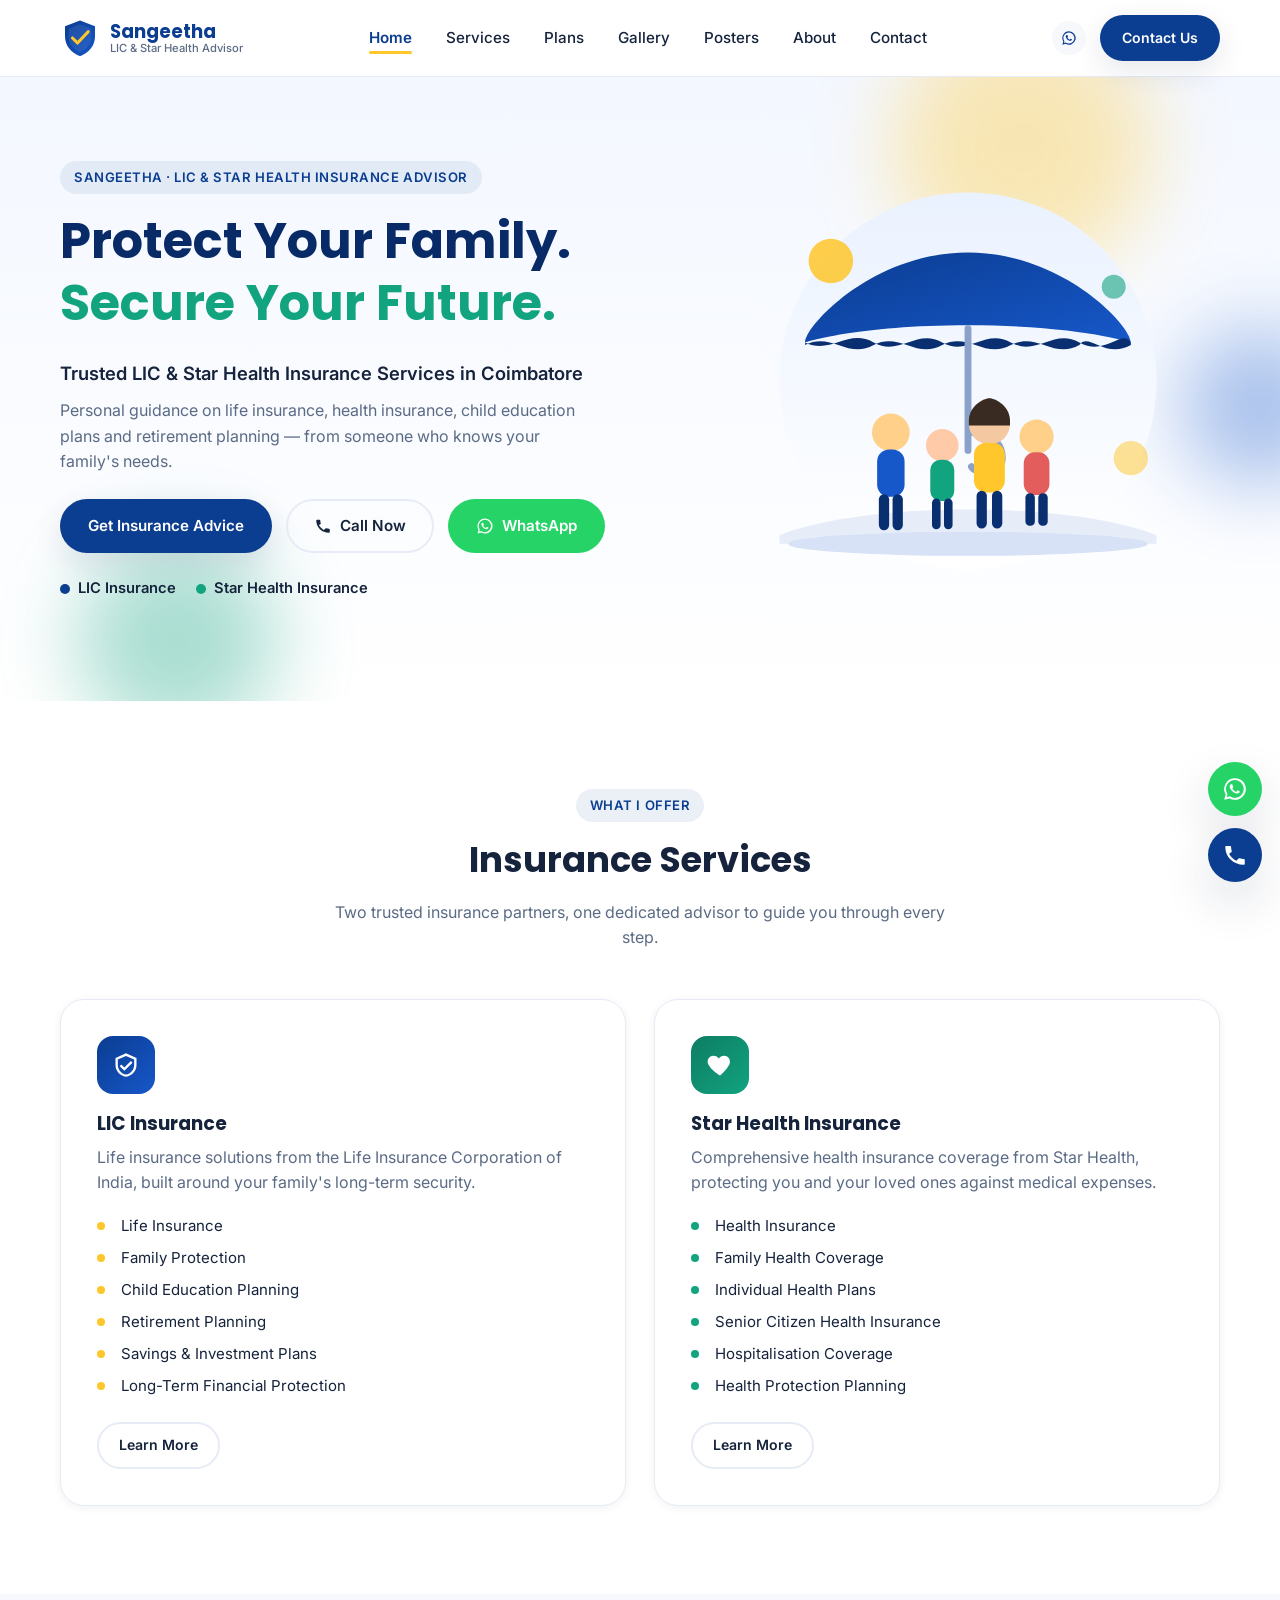
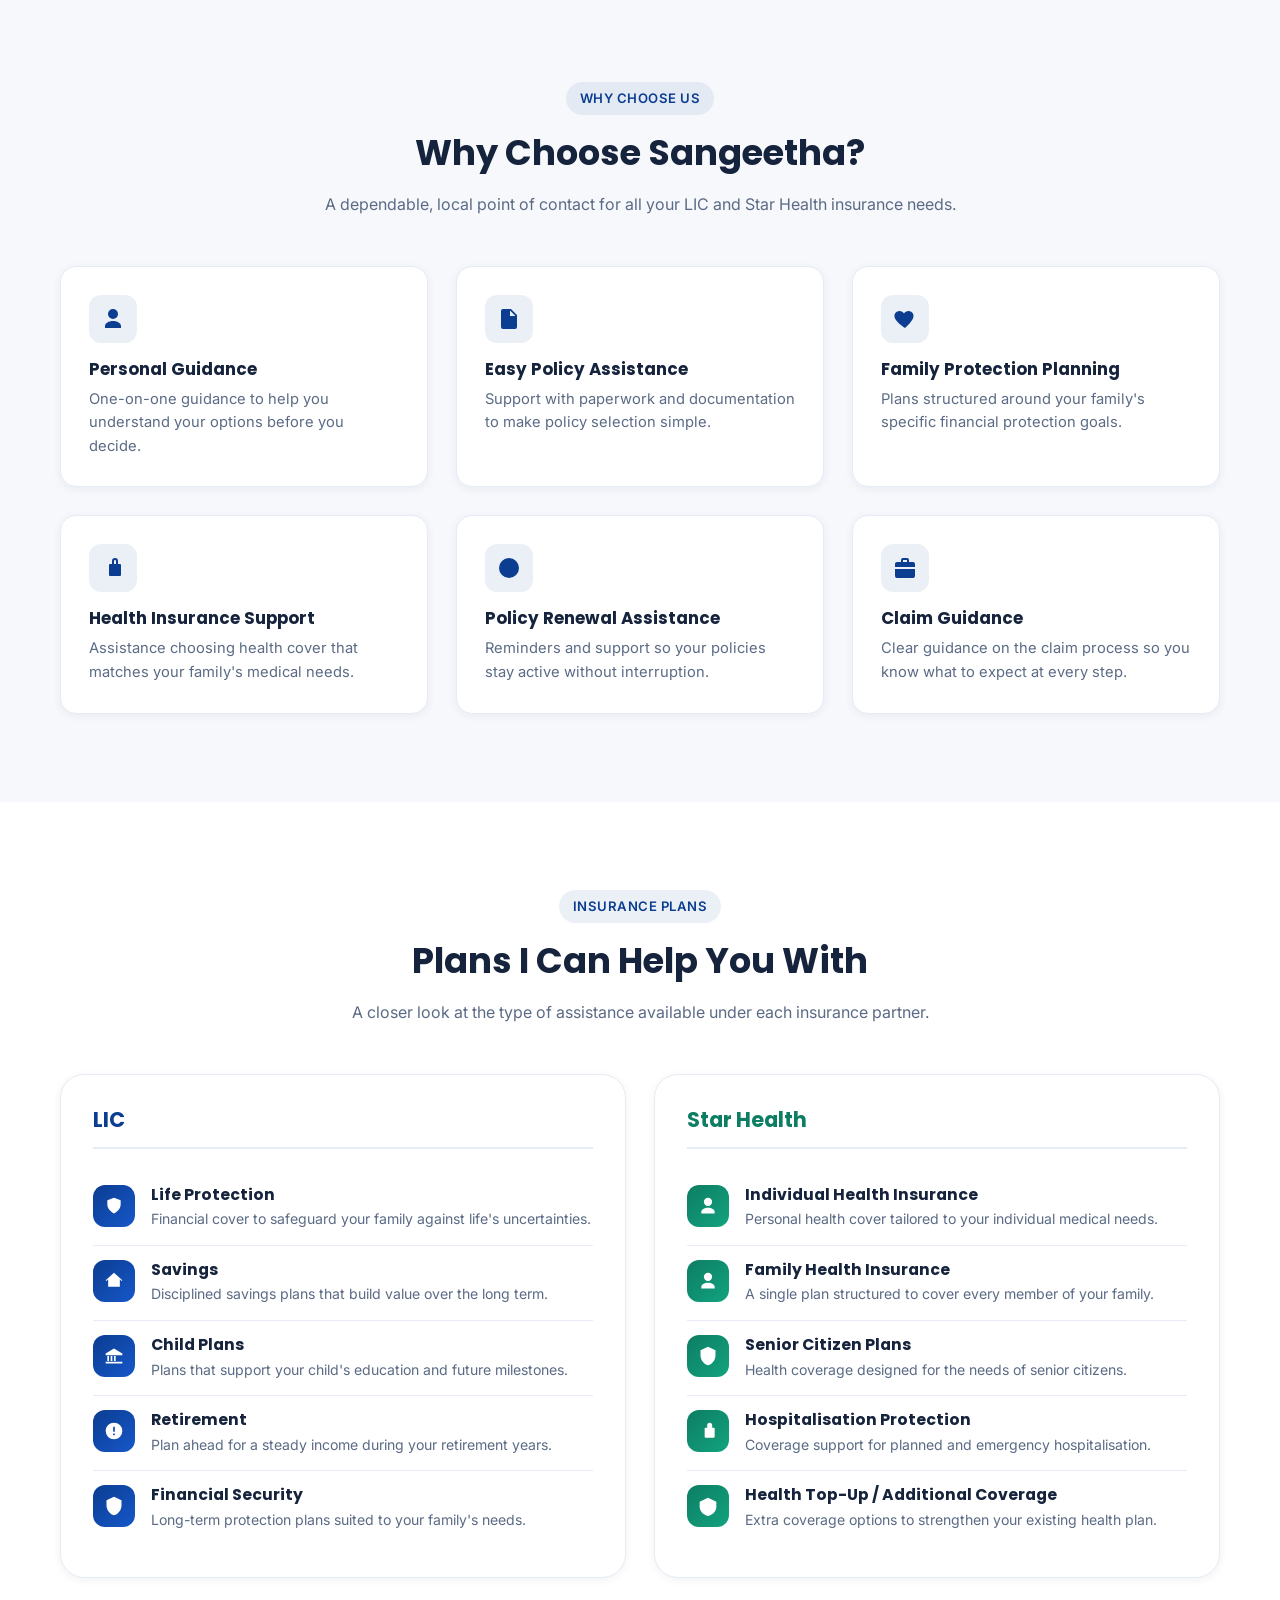
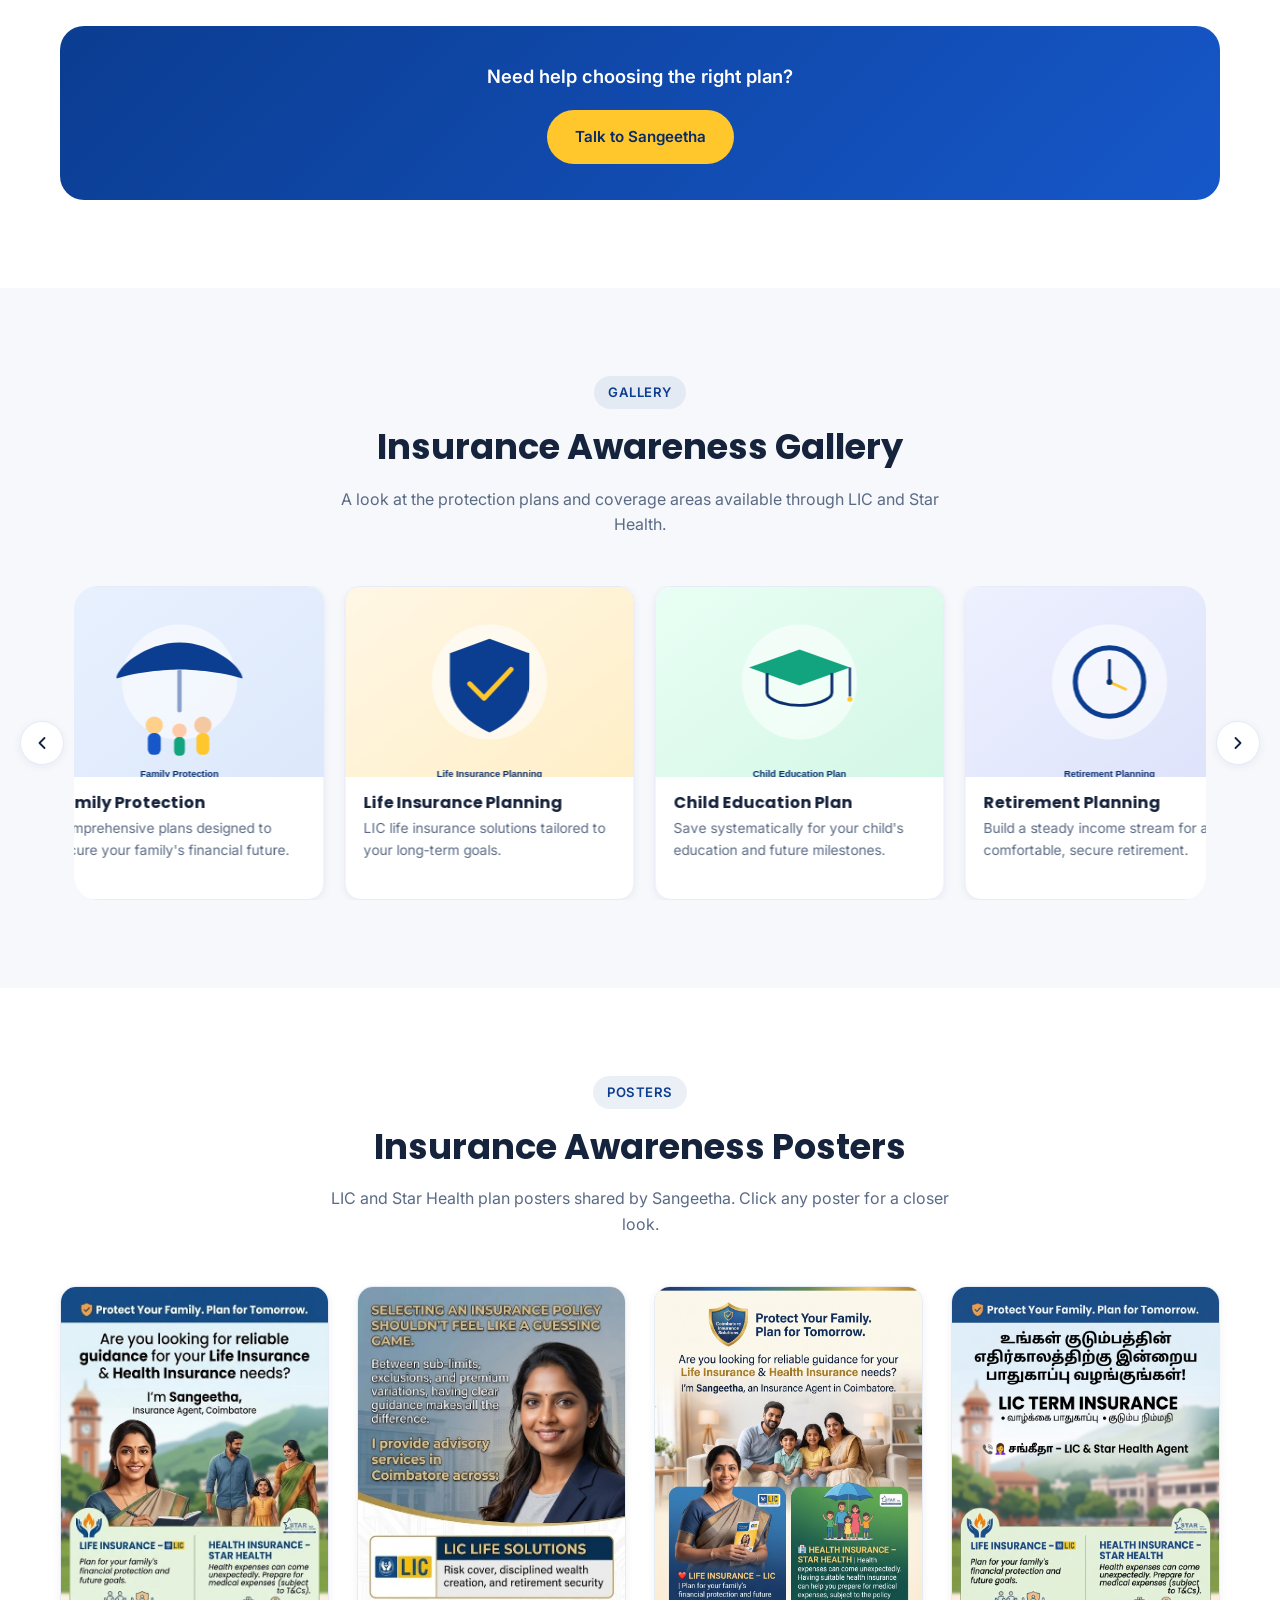
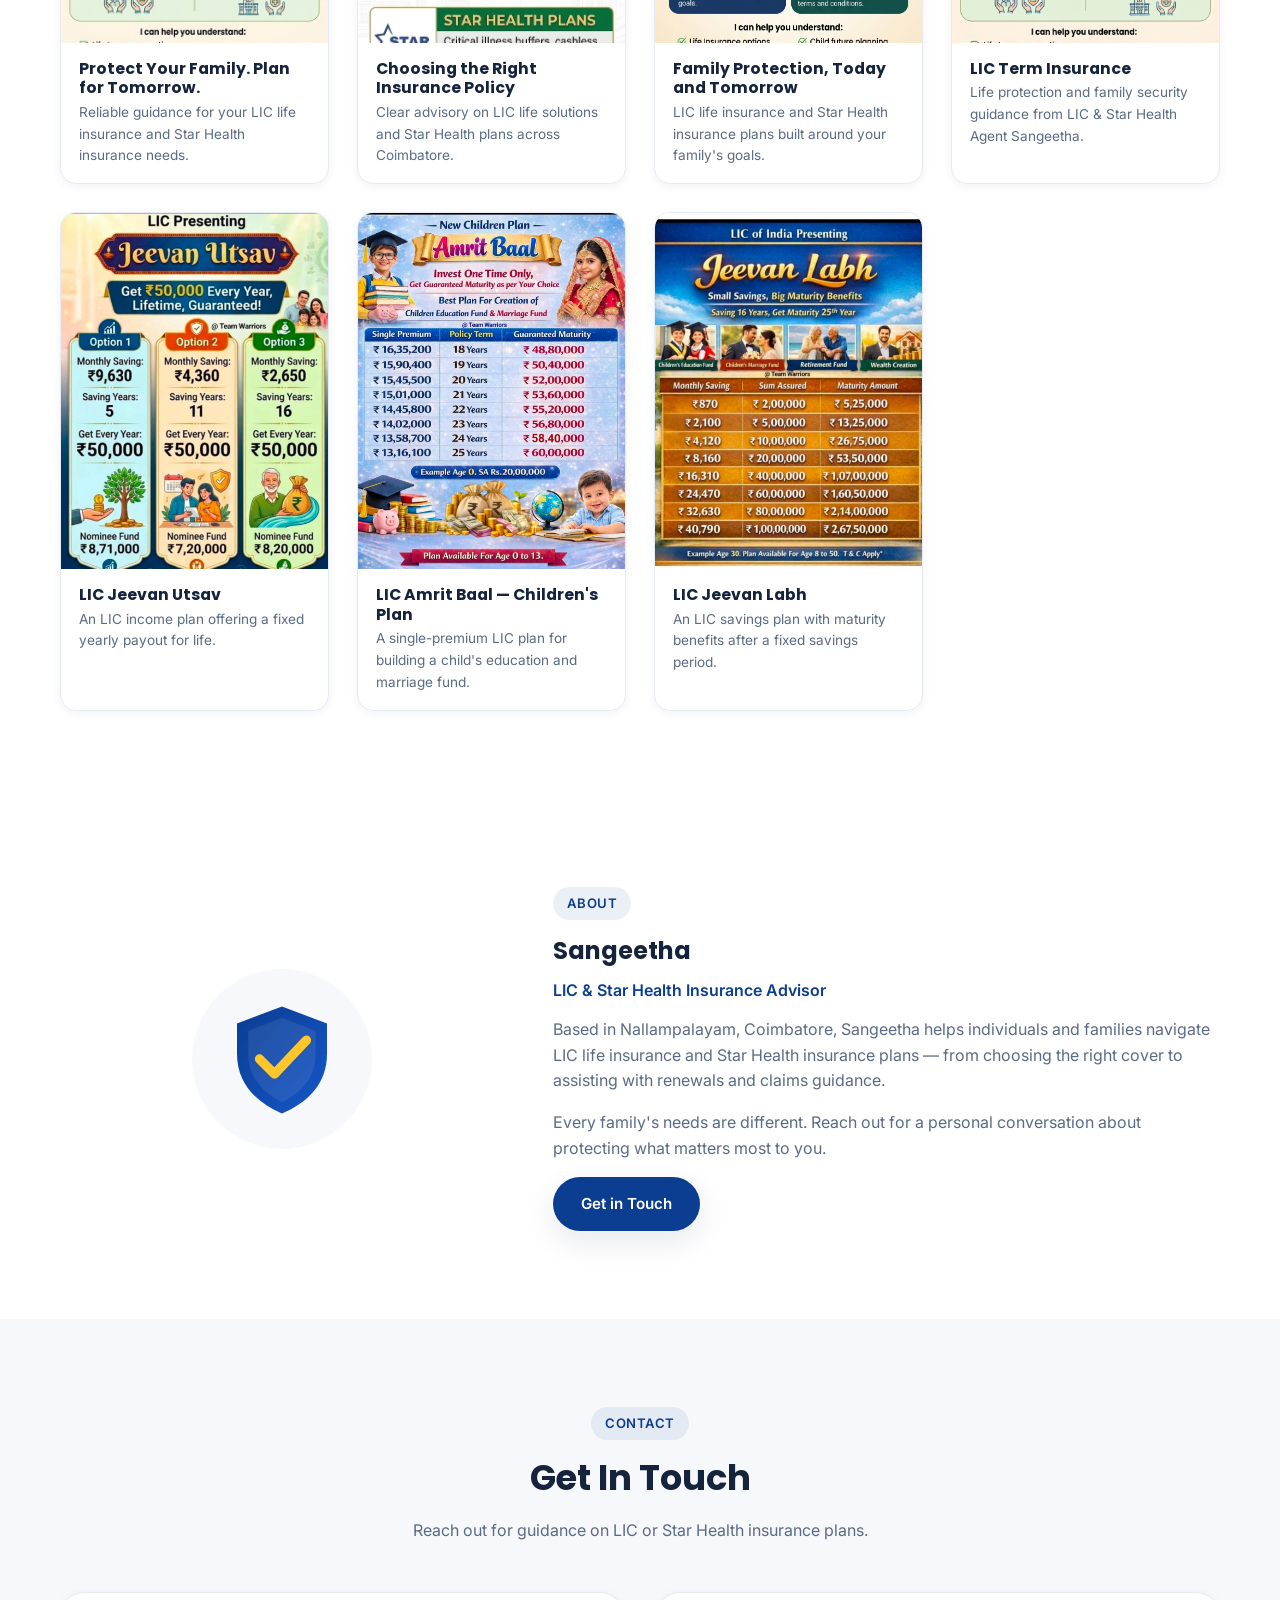
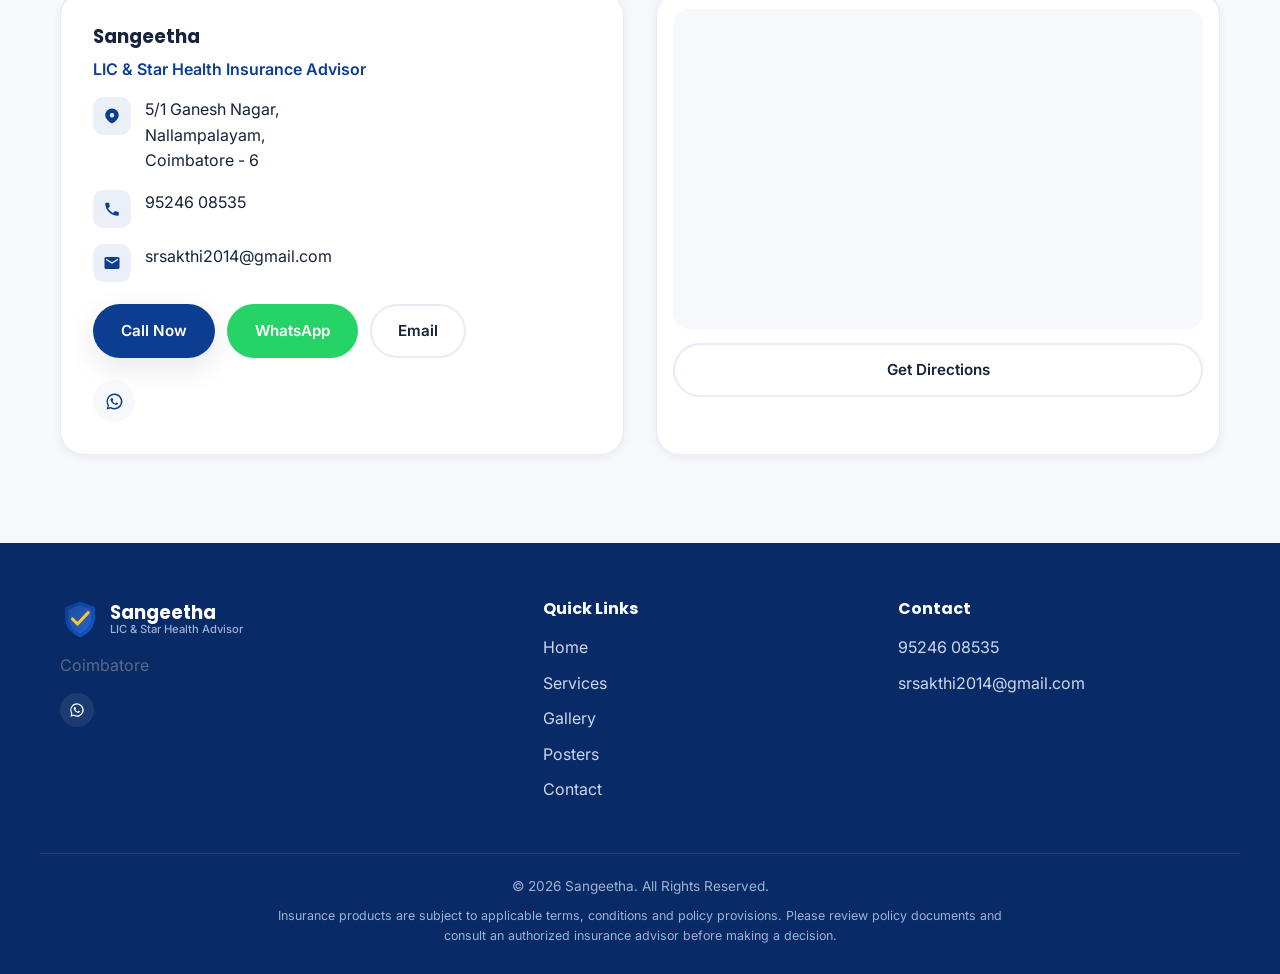
==== index.html @ a0470c9c "Add Posters section with auto-loading manifest Adds an Insurance Awareness Posters section below the" ====
<!DOCTYPE html>
<html lang="en">
<head>
<meta charset="UTF-8">
<meta name="viewport" content="width=device-width, initial-scale=1.0">
<title>Sangeetha - LIC & Star Health Insurance Advisor in Coimbatore</title>
<meta name="description" content="Sangeetha is a trusted LIC and Star Health Insurance advisor in Nallampalayam, Coimbatore, helping families with life insurance, health insurance, child education plans and retirement planning.">
<meta name="keywords" content="LIC insurance Coimbatore, Star Health insurance Coimbatore, insurance advisor Nallampalayam, life insurance agent, health insurance agent">
<meta name="author" content="Sangeetha">
<link rel="canonical" href="https://example.com/">

<!-- Open Graph -->
<meta property="og:type" content="website">
<meta property="og:title" content="Sangeetha - LIC & Star Health Insurance Advisor in Coimbatore">
<meta property="og:description" content="Trusted LIC & Star Health Insurance services in Coimbatore. Life insurance, health insurance, child education and retirement planning support.">
<meta property="og:image" content="images/hero-illustration.svg">
<meta property="og:locale" content="en_IN">

<!-- Favicon -->
<link rel="icon" type="image/svg+xml" href="images/logo.svg">

<!-- Fonts -->
<link rel="preconnect" href="https://fonts.googleapis.com">
<link rel="preconnect" href="https://fonts.gstatic.com" crossorigin>
<link href="https://fonts.googleapis.com/css2?family=Poppins:wght@500;600;700&family=Inter:wght@400;500;600&display=swap" rel="stylesheet">

<!-- Leaflet -->
<link rel="stylesheet" href="https://cdnjs.cloudflare.com/ajax/libs/leaflet/1.9.4/leaflet.css">

<link rel="stylesheet" href="css/style.css">

<!-- Structured data -->
<script type="application/ld+json">
{
  "@context": "https://schema.org",
  "@type": "InsuranceAgency",
  "name": "Sangeetha - LIC & Star Health Insurance Advisor",
  "image": "images/hero-illustration.svg",
  "telephone": "+91-9524608535",
  "email": "srsakthi2014@gmail.com",
  "address": {
    "@type": "PostalAddress",
    "streetAddress": "5/1 Ganesh Nagar, Nallampalayam",
    "addressLocality": "Coimbatore",
    "postalCode": "641006",
    "addressCountry": "IN"
  },
  "geo": {
    "@type": "GeoCoordinates",
    "latitude": 11.050407,
    "longitude": 76.959133
  },
  "areaServed": "Coimbatore",
  "priceRange": "Contact for details"
}
</script>
</head>
<body>

<a class="skip-link" href="#main-content">Skip to main content</a>

<!-- ===================== HEADER ===================== -->
<header class="site-header" id="site-header">
  <div class="container header-inner">
    <a href="#home" class="brand" aria-label="Sangeetha - Home">
      <img src="images/logo.svg" alt="Sangeetha Insurance Advisor logo" class="brand-logo" width="44" height="44">
      <span class="brand-text">
        <span class="brand-name">Sangeetha</span>
        <span class="brand-tag">LIC &amp; Star Health Advisor</span>
      </span>
    </a>

    <nav class="main-nav" id="main-nav" aria-label="Primary">
      <ul class="nav-list">
        <li><a href="#home" class="nav-link active-link">Home</a></li>
        <li><a href="#services" class="nav-link">Services</a></li>
        <li><a href="#plans" class="nav-link">Plans</a></li>
        <li><a href="#gallery" class="nav-link">Gallery</a></li>
        <li><a href="#posters" class="nav-link">Posters</a></li>
        <li><a href="#about" class="nav-link">About</a></li>
        <li><a href="#contact" class="nav-link">Contact</a></li>
      </ul>
    </nav>

    <div class="header-actions">
      <div class="social-icons" id="header-social" aria-label="Social media links"></div>
      <a href="#contact" class="btn btn-primary btn-sm header-cta">Contact Us</a>
      <button class="nav-toggle" id="nav-toggle" aria-label="Toggle navigation menu" aria-expanded="false" aria-controls="main-nav">
        <span></span><span></span><span></span>
      </button>
    </div>
  </div>
</header>

<main id="main-content">

  <!-- ===================== HERO ===================== -->
  <section class="hero" id="home">
    <div class="hero-bg" aria-hidden="true">
      <span class="blob blob-1"></span>
      <span class="blob blob-2"></span>
      <span class="blob blob-3"></span>
    </div>
    <div class="container hero-inner">
      <div class="hero-content reveal">
        <p class="eyebrow">Sangeetha · LIC &amp; Star Health Insurance Advisor</p>
        <h1>Protect Your Family. <span>Secure Your Future.</span></h1>
        <p class="hero-sub">Trusted LIC &amp; Star Health Insurance Services in Coimbatore</p>
        <p class="hero-desc">Personal guidance on life insurance, health insurance, child education plans and retirement planning &mdash; from someone who knows your family's needs.</p>
        <div class="hero-actions">
          <a href="#contact" class="btn btn-primary">Get Insurance Advice</a>
          <a href="tel:9524608535" class="btn btn-outline">
            <svg class="icon" viewBox="0 0 24 24" aria-hidden="true"><path d="M6.6 10.8c1.4 2.8 3.8 5.1 6.6 6.6l2.2-2.2c.3-.3.7-.4 1-.2 1.1.4 2.3.6 3.6.6.6 0 1 .4 1 1V20c0 .6-.4 1-1 1C10.4 21 3 13.6 3 4.6c0-.6.4-1 1-1h3.4c.6 0 1 .4 1 1 0 1.3.2 2.5.6 3.6.1.4 0 .8-.2 1L6.6 10.8z"/></svg>
            Call Now
          </a>
          <a href="https://wa.me/919524608535" class="btn btn-whatsapp" target="_blank" rel="noopener">
            <svg class="icon" viewBox="0 0 24 24" aria-hidden="true"><path d="M12 2a10 10 0 0 0-8.6 15.1L2 22l5.1-1.3A10 10 0 1 0 12 2zm0 18.2c-1.6 0-3.1-.4-4.4-1.2l-.3-.2-3 .8.8-2.9-.2-.3A8.2 8.2 0 1 1 12 20.2zm4.5-6.1c-.2-.1-1.4-.7-1.7-.8-.2-.1-.4-.1-.6.1-.2.2-.6.8-.8 1-.1.2-.3.2-.5.1-.2-.1-1-.4-1.9-1.2-.7-.6-1.2-1.4-1.3-1.6-.1-.2 0-.4.1-.5l.4-.5c.1-.1.2-.3.2-.4.1-.2 0-.3 0-.4-.1-.1-.6-1.4-.8-1.9-.2-.5-.4-.4-.6-.4h-.5c-.2 0-.4.1-.6.3-.2.2-.8.8-.8 1.9s.8 2.2.9 2.4c.1.2 1.6 2.5 3.9 3.4.5.2 1 .4 1.3.5.5.2 1 .1 1.4.1.4-.1 1.4-.6 1.6-1.1.2-.5.2-1 .1-1.1-.1-.1-.2-.2-.4-.3z"/></svg>
            WhatsApp
          </a>
        </div>
        <ul class="hero-services">
          <li><span class="dot dot-lic"></span> LIC Insurance</li>
          <li><span class="dot dot-star"></span> Star Health Insurance</li>
        </ul>
      </div>
      <div class="hero-media reveal">
        <img src="images/hero-illustration.svg" alt="Illustration of a family protected under an insurance umbrella" width="560" height="480" fetchpriority="high">
      </div>
    </div>
  </section>

  <!-- ===================== SERVICES ===================== -->
  <section class="section" id="services">
    <div class="container">
      <div class="section-head reveal">
        <p class="eyebrow">What I Offer</p>
        <h2>Insurance Services</h2>
        <p class="section-desc">Two trusted insurance partners, one dedicated advisor to guide you through every step.</p>
      </div>

      <div class="grid grid-2 services-grid">
        <article class="card service-card reveal">
          <div class="card-icon icon-lic" aria-hidden="true">
            <svg viewBox="0 0 24 24"><path d="M12 2 3 6v6c0 5 3.8 9.4 9 10 5.2-.6 9-5 9-10V6l-9-4zm0 2.2 7 3.1v4.7c0 4-3.1 7.6-7 8.2-3.9-.6-7-4.2-7-8.2V7.3l7-3.1z"/><path d="M10.6 14.2 8 11.6l-1.4 1.4 4 4 7-7-1.4-1.4z"/></svg>
          </div>
          <h3>LIC Insurance</h3>
          <p class="card-desc">Life insurance solutions from the Life Insurance Corporation of India, built around your family's long-term security.</p>
          <ul class="card-list">
            <li>Life Insurance</li>
            <li>Family Protection</li>
            <li>Child Education Planning</li>
            <li>Retirement Planning</li>
            <li>Savings &amp; Investment Plans</li>
            <li>Long-Term Financial Protection</li>
          </ul>
          <a href="#contact" class="btn btn-outline btn-sm">Learn More</a>
        </article>

        <article class="card service-card reveal">
          <div class="card-icon icon-star" aria-hidden="true">
            <svg viewBox="0 0 24 24"><path d="M12 21s-7.5-4.6-10-9.5C.4 7.8 2.5 4 6.5 4c2 0 3.6 1.1 4.5 2.5C11.9 5.1 13.5 4 15.5 4 19.5 4 21.6 7.8 20 11.5 17.5 16.4 12 21 12 21z"/></svg>
          </div>
          <h3>Star Health Insurance</h3>
          <p class="card-desc">Comprehensive health insurance coverage from Star Health, protecting you and your loved ones against medical expenses.</p>
          <ul class="card-list">
            <li>Health Insurance</li>
            <li>Family Health Coverage</li>
            <li>Individual Health Plans</li>
            <li>Senior Citizen Health Insurance</li>
            <li>Hospitalisation Coverage</li>
            <li>Health Protection Planning</li>
          </ul>
          <a href="#contact" class="btn btn-outline btn-sm">Learn More</a>
        </article>
      </div>
    </div>
  </section>

  <!-- ===================== WHY CHOOSE US ===================== -->
  <section class="section section-soft" id="why-us">
    <div class="container">
      <div class="section-head reveal">
        <p class="eyebrow">Why Choose Us</p>
        <h2>Why Choose Sangeetha?</h2>
        <p class="section-desc">A dependable, local point of contact for all your LIC and Star Health insurance needs.</p>
      </div>

      <div class="grid grid-3 features-grid">
        <div class="feature-card reveal">
          <div class="feature-icon"><svg viewBox="0 0 24 24"><path d="M12 12a5 5 0 1 0 0-10 5 5 0 0 0 0 10zm0 2c-4.4 0-8 2.2-8 5v2h16v-2c0-2.8-3.6-5-8-5z"/></svg></div>
          <h3>Personal Guidance</h3>
          <p>One-on-one guidance to help you understand your options before you decide.</p>
        </div>
        <div class="feature-card reveal">
          <div class="feature-icon"><svg viewBox="0 0 24 24"><path d="M14 2H6a2 2 0 0 0-2 2v16a2 2 0 0 0 2 2h12a2 2 0 0 0 2-2V8l-6-6zm-1 7V3.5L18.5 9H13z"/></svg></div>
          <h3>Easy Policy Assistance</h3>
          <p>Support with paperwork and documentation to make policy selection simple.</p>
        </div>
        <div class="feature-card reveal">
          <div class="feature-icon"><svg viewBox="0 0 24 24"><path d="M12 21s-7.5-4.6-10-9.5C.4 7.8 2.5 4 6.5 4c2 0 3.6 1.1 4.5 2.5C11.9 5.1 13.5 4 15.5 4 19.5 4 21.6 7.8 20 11.5 17.5 16.4 12 21 12 21z"/></svg></div>
          <h3>Family Protection Planning</h3>
          <p>Plans structured around your family's specific financial protection goals.</p>
        </div>
        <div class="feature-card reveal">
          <div class="feature-icon"><svg viewBox="0 0 24 24"><path d="M19 8h-2V5a3 3 0 0 0-6 0v3H9a1 1 0 0 0-1 1v10a1 1 0 0 0 1 1h10a1 1 0 0 0 1-1V9a1 1 0 0 0-1-1zm-6-3a1 1 0 0 1 2 0v3h-2z"/></svg></div>
          <h3>Health Insurance Support</h3>
          <p>Assistance choosing health cover that matches your family's medical needs.</p>
        </div>
        <div class="feature-card reveal">
          <div class="feature-icon"><svg viewBox="0 0 24 24"><path d="M12 8v4l3 3 1.4-1.4-2.4-2.4V8zM12 2a10 10 0 1 0 10 10A10 10 0 0 0 12 2z"/></svg></div>
          <h3>Policy Renewal Assistance</h3>
          <p>Reminders and support so your policies stay active without interruption.</p>
        </div>
        <div class="feature-card reveal">
          <div class="feature-icon"><svg viewBox="0 0 24 24"><path d="M20 6h-4V4a2 2 0 0 0-2-2h-4a2 2 0 0 0-2 2v2H4a2 2 0 0 0-2 2v3h20V8a2 2 0 0 0-2-2zM10 4h4v2h-4zM2 13v7a2 2 0 0 0 2 2h16a2 2 0 0 0 2-2v-7z"/></svg></div>
          <h3>Claim Guidance</h3>
          <p>Clear guidance on the claim process so you know what to expect at every step.</p>
        </div>
      </div>
    </div>
  </section>

  <!-- ===================== PLANS ===================== -->
  <section class="section" id="plans">
    <div class="container">
      <div class="section-head reveal">
        <p class="eyebrow">Insurance Plans</p>
        <h2>Plans I Can Help You With</h2>
        <p class="section-desc">A closer look at the type of assistance available under each insurance partner.</p>
      </div>

      <div class="grid grid-2 plans-grid">
        <div class="plan-panel reveal">
          <h3 class="plan-title plan-title-lic">LIC</h3>
          <div class="plan-items">
            <div class="plan-item">
              <div class="plan-item-icon icon-lic"><svg viewBox="0 0 24 24"><path d="M12 21c-4.4-2.1-8-6-8-11V5l8-3 8 3v5c0 5-3.6 8.9-8 11z"/></svg></div>
              <div><h4>Life Protection</h4><p>Financial cover to safeguard your family against life's uncertainties.</p></div>
            </div>
            <div class="plan-item">
              <div class="plan-item-icon icon-lic"><svg viewBox="0 0 24 24"><path d="M3 12l2-2v9h14v-9l2 2 1-1-10-9-10 9z"/></svg></div>
              <div><h4>Savings</h4><p>Disciplined savings plans that build value over the long term.</p></div>
            </div>
            <div class="plan-item">
              <div class="plan-item-icon icon-lic"><svg viewBox="0 0 24 24"><path d="M12 3 2 9v2h20V9zm-8 9v6h2v-6zm4 0v6h2v-6zm4 0v6h2v-6zM2 21h20v-2H2z"/></svg></div>
              <div><h4>Child Plans</h4><p>Plans that support your child's education and future milestones.</p></div>
            </div>
            <div class="plan-item">
              <div class="plan-item-icon icon-lic"><svg viewBox="0 0 24 24"><path d="M12 2a10 10 0 1 0 10 10A10 10 0 0 0 12 2zm1 15h-2v-2h2zm0-4h-2V7h2z"/></svg></div>
              <div><h4>Retirement</h4><p>Plan ahead for a steady income during your retirement years.</p></div>
            </div>
            <div class="plan-item">
              <div class="plan-item-icon icon-lic"><svg viewBox="0 0 24 24"><path d="M12 1 3 5v6c0 5.5 3.8 10.7 9 12 5.2-1.3 9-6.5 9-12V5z"/></svg></div>
              <div><h4>Financial Security</h4><p>Long-term protection plans suited to your family's needs.</p></div>
            </div>
          </div>
        </div>

        <div class="plan-panel reveal">
          <h3 class="plan-title plan-title-star">Star Health</h3>
          <div class="plan-items">
            <div class="plan-item">
              <div class="plan-item-icon icon-star"><svg viewBox="0 0 24 24"><path d="M12 12a5 5 0 1 0 0-10 5 5 0 0 0 0 10zm0 2c-4.4 0-8 2.2-8 5v2h16v-2c0-2.8-3.6-5-8-5z"/></svg></div>
              <div><h4>Individual Health Insurance</h4><p>Personal health cover tailored to your individual medical needs.</p></div>
            </div>
            <div class="plan-item">
              <div class="plan-item-icon icon-star"><svg viewBox="0 0 24 24"><path d="M12 12a5 5 0 1 0 0-10 5 5 0 0 0 0 10zm0 2c-4.4 0-8 2.2-8 5v2h16v-2c0-2.8-3.6-5-8-5z"/></svg></div>
              <div><h4>Family Health Insurance</h4><p>A single plan structured to cover every member of your family.</p></div>
            </div>
            <div class="plan-item">
              <div class="plan-item-icon icon-star"><svg viewBox="0 0 24 24"><path d="M12 1 3 5v6c0 5.5 3.8 10.7 9 12 5.2-1.3 9-6.5 9-12V5z"/></svg></div>
              <div><h4>Senior Citizen Plans</h4><p>Health coverage designed for the needs of senior citizens.</p></div>
            </div>
            <div class="plan-item">
              <div class="plan-item-icon icon-star"><svg viewBox="0 0 24 24"><path d="M19 8h-2V5a3 3 0 0 0-6 0v3H9a1 1 0 0 0-1 1v10a1 1 0 0 0 1 1h10a1 1 0 0 0 1-1V9a1 1 0 0 0-1-1z"/></svg></div>
              <div><h4>Hospitalisation Protection</h4><p>Coverage support for planned and emergency hospitalisation.</p></div>
            </div>
            <div class="plan-item">
              <div class="plan-item-icon icon-star"><svg viewBox="0 0 24 24"><path d="M12 2 2 7v6c0 5 4 9.7 10 11 6-1.3 10-6 10-11V7z"/></svg></div>
              <div><h4>Health Top-Up / Additional Coverage</h4><p>Extra coverage options to strengthen your existing health plan.</p></div>
            </div>
          </div>
        </div>
      </div>

      <div class="plans-cta reveal">
        <p>Need help choosing the right plan?</p>
        <a href="#contact" class="btn btn-primary">Talk to Sangeetha</a>
      </div>
    </div>
  </section>

  <!-- ===================== GALLERY ===================== -->
  <section class="section section-soft" id="gallery">
    <div class="container">
      <div class="section-head reveal">
        <p class="eyebrow">Gallery</p>
        <h2>Insurance Awareness Gallery</h2>
        <p class="section-desc">A look at the protection plans and coverage areas available through LIC and Star Health.</p>
      </div>
    </div>

    <div class="gallery-wrap reveal">
      <button class="gallery-nav gallery-prev" id="gallery-prev" aria-label="Previous images">
        <svg viewBox="0 0 24 24"><path d="M15 18l-6-6 6-6"/></svg>
      </button>
      <div class="gallery-viewport" id="gallery-viewport">
        <div class="gallery-track" id="gallery-track" aria-live="polite">
          <p class="gallery-loading">Loading gallery&hellip;</p>
        </div>
      </div>
      <button class="gallery-nav gallery-next" id="gallery-next" aria-label="Next images">
        <svg viewBox="0 0 24 24"><path d="M9 18l6-6-6-6"/></svg>
      </button>
    </div>
  </section>

  <!-- Lightbox -->
  <div class="lightbox" id="lightbox" hidden>
    <button class="lightbox-close" id="lightbox-close" aria-label="Close image preview">&times;</button>
    <figure class="lightbox-figure">
      <img id="lightbox-img" src="" alt="">
      <figcaption id="lightbox-caption"></figcaption>
    </figure>
  </div>

  <!-- ===================== POSTERS ===================== -->
  <section class="section" id="posters">
    <div class="container">
      <div class="section-head reveal">
        <p class="eyebrow">Posters</p>
        <h2>Insurance Awareness Posters</h2>
        <p class="section-desc">LIC and Star Health plan posters shared by Sangeetha. Click any poster for a closer look.</p>
      </div>

      <div class="grid poster-grid" id="poster-grid">
        <p class="gallery-loading">Loading posters&hellip;</p>
      </div>
    </div>
  </section>

  <!-- ===================== ABOUT ===================== -->
  <section class="section" id="about">
    <div class="container about-inner">
      <div class="about-media reveal">
        <img src="images/logo.svg" alt="Sangeetha Insurance Advisor logo" width="200" height="200" loading="lazy">
      </div>
      <div class="about-content reveal">
        <p class="eyebrow">About</p>
        <h2>Sangeetha</h2>
        <p class="about-role">LIC &amp; Star Health Insurance Advisor</p>
        <p>Based in Nallampalayam, Coimbatore, Sangeetha helps individuals and families navigate LIC life insurance and Star Health insurance plans &mdash; from choosing the right cover to assisting with renewals and claims guidance.</p>
        <p>Every family's needs are different. Reach out for a personal conversation about protecting what matters most to you.</p>
        <a href="#contact" class="btn btn-primary">Get in Touch</a>
      </div>
    </div>
  </section>

  <!-- ===================== CONTACT ===================== -->
  <section class="section section-soft" id="contact">
    <div class="container">
      <div class="section-head reveal">
        <p class="eyebrow">Contact</p>
        <h2>Get In Touch</h2>
        <p class="section-desc">Reach out for guidance on LIC or Star Health insurance plans.</p>
      </div>

      <div class="contact-grid reveal">
        <div class="contact-card">
          <h3>Sangeetha</h3>
          <p class="about-role">LIC &amp; Star Health Insurance Advisor</p>

          <div class="contact-row">
            <div class="contact-icon"><svg viewBox="0 0 24 24"><path d="M12 2C7 2 3 6 3 11c0 6.5 9 11 9 11s9-4.5 9-11c0-5-4-9-9-9zm0 12a3 3 0 1 1 0-6 3 3 0 0 1 0 6z"/></svg></div>
            <address>5/1 Ganesh Nagar,<br>Nallampalayam,<br>Coimbatore - 6</address>
          </div>

          <div class="contact-row">
            <div class="contact-icon"><svg viewBox="0 0 24 24"><path d="M6.6 10.8c1.4 2.8 3.8 5.1 6.6 6.6l2.2-2.2c.3-.3.7-.4 1-.2 1.1.4 2.3.6 3.6.6.6 0 1 .4 1 1V20c0 .6-.4 1-1 1C10.4 21 3 13.6 3 4.6c0-.6.4-1 1-1h3.4c.6 0 1 .4 1 1 0 1.3.2 2.5.6 3.6.1.4 0 .8-.2 1L6.6 10.8z"/></svg></div>
            <a href="tel:9524608535">95246 08535</a>
          </div>

          <div class="contact-row">
            <div class="contact-icon"><svg viewBox="0 0 24 24"><path d="M20 4H4a2 2 0 0 0-2 2v12a2 2 0 0 0 2 2h16a2 2 0 0 0 2-2V6a2 2 0 0 0-2-2zm0 4-8 5-8-5V6l8 5 8-5z"/></svg></div>
            <a href="mailto:srsakthi2014@gmail.com">srsakthi2014@gmail.com</a>
          </div>

          <div class="contact-actions">
            <a href="tel:9524608535" class="btn btn-primary">Call Now</a>
            <a href="https://wa.me/919524608535" class="btn btn-whatsapp" target="_blank" rel="noopener">WhatsApp</a>
            <a href="mailto:srsakthi2014@gmail.com" class="btn btn-outline">Email</a>
          </div>

          <div class="social-icons social-icons-lg" id="contact-social" aria-label="Social media links"></div>
        </div>

        <div class="map-card">
          <div id="map" class="map" role="img" aria-label="Map showing Sangeetha's office location in Nallampalayam, Coimbatore"></div>
          <a class="btn btn-outline btn-block" id="directions-link" href="https://www.openstreetmap.org/?mlat=11.050407&mlon=76.959133#map=17/11.050407/76.959133" target="_blank" rel="noopener">Get Directions</a>
        </div>
      </div>
    </div>
  </section>

</main>

<!-- ===================== FOOTER ===================== -->
<footer class="site-footer">
  <div class="container footer-inner">
    <div class="footer-col footer-brand">
      <div class="brand">
        <img src="images/logo.svg" alt="Sangeetha Insurance Advisor logo" width="40" height="40" loading="lazy">
        <span class="brand-text">
          <span class="brand-name">Sangeetha</span>
          <span class="brand-tag">LIC &amp; Star Health Advisor</span>
        </span>
      </div>
      <p>Coimbatore</p>
      <div class="social-icons" id="footer-social" aria-label="Social media links"></div>
    </div>

    <div class="footer-col">
      <h4>Quick Links</h4>
      <ul>
        <li><a href="#home">Home</a></li>
        <li><a href="#services">Services</a></li>
        <li><a href="#gallery">Gallery</a></li>
        <li><a href="#posters">Posters</a></li>
        <li><a href="#contact">Contact</a></li>
      </ul>
    </div>

    <div class="footer-col">
      <h4>Contact</h4>
      <ul>
        <li><a href="tel:9524608535">95246 08535</a></li>
        <li><a href="mailto:srsakthi2014@gmail.com">srsakthi2014@gmail.com</a></li>
      </ul>
    </div>
  </div>

  <div class="container footer-bottom">
    <p>&copy; <span id="year"></span> Sangeetha. All Rights Reserved.</p>
    <p class="disclaimer">Insurance products are subject to applicable terms, conditions and policy provisions. Please review policy documents and consult an authorized insurance advisor before making a decision.</p>
  </div>
</footer>

<!-- Floating action buttons -->
<div class="floating-actions">
  <a href="https://wa.me/919524608535" class="fab fab-whatsapp" target="_blank" rel="noopener" aria-label="Chat on WhatsApp">
    <svg viewBox="0 0 24 24"><path d="M12 2a10 10 0 0 0-8.6 15.1L2 22l5.1-1.3A10 10 0 1 0 12 2zm0 18.2c-1.6 0-3.1-.4-4.4-1.2l-.3-.2-3 .8.8-2.9-.2-.3A8.2 8.2 0 1 1 12 20.2zm4.5-6.1c-.2-.1-1.4-.7-1.7-.8-.2-.1-.4-.1-.6.1-.2.2-.6.8-.8 1-.1.2-.3.2-.5.1-.2-.1-1-.4-1.9-1.2-.7-.6-1.2-1.4-1.3-1.6-.1-.2 0-.4.1-.5l.4-.5c.1-.1.2-.3.2-.4.1-.2 0-.3 0-.4-.1-.1-.6-1.4-.8-1.9-.2-.5-.4-.4-.6-.4h-.5c-.2 0-.4.1-.6.3-.2.2-.8.8-.8 1.9s.8 2.2.9 2.4c.1.2 1.6 2.5 3.9 3.4.5.2 1 .4 1.3.5.5.2 1 .1 1.4.1.4-.1 1.4-.6 1.6-1.1.2-.5.2-1 .1-1.1-.1-.1-.2-.2-.4-.3z"/></svg>
  </a>
  <a href="tel:9524608535" class="fab fab-call" aria-label="Call Sangeetha">
    <svg viewBox="0 0 24 24"><path d="M6.6 10.8c1.4 2.8 3.8 5.1 6.6 6.6l2.2-2.2c.3-.3.7-.4 1-.2 1.1.4 2.3.6 3.6.6.6 0 1 .4 1 1V20c0 .6-.4 1-1 1C10.4 21 3 13.6 3 4.6c0-.6.4-1 1-1h3.4c.6 0 1 .4 1 1 0 1.3.2 2.5.6 3.6.1.4 0 .8-.2 1L6.6 10.8z"/></svg>
  </a>
</div>

<script src="https://cdnjs.cloudflare.com/ajax/libs/leaflet/1.9.4/leaflet.js"></script>
<script src="js/app.js"></script>
</body>
</html>
---- css/style.css ----
/* =========================================================
   Sangeetha - LIC & Star Health Insurance Advisor
   Stylesheet
   ========================================================= */

/* ---------- Design tokens ---------- */
:root {
  --lic-blue: #0b3d91;
  --lic-blue-dark: #082a66;
  --lic-blue-light: #1657c9;
  --lic-yellow: #ffc72c;
  --star-green: #12a37f;
  --star-green-dark: #0d7d63;

  --ink: #16233c;
  --muted: #5b6b85;
  --bg: #ffffff;
  --bg-soft: #f6f8fc;
  --border: #e6ebf5;
  --white: #ffffff;

  --font-heading: 'Poppins', 'Segoe UI', Arial, sans-serif;
  --font-body: 'Inter', 'Segoe UI', Arial, sans-serif;

  --radius-sm: 10px;
  --radius-md: 16px;
  --radius-lg: 24px;
  --radius-pill: 999px;

  --shadow-sm: 0 2px 10px rgba(16, 34, 74, 0.06);
  --shadow-md: 0 10px 30px rgba(16, 34, 74, 0.10);
  --shadow-lg: 0 20px 50px rgba(16, 34, 74, 0.14);

  --header-h: 76px;
  --transition: 0.25s ease;
}

/* ---------- Reset ---------- */
* , *::before, *::after { box-sizing: border-box; }
html { scroll-behavior: smooth; scroll-padding-top: var(--header-h); }
body {
  margin: 0;
  font-family: var(--font-body);
  color: var(--ink);
  background: var(--bg);
  line-height: 1.6;
  -webkit-font-smoothing: antialiased;
  overflow-x: hidden;
}
img { max-width: 100%; display: block; }
a { color: inherit; text-decoration: none; }
ul { list-style: none; margin: 0; padding: 0; }
h1, h2, h3, h4 { font-family: var(--font-heading); color: var(--ink); margin: 0 0 0.5em; line-height: 1.25; }
p { margin: 0 0 1em; color: var(--muted); }
button { font-family: inherit; cursor: pointer; }
address { font-style: normal; }

.container {
  width: 100%;
  max-width: 1200px;
  margin: 0 auto;
  padding-inline: 20px;
}

.skip-link {
  position: absolute;
  left: -999px;
  top: 0;
  background: var(--lic-blue);
  color: #fff;
  padding: 10px 16px;
  z-index: 2000;
  border-radius: 0 0 8px 0;
}
.skip-link:focus { left: 0; }

/* ---------- Buttons ---------- */
.btn {
  display: inline-flex;
  align-items: center;
  justify-content: center;
  gap: 8px;
  padding: 13px 26px;
  border-radius: var(--radius-pill);
  font-weight: 600;
  font-size: 0.95rem;
  border: 2px solid transparent;
  transition: transform var(--transition), box-shadow var(--transition), background var(--transition), color var(--transition);
  white-space: nowrap;
}
.btn .icon { width: 18px; height: 18px; fill: currentColor; }
.btn:active { transform: translateY(1px); }
.btn-primary {
  background: var(--lic-blue);
  color: #fff;
  box-shadow: var(--shadow-md);
}
.btn-primary:hover { background: var(--lic-blue-light); box-shadow: var(--shadow-lg); }
.btn-outline {
  background: transparent;
  border-color: var(--border);
  color: var(--ink);
}
.btn-outline:hover { border-color: var(--lic-blue); color: var(--lic-blue); }
.btn-whatsapp {
  background: #25d366;
  color: #fff;
}
.btn-whatsapp:hover { background: #1fb956; }
.btn-sm { padding: 10px 20px; font-size: 0.88rem; }
.btn-block { width: 100%; margin-top: 14px; }

/* ---------- Header ---------- */
.site-header {
  position: sticky;
  top: 0;
  z-index: 1000;
  background: rgba(255, 255, 255, 0.92);
  backdrop-filter: blur(10px);
  border-bottom: 1px solid var(--border);
  transition: box-shadow var(--transition);
}
.site-header.scrolled { box-shadow: var(--shadow-sm); }

.header-inner {
  display: flex;
  align-items: center;
  justify-content: space-between;
  height: var(--header-h);
  gap: 16px;
}

.brand { display: flex; align-items: center; gap: 10px; flex-shrink: 0; }
.brand-logo { width: 40px; height: 40px; }
.brand-text { display: flex; flex-direction: column; line-height: 1.15; }
.brand-name { font-family: var(--font-heading); font-weight: 700; font-size: 1.15rem; color: var(--lic-blue); }
.brand-tag { font-size: 0.7rem; color: var(--muted); font-weight: 500; }

.main-nav { flex: 1; display: flex; justify-content: center; }
.nav-list { display: flex; align-items: center; gap: 6px; }
.nav-link {
  position: relative;
  padding: 10px 14px;
  font-weight: 500;
  font-size: 0.95rem;
  color: var(--ink);
  border-radius: var(--radius-pill);
  transition: color var(--transition), background var(--transition);
}
.nav-link:hover { color: var(--lic-blue); background: var(--bg-soft); }
.nav-link.active-link { color: var(--lic-blue); font-weight: 600; }
.nav-link.active-link::after {
  content: "";
  position: absolute;
  left: 14px; right: 14px; bottom: 3px;
  height: 3px;
  border-radius: 3px;
  background: var(--lic-yellow);
}

.header-actions { display: flex; align-items: center; gap: 14px; flex-shrink: 0; }
.header-cta { display: inline-flex; }

.social-icons { display: flex; align-items: center; gap: 8px; }
.social-icons a {
  width: 34px; height: 34px;
  display: flex; align-items: center; justify-content: center;
  border-radius: 50%;
  background: var(--bg-soft);
  color: var(--lic-blue);
  transition: background var(--transition), color var(--transition), transform var(--transition);
}
.social-icons a:hover { background: var(--lic-blue); color: #fff; transform: translateY(-2px); }
.social-icons svg { width: 16px; height: 16px; fill: currentColor; }
.social-icons-lg a { width: 42px; height: 42px; }
.social-icons-lg svg { width: 19px; height: 19px; }

.nav-toggle {
  display: none;
  flex-direction: column;
  justify-content: center;
  gap: 5px;
  width: 40px; height: 40px;
  background: transparent;
  border: none;
  border-radius: 8px;
}
.nav-toggle span {
  width: 22px; height: 2px;
  background: var(--ink);
  border-radius: 2px;
  transition: transform var(--transition), opacity var(--transition);
  margin: 0 auto;
}
.nav-toggle.open span:nth-child(1) { transform: translateY(7px) rotate(45deg); }
.nav-toggle.open span:nth-child(2) { opacity: 0; }
.nav-toggle.open span:nth-child(3) { transform: translateY(-7px) rotate(-45deg); }

/* ---------- Hero ---------- */
.hero {
  position: relative;
  overflow: hidden;
  padding: 64px 0 80px;
  background: linear-gradient(180deg, #f3f7ff 0%, #ffffff 100%);
}
.hero-bg { position: absolute; inset: 0; z-index: 0; pointer-events: none; }
.blob {
  position: absolute;
  border-radius: 50%;
  filter: blur(40px);
  opacity: 0.35;
  animation: float 10s ease-in-out infinite;
}
.blob-1 { width: 260px; height: 260px; background: var(--lic-yellow); top: -60px; right: 10%; }
.blob-2 { width: 200px; height: 200px; background: var(--star-green); bottom: -40px; left: 6%; animation-delay: 2s; }
.blob-3 { width: 160px; height: 160px; background: var(--lic-blue-light); top: 40%; right: -60px; animation-delay: 4s; }

@keyframes float {
  0%, 100% { transform: translateY(0) translateX(0); }
  50% { transform: translateY(-20px) translateX(10px); }
}

.hero-inner {
  position: relative;
  z-index: 1;
  display: grid;
  grid-template-columns: 1.1fr 0.9fr;
  gap: 40px;
  align-items: center;
}
.eyebrow {
  display: inline-block;
  font-weight: 600;
  font-size: 0.82rem;
  letter-spacing: 0.04em;
  text-transform: uppercase;
  color: var(--lic-blue);
  background: rgba(11, 61, 145, 0.08);
  padding: 6px 14px;
  border-radius: var(--radius-pill);
  margin-bottom: 16px;
}
.hero h1 {
  font-size: clamp(2rem, 4vw, 3.1rem);
  font-weight: 700;
  color: var(--lic-blue-dark);
}
.hero h1 span { color: var(--star-green); }
.hero-sub { font-size: 1.15rem; font-weight: 600; color: var(--ink); margin-bottom: 10px; }
.hero-desc { max-width: 520px; }
.hero-actions { display: flex; flex-wrap: wrap; gap: 14px; margin: 24px 0; }
.hero-services { display: flex; gap: 20px; flex-wrap: wrap; font-weight: 600; font-size: 0.92rem; }
.hero-services li { display: flex; align-items: center; gap: 8px; }
.dot { width: 10px; height: 10px; border-radius: 50%; display: inline-block; }
.dot-lic { background: var(--lic-blue); }
.dot-star { background: var(--star-green); }

.hero-media { display: flex; justify-content: center; }
.hero-media img { width: 100%; max-width: 480px; }

/* ---------- Sections ---------- */
.section { padding: 88px 0; }
.section-soft { background: var(--bg-soft); }
.section-head { max-width: 640px; margin: 0 auto 48px; text-align: center; }
.section-head h2 { font-size: clamp(1.6rem, 3vw, 2.2rem); }
.section-desc { margin-bottom: 0; }

.grid { display: grid; gap: 28px; }
.grid-2 { grid-template-columns: repeat(2, 1fr); }
.grid-3 { grid-template-columns: repeat(3, 1fr); }

/* ---------- Cards ---------- */
.card {
  background: var(--white);
  border: 1px solid var(--border);
  border-radius: var(--radius-lg);
  padding: 36px;
  box-shadow: var(--shadow-sm);
  transition: transform var(--transition), box-shadow var(--transition);
}
.card:hover { transform: translateY(-6px); box-shadow: var(--shadow-lg); }

.card-icon {
  width: 58px; height: 58px;
  border-radius: 16px;
  display: flex; align-items: center; justify-content: center;
  margin-bottom: 18px;
}
.card-icon svg { width: 28px; height: 28px; fill: #fff; }
.icon-lic { background: linear-gradient(135deg, var(--lic-blue), var(--lic-blue-light)); }
.icon-star { background: linear-gradient(135deg, var(--star-green-dark), var(--star-green)); }

.card-desc { margin-bottom: 18px; }
.card-list { margin-bottom: 24px; }
.card-list li {
  position: relative;
  padding-left: 24px;
  margin-bottom: 8px;
  color: var(--ink);
  font-size: 0.94rem;
}
.card-list li::before {
  content: "";
  position: absolute;
  left: 0; top: 8px;
  width: 8px; height: 8px;
  border-radius: 50%;
  background: var(--lic-yellow);
}
.service-card:nth-child(2) .card-list li::before { background: var(--star-green); }

/* ---------- Features (Why choose us) ---------- */
.feature-card {
  background: var(--white);
  border: 1px solid var(--border);
  border-radius: var(--radius-md);
  padding: 28px;
  box-shadow: var(--shadow-sm);
  transition: transform var(--transition), box-shadow var(--transition);
}
.feature-card:hover { transform: translateY(-4px); box-shadow: var(--shadow-md); }
.feature-icon {
  width: 48px; height: 48px;
  border-radius: 12px;
  background: rgba(11, 61, 145, 0.08);
  display: flex; align-items: center; justify-content: center;
  margin-bottom: 16px;
}
.feature-icon svg { width: 24px; height: 24px; fill: var(--lic-blue); }
.feature-card h3 { font-size: 1.05rem; margin-bottom: 8px; }
.feature-card p { margin-bottom: 0; font-size: 0.92rem; }

/* ---------- Plans ---------- */
.plan-panel {
  background: var(--white);
  border: 1px solid var(--border);
  border-radius: var(--radius-lg);
  padding: 32px;
  box-shadow: var(--shadow-sm);
}
.plan-title { font-size: 1.3rem; margin-bottom: 22px; padding-bottom: 14px; border-bottom: 2px solid var(--border); }
.plan-title-lic { color: var(--lic-blue); }
.plan-title-star { color: var(--star-green-dark); }
.plan-item { display: flex; gap: 16px; padding: 14px 0; border-bottom: 1px solid var(--border); }
.plan-item:last-child { border-bottom: none; }
.plan-item-icon {
  width: 42px; height: 42px;
  flex-shrink: 0;
  border-radius: 12px;
  display: flex; align-items: center; justify-content: center;
}
.plan-item-icon svg { width: 20px; height: 20px; fill: #fff; }
.plan-item h4 { font-size: 0.98rem; margin-bottom: 4px; }
.plan-item p { font-size: 0.88rem; margin-bottom: 0; }

.plans-cta {
  margin-top: 48px;
  text-align: center;
  padding: 36px;
  background: linear-gradient(135deg, var(--lic-blue), var(--lic-blue-light));
  border-radius: var(--radius-lg);
  color: #fff;
}
.plans-cta p { color: #fff; font-size: 1.15rem; font-weight: 600; margin-bottom: 18px; }
.plans-cta .btn-primary { background: var(--lic-yellow); color: var(--lic-blue-dark); box-shadow: none; }
.plans-cta .btn-primary:hover { background: #ffd766; }

/* ---------- Gallery ---------- */
.gallery-wrap {
  position: relative;
  display: flex;
  align-items: center;
  gap: 10px;
  padding: 0 20px;
  max-width: 1280px;
  margin: 0 auto;
}
.gallery-viewport {
  overflow: hidden;
  flex: 1;
  border-radius: var(--radius-lg);
}
.gallery-track {
  display: flex;
  gap: 20px;
  will-change: transform;
}
.gallery-loading { color: var(--muted); padding: 40px; }

.gallery-card {
  flex: 0 0 auto;
  width: 290px;
  background: var(--white);
  border-radius: var(--radius-md);
  overflow: hidden;
  box-shadow: var(--shadow-sm);
  border: 1px solid var(--border);
  cursor: pointer;
  transition: transform var(--transition), box-shadow var(--transition);
}
.gallery-card:hover { transform: translateY(-6px); box-shadow: var(--shadow-lg); }
.gallery-card img { width: 100%; height: 190px; object-fit: cover; background: var(--bg-soft); }
.gallery-card-body { padding: 16px 18px; }
.gallery-card-body h3 { font-size: 1rem; margin-bottom: 4px; }
.gallery-card-body p { font-size: 0.86rem; margin-bottom: 0; }
.gallery-card-placeholder {
  width: 100%; height: 190px;
  display: flex; align-items: center; justify-content: center;
  background: linear-gradient(135deg, #eef2fb, #e2e9f8);
  color: var(--muted);
  font-size: 0.85rem;
}

.gallery-nav {
  flex-shrink: 0;
  width: 44px; height: 44px;
  border-radius: 50%;
  background: var(--white);
  border: 1px solid var(--border);
  box-shadow: var(--shadow-sm);
  display: flex; align-items: center; justify-content: center;
  transition: background var(--transition), transform var(--transition);
}
.gallery-nav:hover { background: var(--lic-blue); }
.gallery-nav:hover svg { stroke: #fff; }
.gallery-nav svg { width: 20px; height: 20px; fill: none; stroke: var(--ink); stroke-width: 2.2; stroke-linecap: round; stroke-linejoin: round; }

/* Lightbox */
.lightbox {
  position: fixed;
  inset: 0;
  z-index: 2000;
  background: rgba(10, 16, 33, 0.85);
  display: flex;
  align-items: center;
  justify-content: center;
  padding: 24px;
}
.lightbox[hidden] { display: none; }
.lightbox-figure { max-width: 640px; width: 100%; margin: 0; text-align: center; }
.lightbox-figure img { border-radius: var(--radius-md); max-width: 100%; max-height: 78vh; width: auto; margin: 0 auto; display: block; background: #fff; object-fit: contain; }
.lightbox-figure figcaption { color: #fff; margin-top: 14px; font-size: 0.95rem; }
.lightbox-close {
  position: absolute;
  top: 20px; right: 24px;
  width: 44px; height: 44px;
  border-radius: 50%;
  background: rgba(255,255,255,0.12);
  color: #fff;
  border: none;
  font-size: 1.6rem;
  line-height: 1;
}
.lightbox-close:hover { background: rgba(255,255,255,0.25); }

/* ---------- Posters ---------- */
.poster-grid {
  grid-template-columns: repeat(auto-fill, minmax(230px, 1fr));
}
.poster-card {
  background: var(--white);
  border: 1px solid var(--border);
  border-radius: var(--radius-md);
  overflow: hidden;
  box-shadow: var(--shadow-sm);
  cursor: pointer;
  transition: transform var(--transition), box-shadow var(--transition);
}
.poster-card:hover { transform: translateY(-6px); box-shadow: var(--shadow-lg); }
.poster-card-media {
  width: 100%;
  aspect-ratio: 3 / 4;
  background: var(--bg-soft);
  display: flex;
  align-items: center;
  justify-content: center;
  overflow: hidden;
}
.poster-card-media img { width: 100%; height: 100%; object-fit: cover; object-position: top; }
.poster-card-body { padding: 16px 18px; }
.poster-card-body h3 { font-size: 0.98rem; margin-bottom: 4px; }
.poster-card-body p { font-size: 0.85rem; margin-bottom: 0; }

/* ---------- About ---------- */
.about-inner {
  display: grid;
  grid-template-columns: 0.4fr 0.6fr;
  gap: 48px;
  align-items: center;
}
.about-media { display: flex; justify-content: center; }
.about-media img {
  width: 180px; height: 180px;
  padding: 30px;
  background: var(--bg-soft);
  border-radius: 50%;
}
.about-role { font-weight: 600; color: var(--lic-blue); margin-bottom: 14px; }

/* ---------- Contact ---------- */
.contact-grid {
  display: grid;
  grid-template-columns: 1fr 1fr;
  gap: 32px;
  align-items: stretch;
}
.contact-card, .map-card {
  background: var(--white);
  border: 1px solid var(--border);
  border-radius: var(--radius-lg);
  padding: 32px;
  box-shadow: var(--shadow-sm);
}
.map-card { padding: 16px; display: flex; flex-direction: column; }
.contact-row { display: flex; align-items: flex-start; gap: 14px; margin-bottom: 16px; }
.contact-icon {
  width: 38px; height: 38px;
  flex-shrink: 0;
  border-radius: 10px;
  background: rgba(11, 61, 145, 0.08);
  display: flex; align-items: center; justify-content: center;
}
.contact-icon svg { width: 18px; height: 18px; fill: var(--lic-blue); }
.contact-row a:hover { color: var(--lic-blue); }
.contact-actions { display: flex; flex-wrap: wrap; gap: 12px; margin: 22px 0; }
.map {
  width: 100%;
  height: 320px;
  border-radius: var(--radius-md);
  overflow: hidden;
  background: var(--bg-soft);
}

/* ---------- Footer ---------- */
.site-footer {
  background: var(--lic-blue-dark);
  color: #cdd8ef;
  padding-top: 56px;
}
.footer-inner {
  display: grid;
  grid-template-columns: 1.4fr 1fr 1fr;
  gap: 32px;
  padding-bottom: 40px;
  border-bottom: 1px solid rgba(255,255,255,0.1);
}
.footer-col h4 { color: #fff; font-size: 1rem; margin-bottom: 16px; }
.footer-col ul li { margin-bottom: 10px; }
.footer-col a { color: #cdd8ef; transition: color var(--transition); }
.footer-col a:hover { color: var(--lic-yellow); }
.footer-brand .brand-name { color: #fff; }
.footer-brand .brand-tag { color: #9fb0d4; }
.footer-brand p { margin: 14px 0; }
.footer-brand .social-icons a { background: rgba(255,255,255,0.08); color: #fff; }
.footer-brand .social-icons a:hover { background: var(--lic-yellow); color: var(--lic-blue-dark); }

.footer-bottom {
  padding: 22px 20px 28px;
  display: flex;
  flex-direction: column;
  gap: 8px;
  text-align: center;
}
.footer-bottom p { margin: 0; font-size: 0.85rem; color: #9fb0d4; }
.footer-bottom .disclaimer { max-width: 760px; margin: 0 auto; font-size: 0.78rem; }

/* ---------- Floating actions ---------- */
.floating-actions {
  position: fixed;
  right: 18px;
  bottom: 18px;
  z-index: 900;
  display: flex;
  flex-direction: column;
  gap: 12px;
}
.fab {
  width: 54px; height: 54px;
  border-radius: 50%;
  display: flex; align-items: center; justify-content: center;
  box-shadow: var(--shadow-lg);
  transition: transform var(--transition);
}
.fab:hover { transform: scale(1.08); }
.fab svg { width: 26px; height: 26px; fill: #fff; }
.fab-whatsapp { background: #25d366; }
.fab-call { background: var(--lic-blue); }

/* ---------- Reveal animation ---------- */
.reveal { opacity: 0; transform: translateY(24px); transition: opacity 0.6s ease, transform 0.6s ease; }
.reveal.in-view { opacity: 1; transform: translateY(0); }

@media (prefers-reduced-motion: reduce) {
  html { scroll-behavior: auto; }
  .reveal { opacity: 1; transform: none; transition: none; }
  .blob { animation: none; }
  .gallery-track { transition: none !important; }
  * { animation-duration: 0.01ms !important; animation-iteration-count: 1 !important; transition-duration: 0.01ms !important; }
}

/* =========================================================
   Responsive
   ========================================================= */
@media (max-width: 1024px) {
  .grid-3 { grid-template-columns: repeat(2, 1fr); }
  .contact-grid { grid-template-columns: 1fr; }
}

@media (max-width: 900px) {
  .main-nav {
    position: fixed;
    top: var(--header-h);
    left: 0; right: 0;
    background: #fff;
    border-bottom: 1px solid var(--border);
    box-shadow: var(--shadow-md);
    max-height: 0;
    overflow: hidden;
    transition: max-height var(--transition);
  }
  .main-nav.open { max-height: 420px; }
  .nav-list { flex-direction: column; align-items: stretch; padding: 12px 20px 20px; gap: 4px; }
  .nav-link { display: block; padding: 12px 14px; }
  .nav-link.active-link::after { display: none; }
  .nav-link.active-link { background: var(--bg-soft); }
  .header-cta { display: none; }
  .header-actions .social-icons { display: none; }
  .nav-toggle { display: flex; }

  .hero-inner { grid-template-columns: 1fr; text-align: center; }
  .hero-desc { margin-inline: auto; }
  .hero-actions { justify-content: center; }
  .hero-services { justify-content: center; }
  .hero-media { order: -1; }
  .hero-media img { max-width: 320px; }

  .grid-2 { grid-template-columns: 1fr; }
  .grid-3 { grid-template-columns: 1fr; }
  .about-inner { grid-template-columns: 1fr; text-align: center; }
  .about-content .btn { margin-inline: auto; }

  .footer-inner { grid-template-columns: 1fr; text-align: center; }
  .footer-brand .brand { justify-content: center; }
  .footer-brand .social-icons { justify-content: center; }
}

@media (max-width: 560px) {
  .section { padding: 64px 0; }
  .hero { padding: 44px 0 56px; }
  .card, .plan-panel { padding: 24px; }
  .gallery-wrap { padding: 0 8px; gap: 6px; }
  .gallery-card { width: 240px; }
  .gallery-nav { width: 38px; height: 38px; }
  .plans-cta { padding: 28px 20px; }
  .contact-actions { flex-direction: column; }
  .contact-actions .btn { width: 100%; }
  .floating-actions { right: 14px; bottom: 14px; }
  .fab { width: 48px; height: 48px; }
  .fab svg { width: 22px; height: 22px; }
}
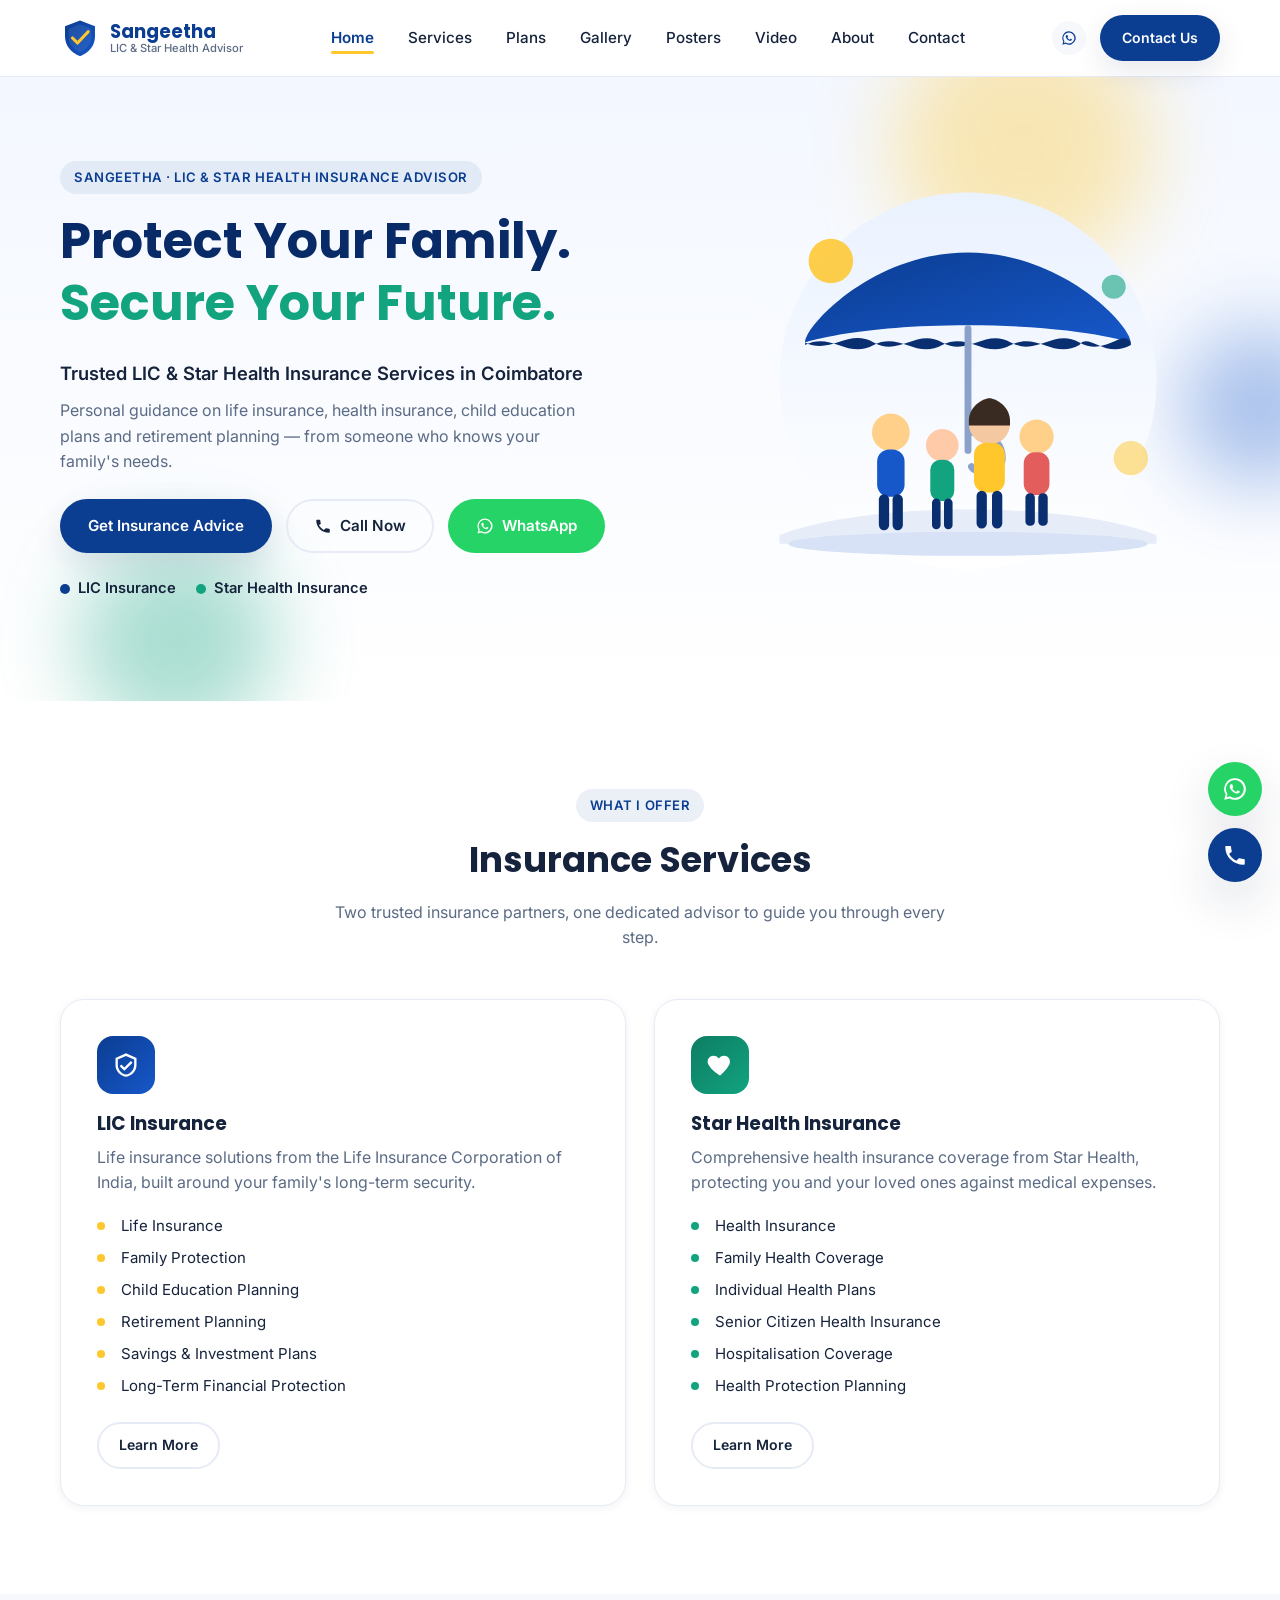
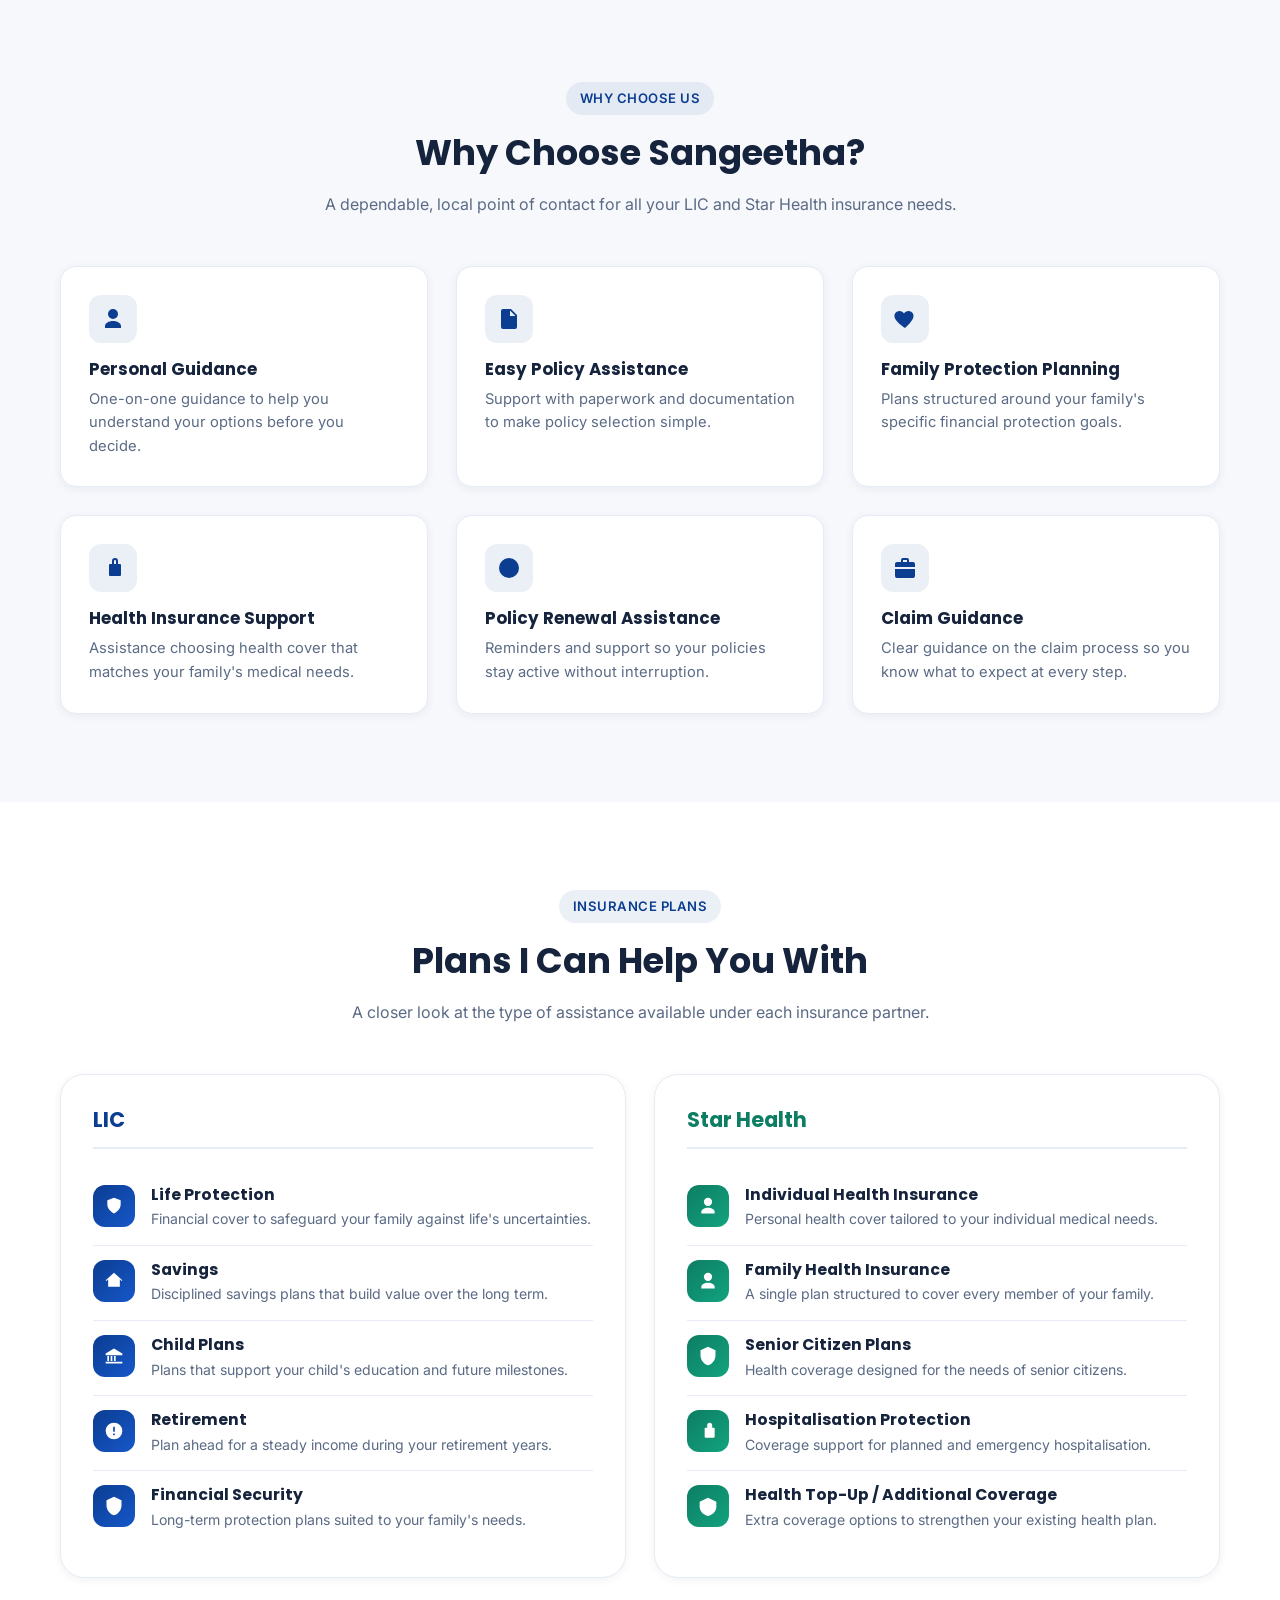
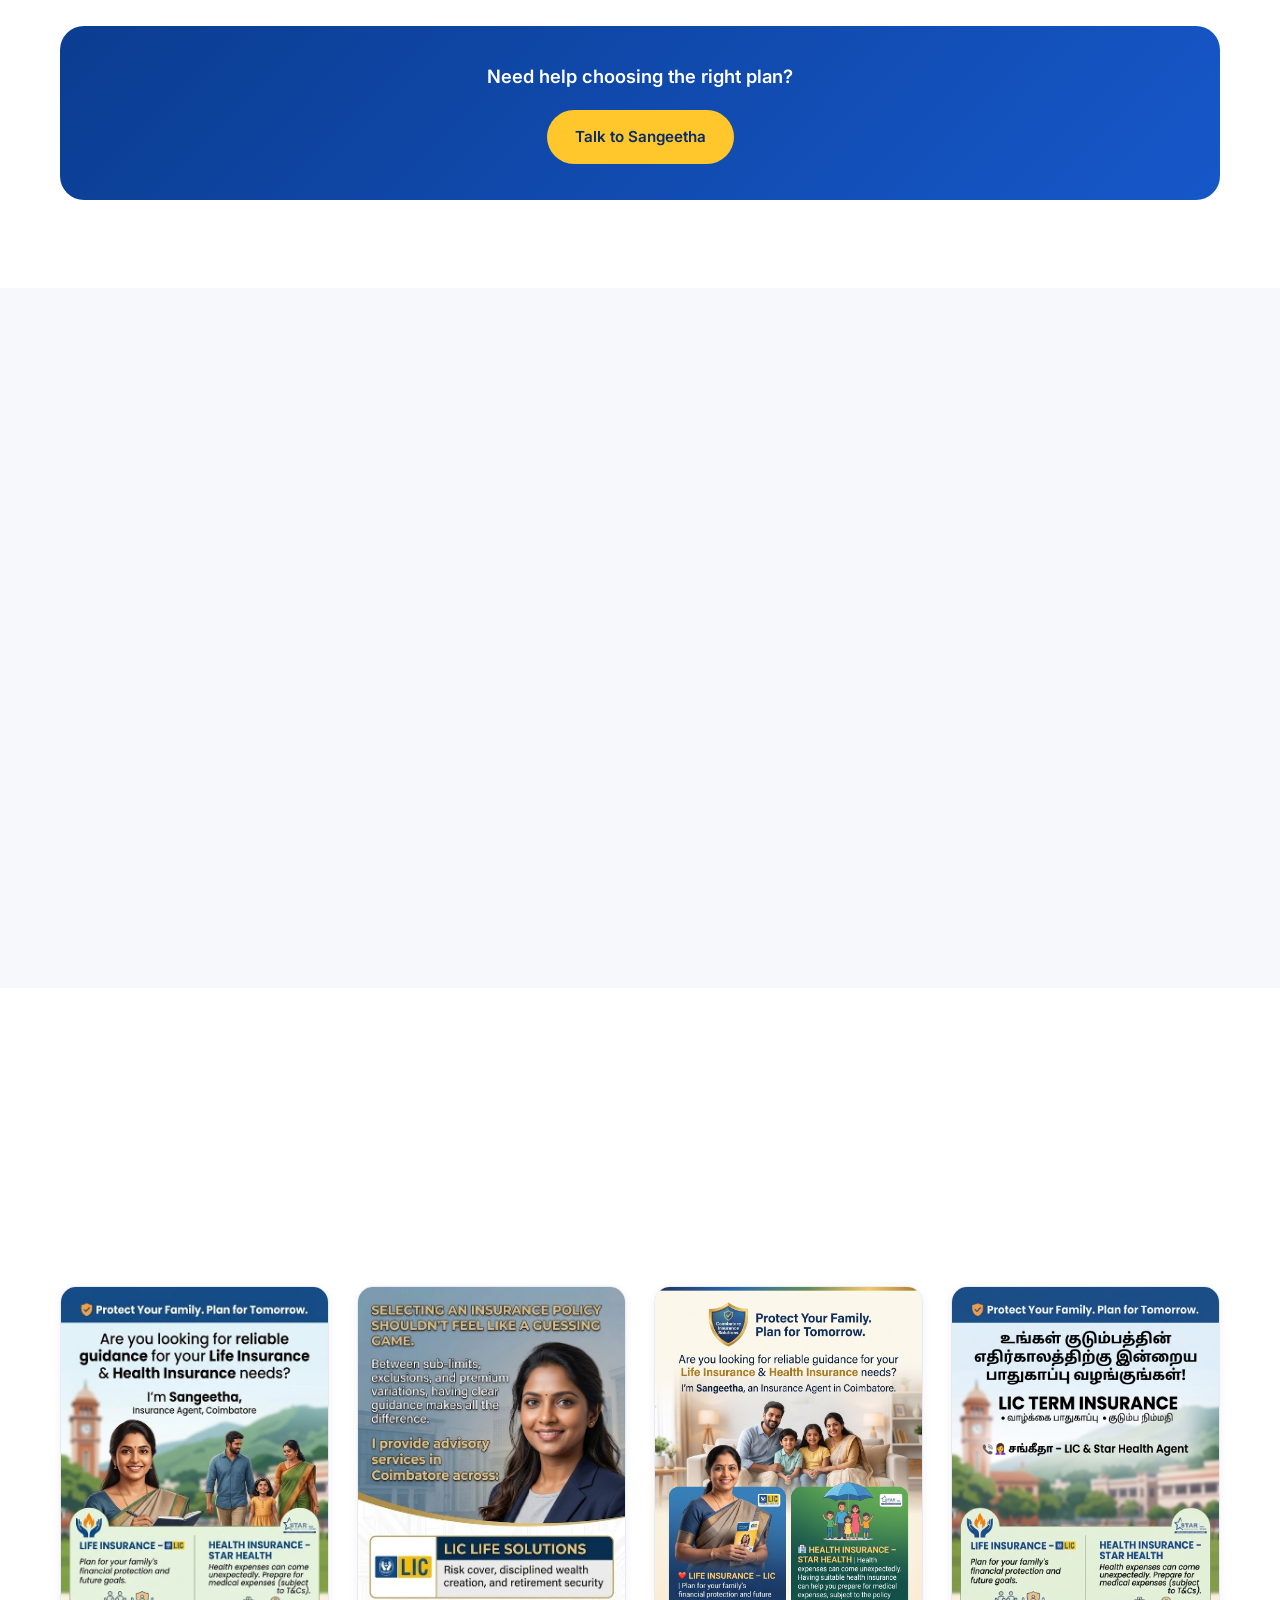
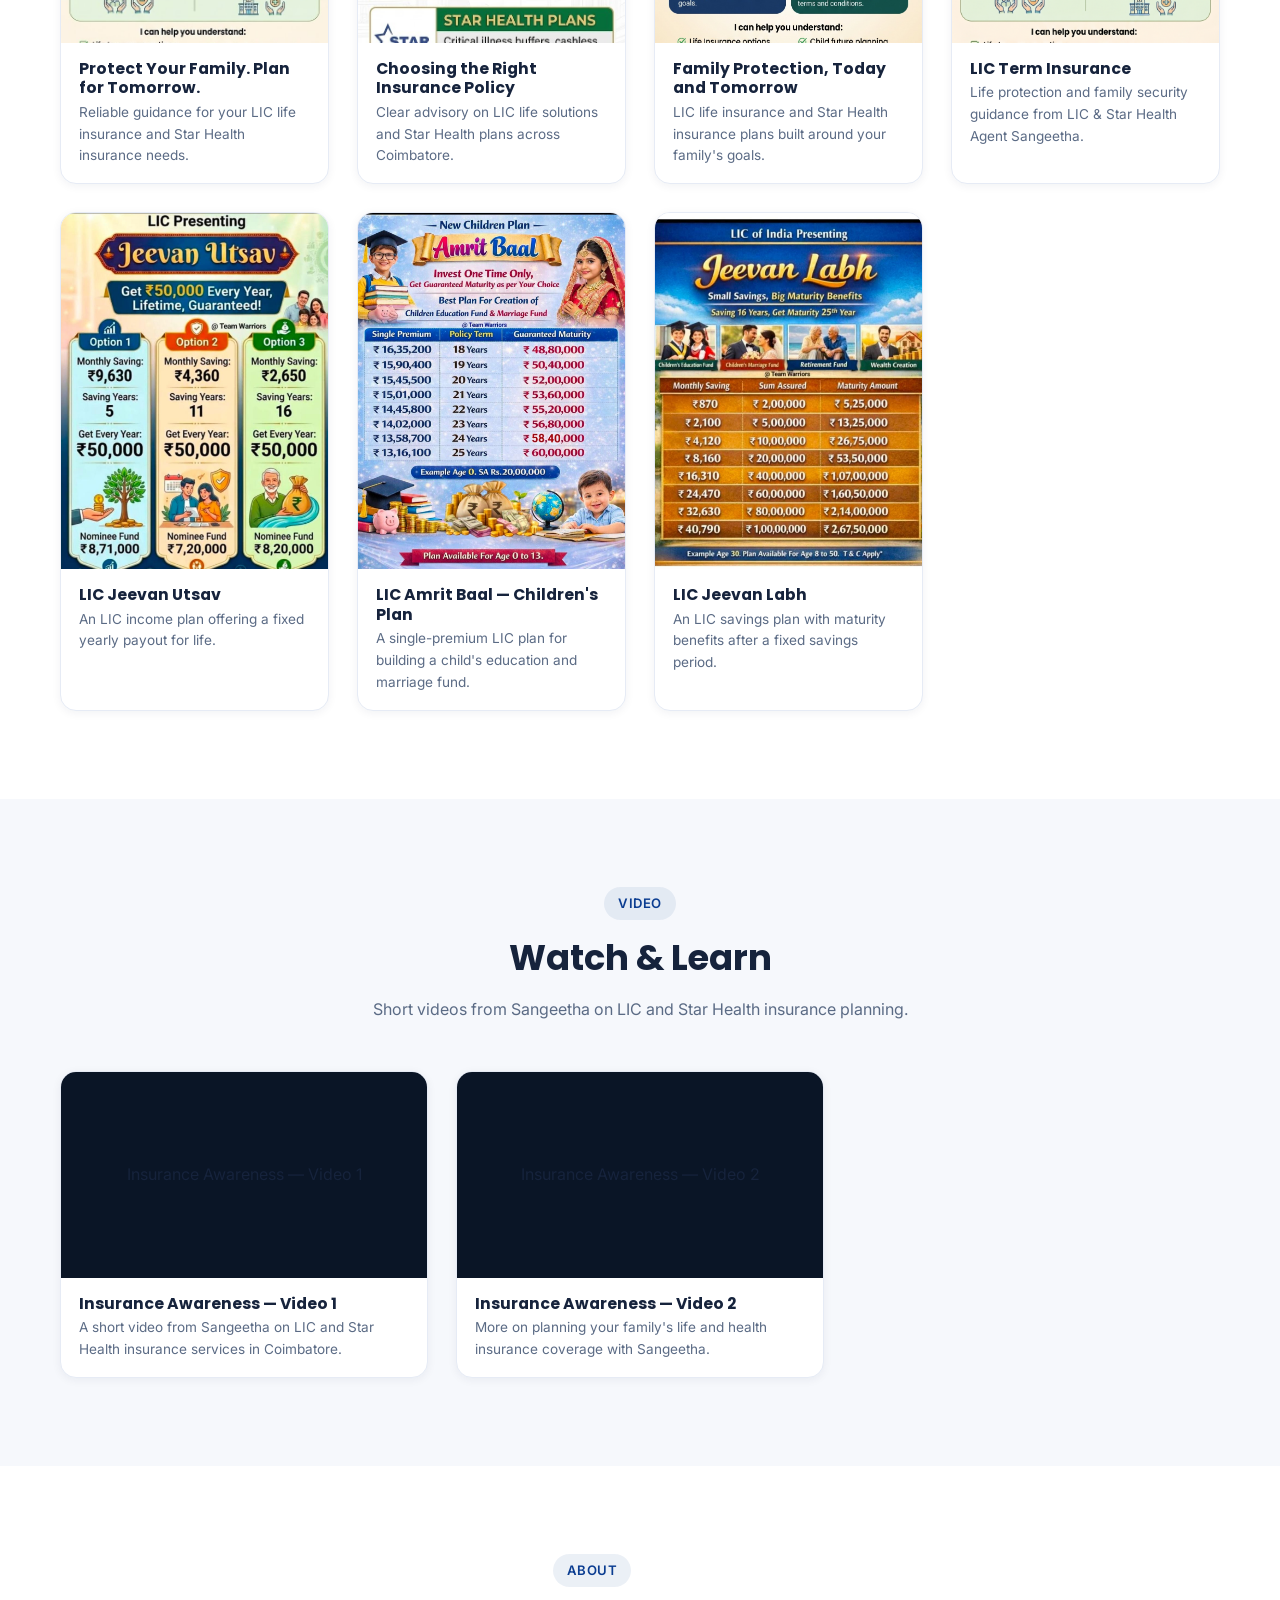
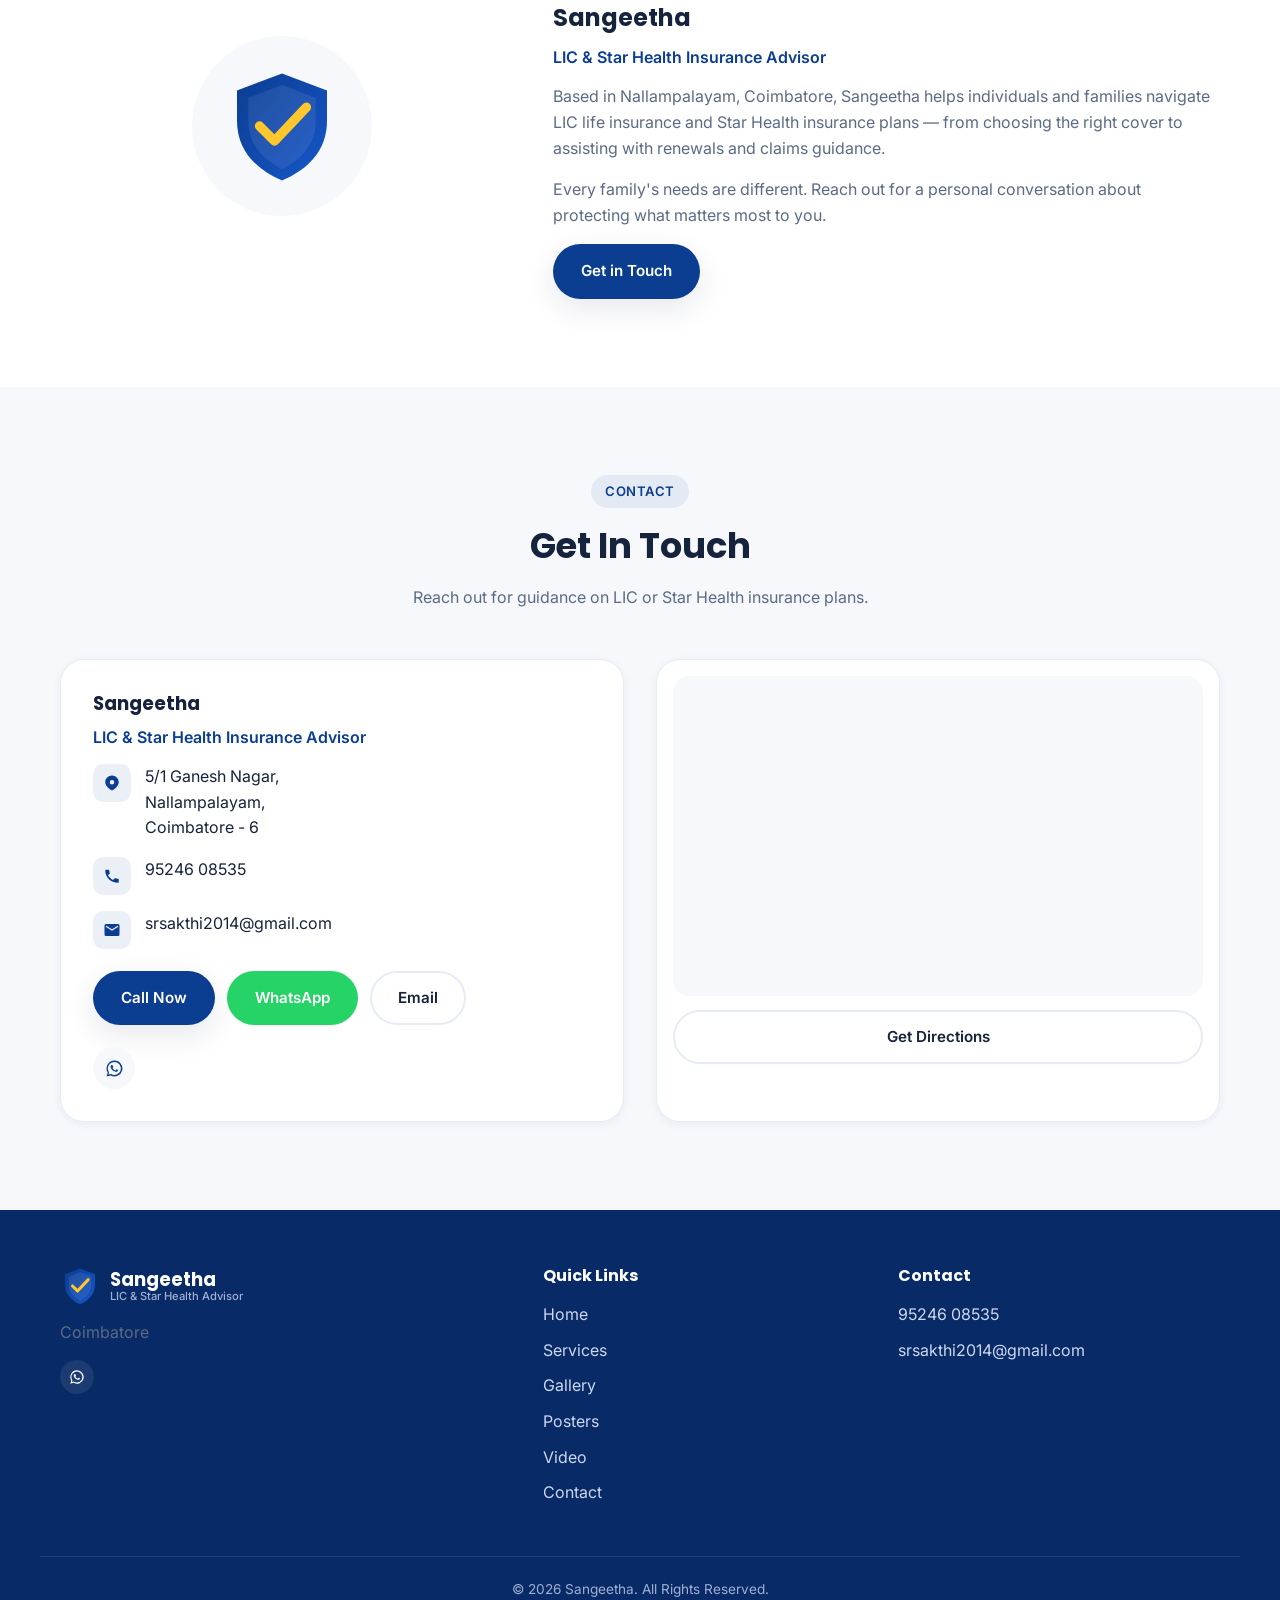
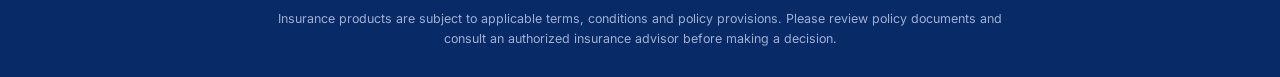
==== commit f8a143e9: "Add Video section below Posters Adds a "Watch & Learn" section rendering native <video> players from" ====
--- a/index.html
+++ b/index.html
@@ -77,6 +77,7 @@
         <li><a href="#plans" class="nav-link">Plans</a></li>
         <li><a href="#gallery" class="nav-link">Gallery</a></li>
         <li><a href="#posters" class="nav-link">Posters</a></li>
+        <li><a href="#video" class="nav-link">Video</a></li>
         <li><a href="#about" class="nav-link">About</a></li>
         <li><a href="#contact" class="nav-link">Contact</a></li>
       </ul>
@@ -339,6 +340,21 @@
     </div>
   </section>
 
+  <!-- ===================== VIDEO ===================== -->
+  <section class="section section-soft" id="video">
+    <div class="container">
+      <div class="section-head reveal">
+        <p class="eyebrow">Video</p>
+        <h2>Watch &amp; Learn</h2>
+        <p class="section-desc">Short videos from Sangeetha on LIC and Star Health insurance planning.</p>
+      </div>
+
+      <div class="grid video-grid" id="video-grid">
+        <p class="gallery-loading">Loading videos&hellip;</p>
+      </div>
+    </div>
+  </section>
+
   <!-- ===================== ABOUT ===================== -->
   <section class="section" id="about">
     <div class="container about-inner">
@@ -426,6 +442,7 @@
         <li><a href="#services">Services</a></li>
         <li><a href="#gallery">Gallery</a></li>
         <li><a href="#posters">Posters</a></li>
+        <li><a href="#video">Video</a></li>
         <li><a href="#contact">Contact</a></li>
       </ul>
     </div>
--- a/css/style.css
+++ b/css/style.css
@@ -480,6 +480,33 @@
 .poster-card-body { padding: 16px 18px; }
 .poster-card-body h3 { font-size: 0.98rem; margin-bottom: 4px; }
 .poster-card-body p { font-size: 0.85rem; margin-bottom: 0; }
+
+/* ---------- Video ---------- */
+.video-grid {
+  grid-template-columns: repeat(auto-fill, minmax(300px, 1fr));
+}
+.video-card {
+  background: var(--white);
+  border: 1px solid var(--border);
+  border-radius: var(--radius-md);
+  overflow: hidden;
+  box-shadow: var(--shadow-sm);
+  transition: transform var(--transition), box-shadow var(--transition);
+}
+.video-card:hover { transform: translateY(-6px); box-shadow: var(--shadow-lg); }
+.video-card-media {
+  width: 100%;
+  aspect-ratio: 16 / 9;
+  background: #0a1526;
+  display: flex;
+  align-items: center;
+  justify-content: center;
+  overflow: hidden;
+}
+.video-card-media video { width: 100%; height: 100%; object-fit: contain; background: #0a1526; }
+.video-card-body { padding: 16px 18px; }
+.video-card-body h3 { font-size: 0.98rem; margin-bottom: 4px; }
+.video-card-body p { font-size: 0.85rem; margin-bottom: 0; }
 
 /* ---------- About ---------- */
 .about-inner {
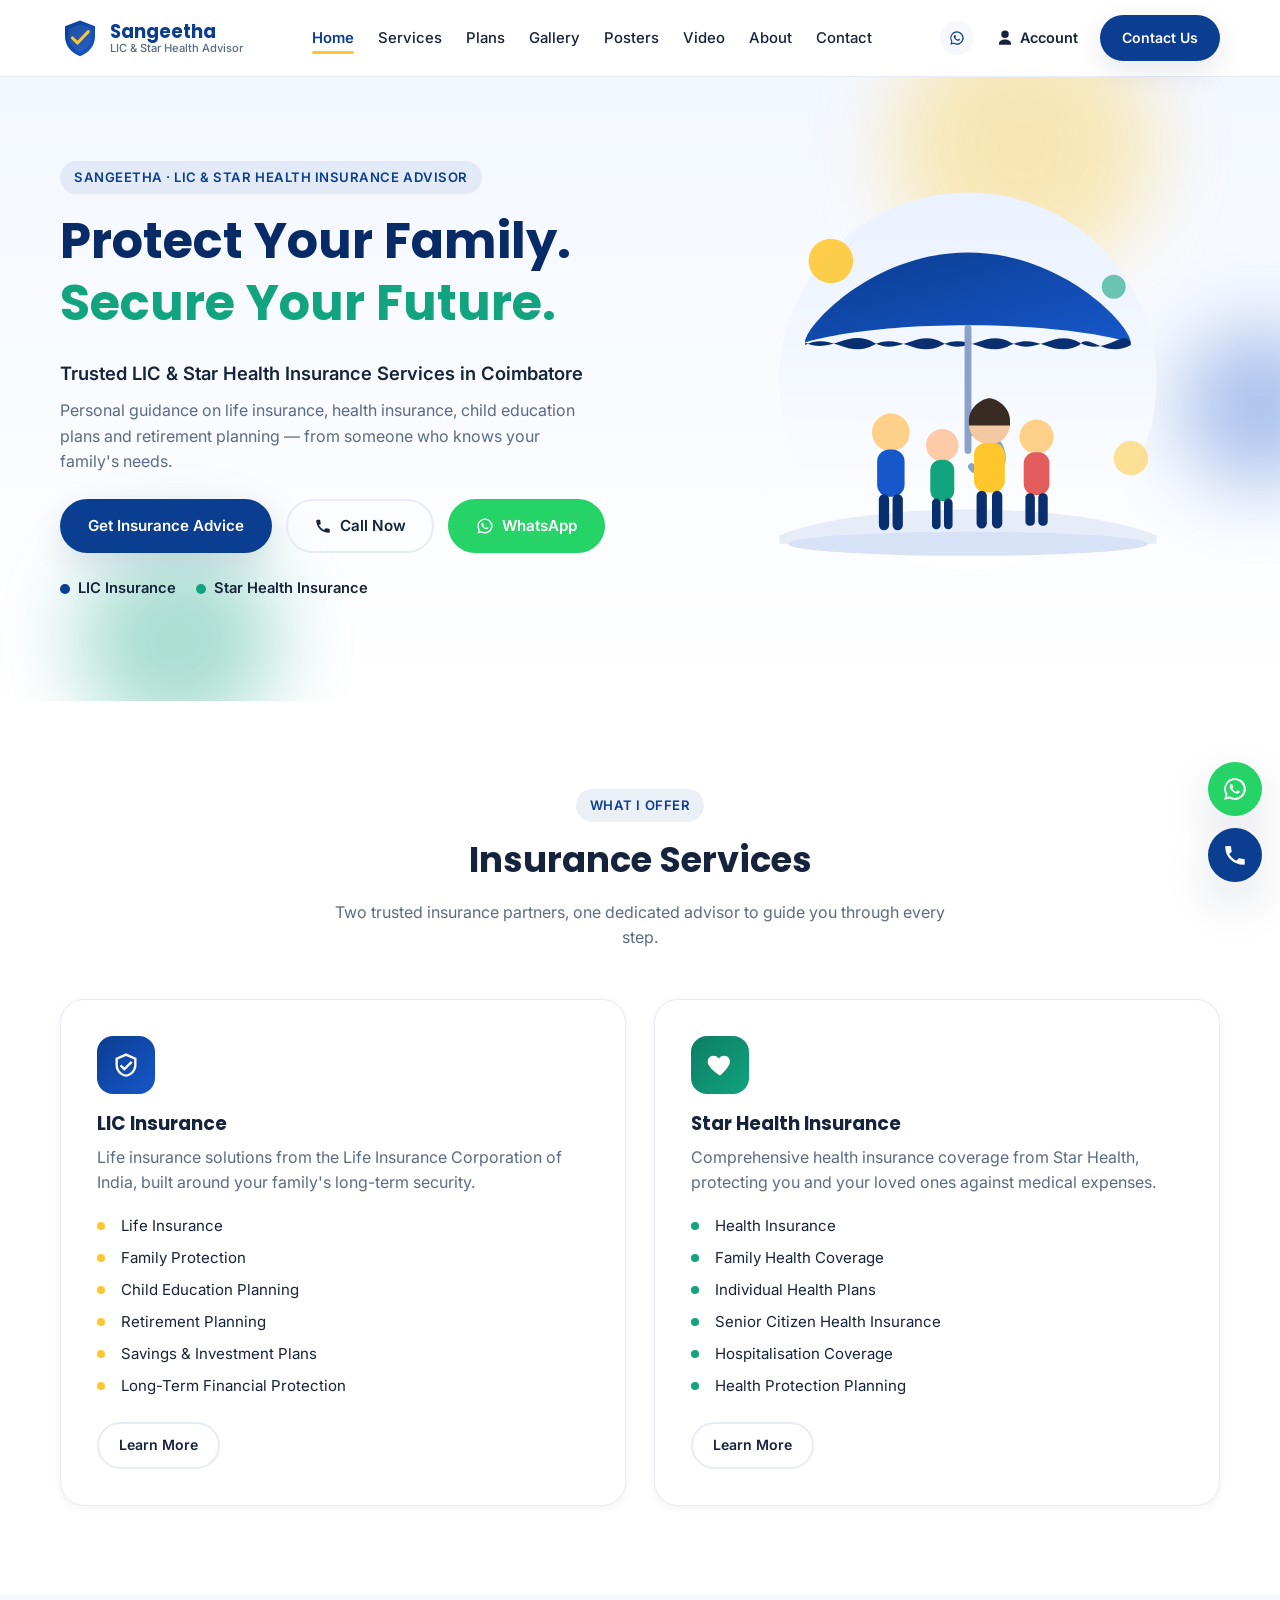
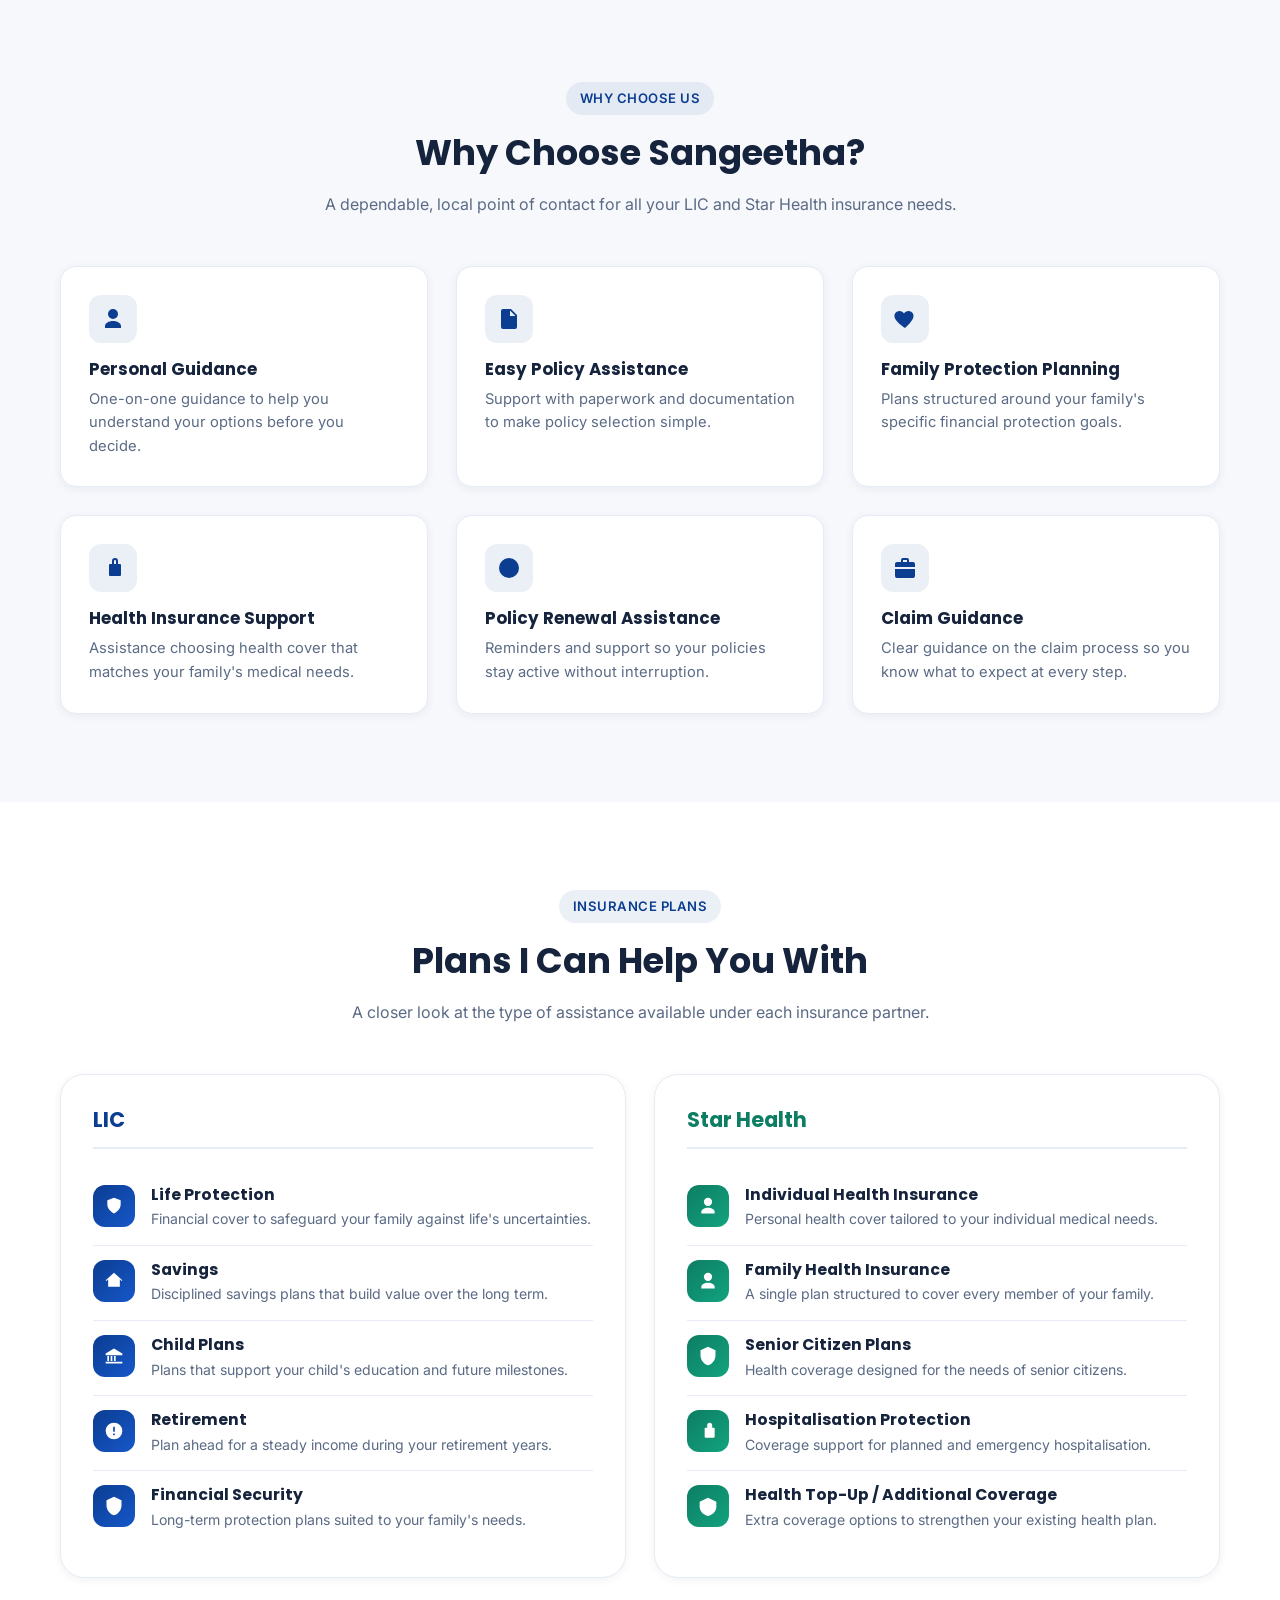
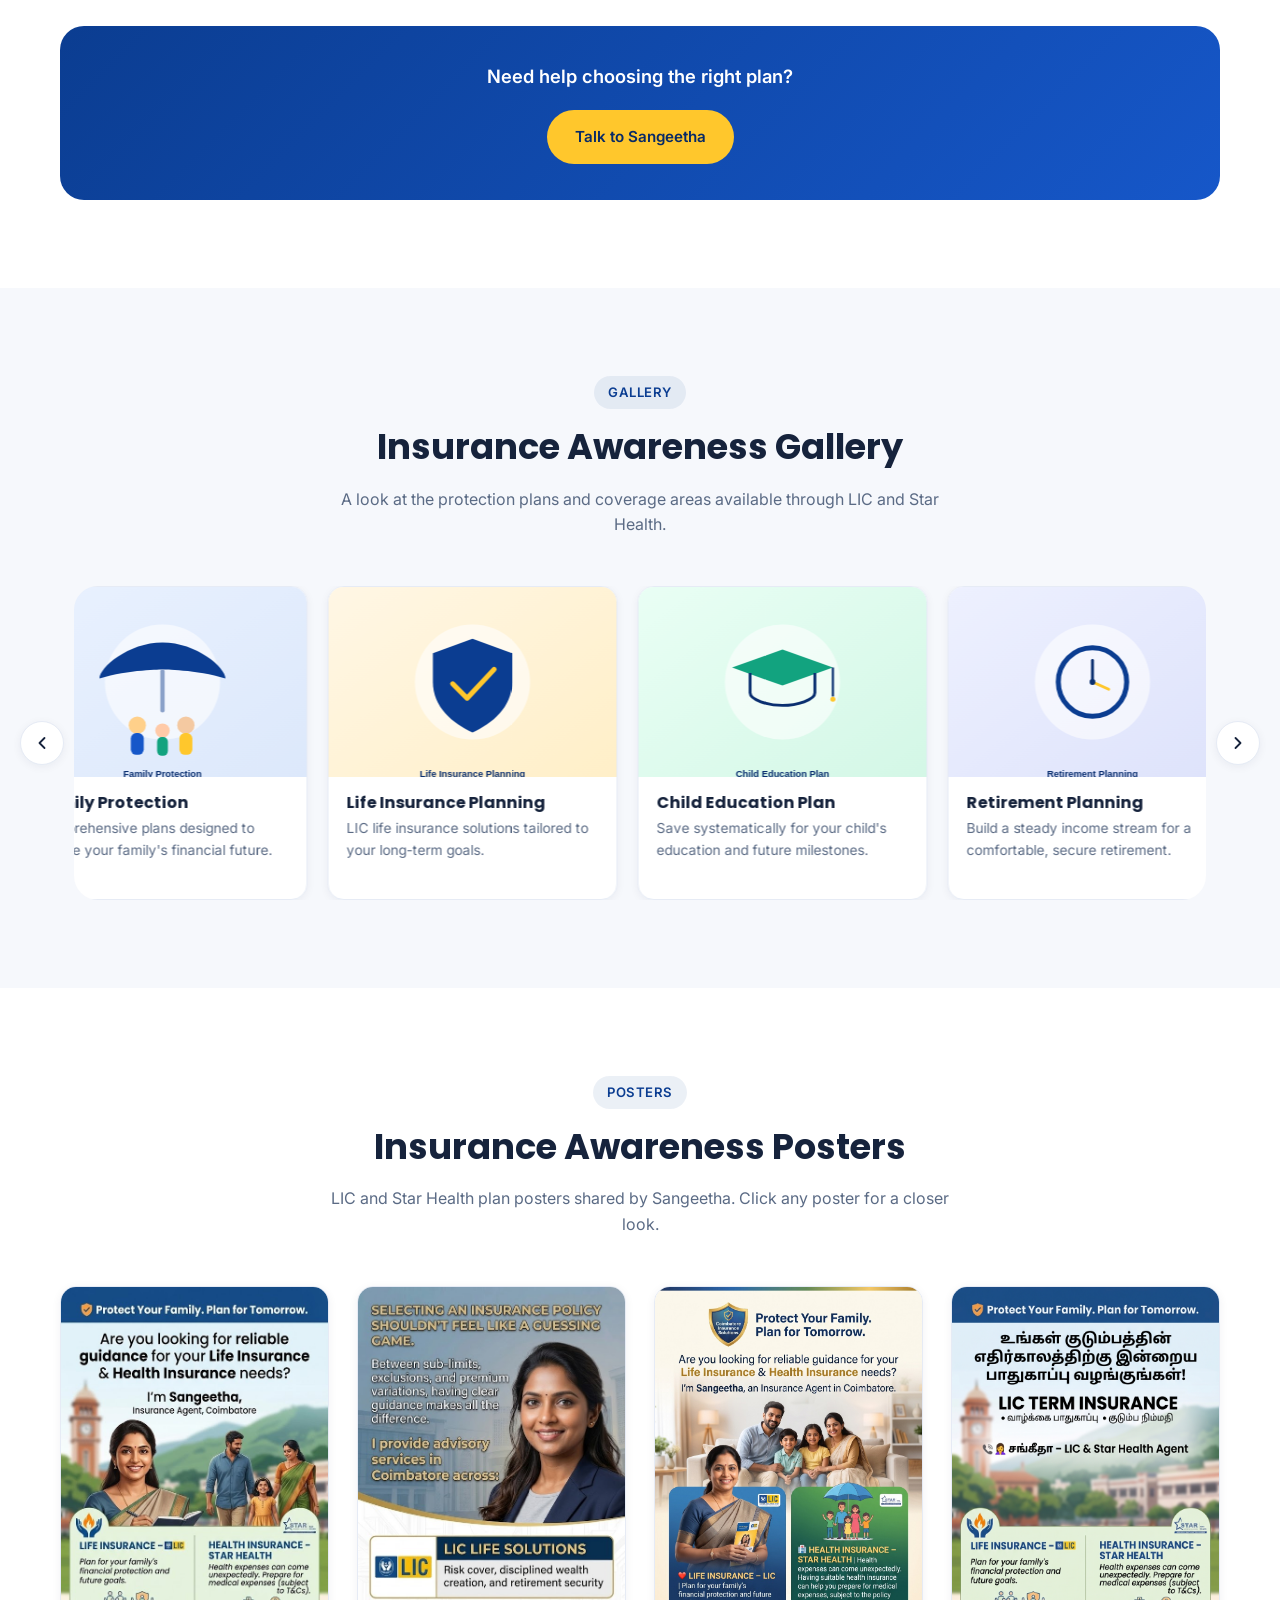
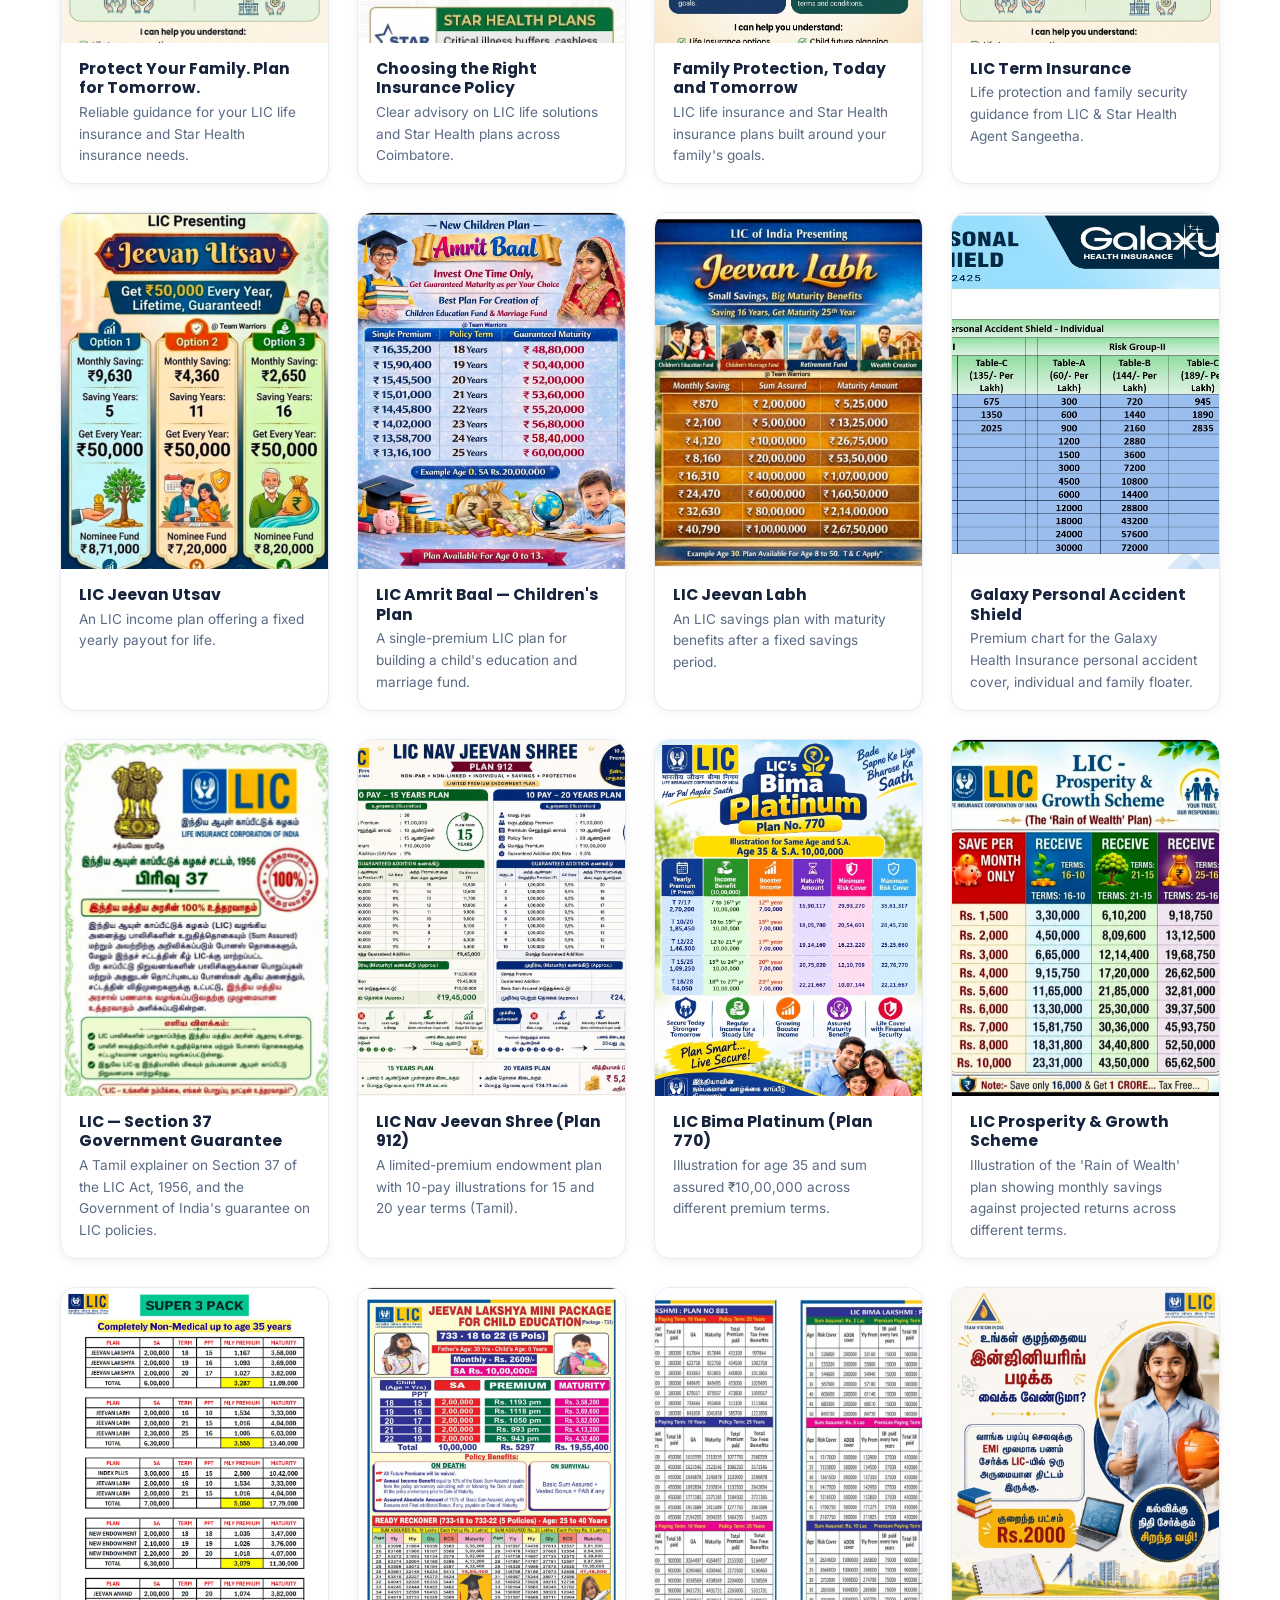
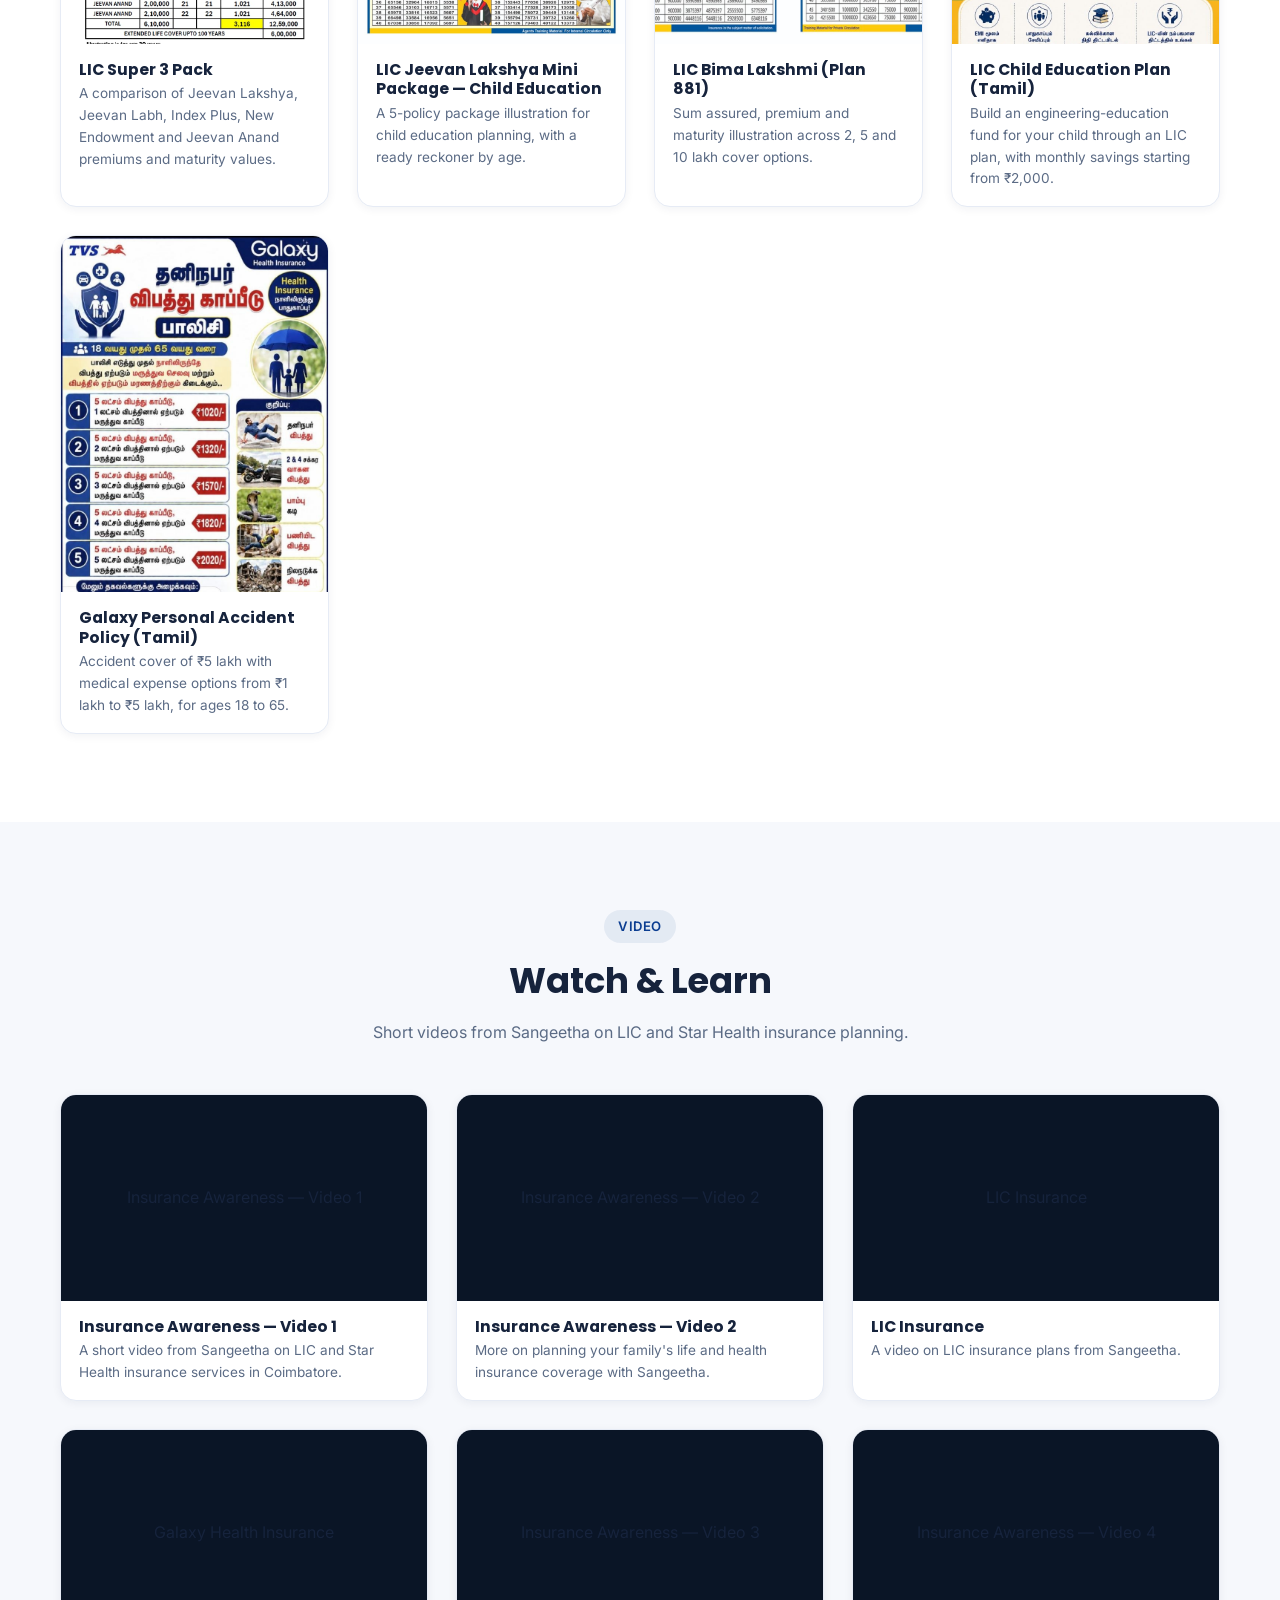
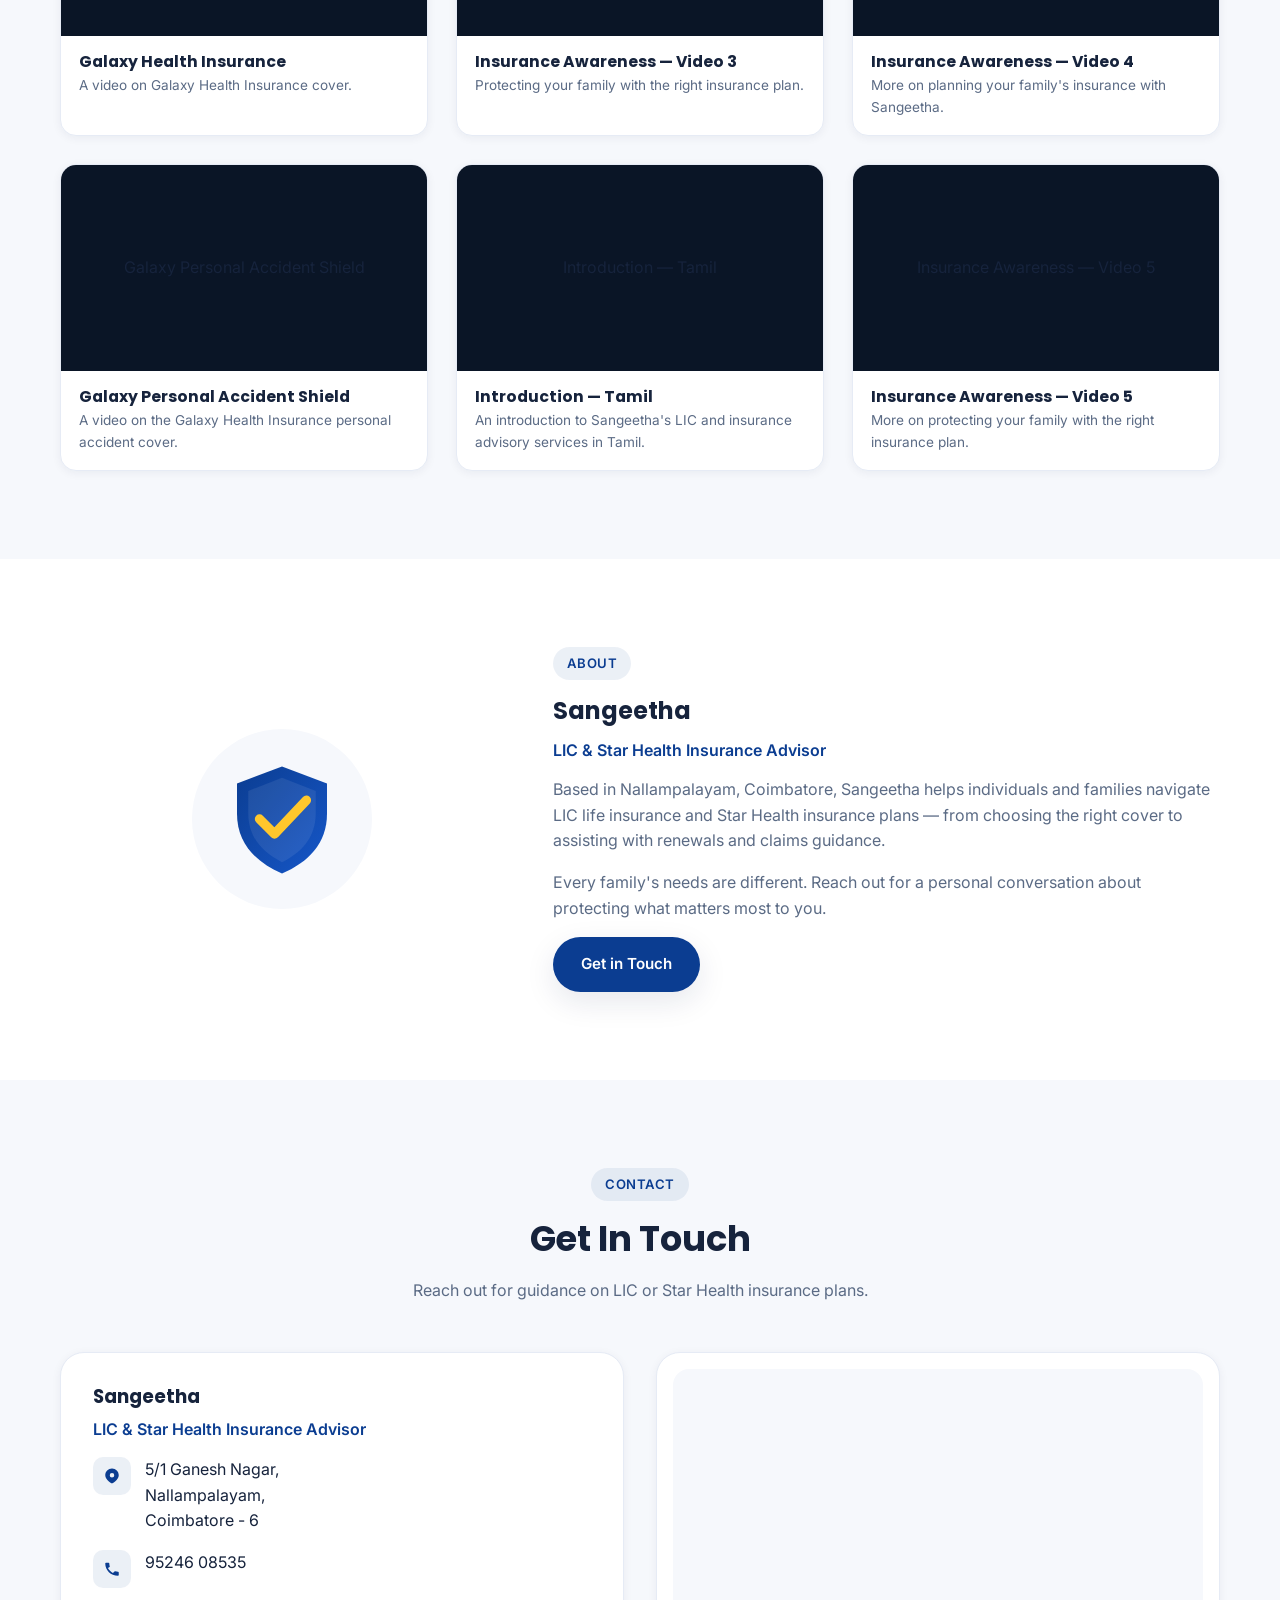
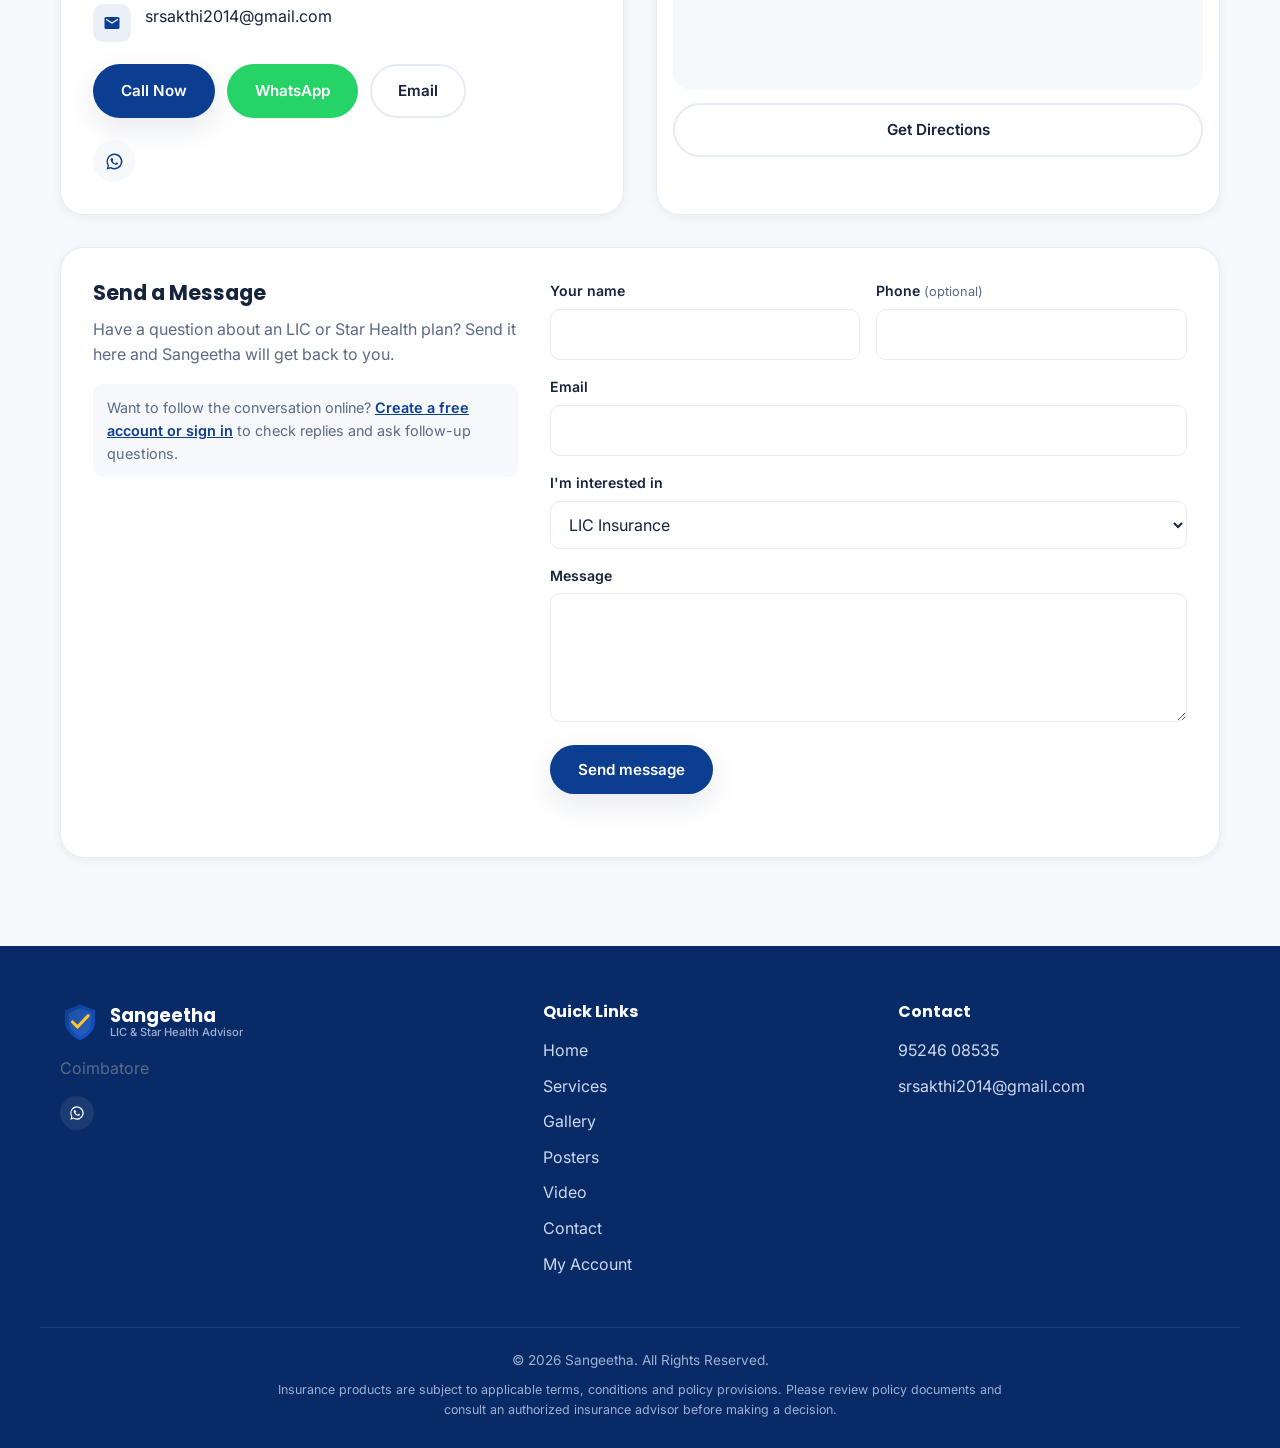
==== commit caa50d33: "Add contact form and customer/admin portal backed by Supabase - Send a Message form on the home page" ====
--- a/index.html
+++ b/index.html
@@ -85,6 +85,10 @@
 
     <div class="header-actions">
       <div class="social-icons" id="header-social" aria-label="Social media links"></div>
+      <a href="account.html" class="account-link" aria-label="My account">
+        <svg viewBox="0 0 24 24" aria-hidden="true"><path d="M12 12a5 5 0 1 0 0-10 5 5 0 0 0 0 10zm0 2c-4.4 0-8 2.2-8 5v2h16v-2c0-2.8-3.6-5-8-5z"/></svg>
+        <span>Account</span>
+      </a>
       <a href="#contact" class="btn btn-primary btn-sm header-cta">Contact Us</a>
       <button class="nav-toggle" id="nav-toggle" aria-label="Toggle navigation menu" aria-expanded="false" aria-controls="main-nav">
         <span></span><span></span><span></span>
@@ -415,6 +419,46 @@
           <a class="btn btn-outline btn-block" id="directions-link" href="https://www.openstreetmap.org/?mlat=11.050407&mlon=76.959133#map=17/11.050407/76.959133" target="_blank" rel="noopener">Get Directions</a>
         </div>
       </div>
+
+      <div class="message-card reveal" id="message">
+        <div class="message-intro">
+          <h3>Send a Message</h3>
+          <p>Have a question about an LIC or Star Health plan? Send it here and Sangeetha will get back to you.</p>
+          <p class="message-note" id="msg-note">Want to follow the conversation online? <a href="account.html">Create a free account or sign in</a> to check replies and ask follow-up questions.</p>
+        </div>
+        <form id="contact-form" novalidate>
+          <div class="form-row">
+            <div class="form-group">
+              <label for="cf-name">Your name</label>
+              <input class="form-control" id="cf-name" type="text" autocomplete="name" maxlength="120" required>
+            </div>
+            <div class="form-group">
+              <label for="cf-phone">Phone <span class="optional">(optional)</span></label>
+              <input class="form-control" id="cf-phone" type="tel" autocomplete="tel" maxlength="20">
+            </div>
+          </div>
+          <div class="form-group">
+            <label for="cf-email">Email</label>
+            <input class="form-control" id="cf-email" type="email" autocomplete="email" maxlength="254" required>
+          </div>
+          <div class="form-group">
+            <label for="cf-topic">I'm interested in</label>
+            <select class="form-control" id="cf-topic">
+              <option>LIC Insurance</option>
+              <option>Star Health Insurance</option>
+              <option>Policy renewal or claim help</option>
+              <option>Something else</option>
+            </select>
+          </div>
+          <div class="form-group">
+            <label for="cf-message">Message</label>
+            <textarea class="form-control" id="cf-message" rows="4" maxlength="4000" required></textarea>
+          </div>
+          <div class="hp-field" aria-hidden="true"><label>Leave this empty <input id="cf-hp" type="text" tabindex="-1" autocomplete="off"></label></div>
+          <button type="submit" class="btn btn-primary">Send message</button>
+          <p class="form-msg" id="cf-msg" role="status" aria-live="polite"></p>
+        </form>
+      </div>
     </div>
   </section>
 
@@ -444,6 +488,7 @@
         <li><a href="#posters">Posters</a></li>
         <li><a href="#video">Video</a></li>
         <li><a href="#contact">Contact</a></li>
+        <li><a href="account.html">My Account</a></li>
       </ul>
     </div>
 
@@ -473,6 +518,7 @@
 </div>
 
 <script src="https://cdnjs.cloudflare.com/ajax/libs/leaflet/1.9.4/leaflet.js"></script>
+<script src="js/config.js"></script>
 <script src="js/app.js"></script>
 </body>
 </html>
--- a/css/style.css
+++ b/css/style.css
@@ -47,6 +47,7 @@
   -webkit-font-smoothing: antialiased;
   overflow-x: hidden;
 }
+[hidden] { display: none !important; }
 img { max-width: 100%; display: block; }
 a { color: inherit; text-decoration: none; }
 ul { list-style: none; margin: 0; padding: 0; }
@@ -137,12 +138,13 @@
 .brand-tag { font-size: 0.7rem; color: var(--muted); font-weight: 500; }
 
 .main-nav { flex: 1; display: flex; justify-content: center; }
-.nav-list { display: flex; align-items: center; gap: 6px; }
+.nav-list { display: flex; align-items: center; gap: 2px; }
 .nav-link {
   position: relative;
-  padding: 10px 14px;
+  padding: 10px 11px;
   font-weight: 500;
-  font-size: 0.95rem;
+  font-size: 0.93rem;
+  white-space: nowrap;
   color: var(--ink);
   border-radius: var(--radius-pill);
   transition: color var(--transition), background var(--transition);
@@ -152,14 +154,22 @@
 .nav-link.active-link::after {
   content: "";
   position: absolute;
-  left: 14px; right: 14px; bottom: 3px;
+  left: 11px; right: 11px; bottom: 3px;
   height: 3px;
   border-radius: 3px;
   background: var(--lic-yellow);
 }
 
-.header-actions { display: flex; align-items: center; gap: 14px; flex-shrink: 0; }
+.header-actions { display: flex; align-items: center; gap: 10px; flex-shrink: 0; }
 .header-cta { display: inline-flex; }
+.account-link {
+  display: inline-flex; align-items: center; gap: 6px;
+  font-weight: 600; font-size: 0.9rem; color: var(--ink);
+  padding: 8px 12px; border-radius: var(--radius-pill);
+  transition: color var(--transition), background var(--transition);
+}
+.account-link:hover { color: var(--lic-blue); background: var(--bg-soft); }
+.account-link svg { width: 18px; height: 18px; fill: currentColor; }
 
 .social-icons { display: flex; align-items: center; gap: 8px; }
 .social-icons a {
@@ -549,6 +559,8 @@
 }
 .contact-icon svg { width: 18px; height: 18px; fill: var(--lic-blue); }
 .contact-row a:hover { color: var(--lic-blue); }
+.contact-grid > * { min-width: 0; }
+.contact-row a, .contact-row address { overflow-wrap: anywhere; min-width: 0; }
 .contact-actions { display: flex; flex-wrap: wrap; gap: 12px; margin: 22px 0; }
 .map {
   width: 100%;
@@ -613,6 +625,137 @@
 .fab-whatsapp { background: #25d366; }
 .fab-call { background: var(--lic-blue); }
 
+/* ---------- Forms (contact form + account portal) ---------- */
+.sr-only { position: absolute; width: 1px; height: 1px; padding: 0; margin: -1px; overflow: hidden; clip: rect(0,0,0,0); white-space: nowrap; border: 0; }
+.form-group { margin-bottom: 16px; }
+.form-group label { display: block; font-weight: 600; font-size: 0.88rem; margin-bottom: 6px; color: var(--ink); }
+.optional { font-weight: 400; color: var(--muted); font-size: 0.8rem; }
+.form-control {
+  width: 100%;
+  padding: 12px 14px;
+  border: 1px solid var(--border);
+  border-radius: var(--radius-sm);
+  font: inherit;
+  color: var(--ink);
+  background: var(--white);
+  transition: border-color var(--transition), box-shadow var(--transition);
+}
+.form-control:focus { outline: none; border-color: var(--lic-blue-light); box-shadow: 0 0 0 3px rgba(22, 87, 201, 0.15); }
+.form-control:disabled { background: var(--bg-soft); cursor: not-allowed; }
+textarea.form-control { resize: vertical; min-height: 110px; }
+.form-row { display: grid; grid-template-columns: 1fr 1fr; gap: 16px; }
+.form-hint { font-size: 0.85rem; color: var(--muted); margin: 12px 0 0; }
+.form-msg { font-size: 0.9rem; margin: 12px 0 0; min-height: 1.3em; color: var(--muted); }
+.form-msg.error { color: #b3261e; }
+.form-msg.success { color: var(--star-green-dark); }
+.link-btn { background: none; border: none; padding: 6px 0; color: var(--lic-blue); font-weight: 600; font-size: 0.88rem; text-decoration: underline; }
+.link-btn:hover { color: var(--lic-blue-light); }
+.hp-field { position: absolute; left: -9999px; width: 1px; height: 1px; overflow: hidden; }
+.btn:disabled { opacity: 0.6; cursor: not-allowed; }
+.btn.danger { color: #b3261e; }
+.btn.danger:hover { border-color: #b3261e; color: #b3261e; }
+
+/* ---------- Message form (home page) ---------- */
+.message-card {
+  margin-top: 32px;
+  display: grid;
+  grid-template-columns: 0.8fr 1.2fr;
+  gap: 32px;
+  background: var(--white);
+  border: 1px solid var(--border);
+  border-radius: var(--radius-lg);
+  padding: 32px;
+  box-shadow: var(--shadow-sm);
+}
+.message-intro h3 { font-size: 1.3rem; }
+.message-note { font-size: 0.9rem; padding: 12px 14px; border-radius: var(--radius-sm); background: var(--bg-soft); }
+.message-note a { color: var(--lic-blue); font-weight: 600; text-decoration: underline; }
+
+/* ---------- Account portal ---------- */
+.portal { padding: 40px 0 72px; min-height: calc(100vh - var(--header-h)); background: var(--bg-soft); }
+.portal-loading { text-align: center; color: var(--muted); padding: 60px 0; }
+.auth-card {
+  max-width: 460px;
+  margin: 0 auto;
+  background: var(--white);
+  border: 1px solid var(--border);
+  border-radius: var(--radius-lg);
+  padding: 32px;
+  box-shadow: var(--shadow-md);
+}
+.auth-card h1 { font-size: 1.6rem; }
+.auth-lead { font-size: 0.95rem; }
+.tabs { display: flex; gap: 4px; background: var(--bg-soft); padding: 4px; border-radius: var(--radius-pill); margin-bottom: 22px; }
+.tab { flex: 1; border: none; background: transparent; padding: 9px 8px; border-radius: var(--radius-pill); font-weight: 600; font-size: 0.85rem; color: var(--muted); }
+.tab.active { background: var(--white); color: var(--lic-blue); box-shadow: var(--shadow-sm); }
+.auth-form .btn-block { margin-top: 4px; }
+
+.portal-top { display: flex; align-items: flex-start; justify-content: space-between; gap: 16px; flex-wrap: wrap; margin-bottom: 20px; }
+.portal-top h1 { font-size: 1.6rem; margin-bottom: 4px; }
+.portal-user { margin: 0; font-size: 0.9rem; word-break: break-all; }
+.role-pill { display: inline-block; margin-left: 6px; padding: 2px 10px; border-radius: var(--radius-pill); background: rgba(11, 61, 145, 0.1); color: var(--lic-blue); font-size: 0.75rem; font-weight: 600; }
+.portal-top-actions { display: flex; gap: 10px; }
+
+.portal-layout { display: grid; grid-template-columns: 340px 1fr; gap: 20px; align-items: start; }
+.portal-list, .portal-detail {
+  background: var(--white);
+  border: 1px solid var(--border);
+  border-radius: var(--radius-md);
+  box-shadow: var(--shadow-sm);
+}
+.portal-list { overflow: hidden; }
+.list-tools { padding: 14px; border-bottom: 1px solid var(--border); display: grid; gap: 10px; }
+.chips { display: flex; flex-wrap: wrap; gap: 6px; }
+.chip { border: 1px solid var(--border); background: var(--white); padding: 5px 12px; border-radius: var(--radius-pill); font-size: 0.8rem; font-weight: 600; color: var(--muted); }
+.chip.active { background: var(--lic-blue); border-color: var(--lic-blue); color: #fff; }
+.enquiry-list { max-height: 68vh; overflow-y: auto; }
+.enquiry-item { display: block; width: 100%; text-align: left; border: none; border-bottom: 1px solid var(--border); background: var(--white); padding: 14px 16px; }
+.enquiry-item:hover { background: var(--bg-soft); }
+.enquiry-item.active { background: rgba(11, 61, 145, 0.07); box-shadow: inset 3px 0 0 var(--lic-blue); }
+.enquiry-item-top { display: flex; justify-content: space-between; align-items: center; gap: 8px; margin-bottom: 2px; }
+.enquiry-item-top strong { font-size: 0.93rem; overflow: hidden; text-overflow: ellipsis; white-space: nowrap; }
+.enquiry-item-sub { display: block; font-size: 0.8rem; color: var(--muted); }
+.list-empty { padding: 24px 18px; margin: 0; font-size: 0.9rem; }
+
+.badge { display: inline-block; flex-shrink: 0; padding: 3px 10px; border-radius: var(--radius-pill); font-size: 0.72rem; font-weight: 600; white-space: nowrap; }
+.badge-open { background: #fff3d6; color: #8a5a00; }
+.badge-answered { background: #dcf5ec; color: var(--star-green-dark); }
+.badge-closed { background: #e9edf5; color: var(--muted); }
+
+.portal-detail { padding: 24px; min-height: 320px; }
+.detail-empty { display: flex; align-items: center; justify-content: center; min-height: 260px; text-align: center; }
+.portal-detail h2 { font-size: 1.15rem; margin-bottom: 4px; }
+.back-btn { display: none; margin-bottom: 8px; }
+.thread-head { display: flex; justify-content: space-between; align-items: flex-start; gap: 12px; margin-bottom: 12px; }
+.thread-contact { font-size: 0.85rem; margin: 0; word-break: break-word; }
+.admin-actions { display: flex; flex-wrap: wrap; gap: 8px; margin-bottom: 14px; }
+.messages { display: flex; flex-direction: column; gap: 12px; max-height: 52vh; overflow-y: auto; padding: 14px; background: var(--bg-soft); border-radius: var(--radius-md); margin-bottom: 14px; }
+.bubble { max-width: 82%; padding: 10px 14px; border-radius: 14px; background: var(--white); border: 1px solid var(--border); }
+.bubble.mine { align-self: flex-end; background: var(--lic-blue); border-color: var(--lic-blue); color: #fff; border-bottom-right-radius: 4px; }
+.bubble.theirs { align-self: flex-start; border-bottom-left-radius: 4px; }
+.bubble-meta { font-size: 0.72rem; opacity: 0.75; margin-bottom: 3px; }
+.bubble-body { white-space: pre-wrap; overflow-wrap: anywhere; font-size: 0.93rem; }
+.reply-row { display: flex; align-items: center; gap: 12px; margin-top: 10px; }
+.reply-row .form-msg { margin: 0; }
+.closed-note { font-size: 0.9rem; padding: 12px 14px; background: var(--bg-soft); border-radius: var(--radius-sm); margin: 0; }
+
+@media (max-width: 900px) {
+  .message-card { grid-template-columns: 1fr; padding: 24px; }
+  .portal-layout { grid-template-columns: 1fr; }
+  .portal-layout .portal-detail { display: none; }
+  .portal-layout.show-detail .portal-detail { display: block; }
+  .portal-layout.show-detail .portal-list { display: none; }
+  .back-btn { display: inline-block; }
+  .enquiry-list { max-height: none; }
+}
+@media (max-width: 560px) {
+  .form-row { grid-template-columns: 1fr; gap: 0; }
+  .auth-card { padding: 24px 18px; }
+  .portal-detail { padding: 18px 14px; }
+  .bubble { max-width: 92%; }
+  .tab { font-size: 0.78rem; padding: 9px 4px; }
+}
+
 /* ---------- Reveal animation ---------- */
 .reveal { opacity: 0; transform: translateY(24px); transition: opacity 0.6s ease, transform 0.6s ease; }
 .reveal.in-view { opacity: 1; transform: translateY(0); }
@@ -633,7 +776,7 @@
   .contact-grid { grid-template-columns: 1fr; }
 }
 
-@media (max-width: 900px) {
+@media (max-width: 1180px) {
   .main-nav {
     position: fixed;
     top: var(--header-h);
@@ -653,7 +796,9 @@
   .header-cta { display: none; }
   .header-actions .social-icons { display: none; }
   .nav-toggle { display: flex; }
-
+}
+
+@media (max-width: 900px) {
   .hero-inner { grid-template-columns: 1fr; text-align: center; }
   .hero-desc { margin-inline: auto; }
   .hero-actions { justify-content: center; }
@@ -672,6 +817,8 @@
 }
 
 @media (max-width: 560px) {
+  .account-link span { display: none; }
+  .header-actions { gap: 6px; }
   .section { padding: 64px 0; }
   .hero { padding: 44px 0 56px; }
   .card, .plan-panel { padding: 24px; }
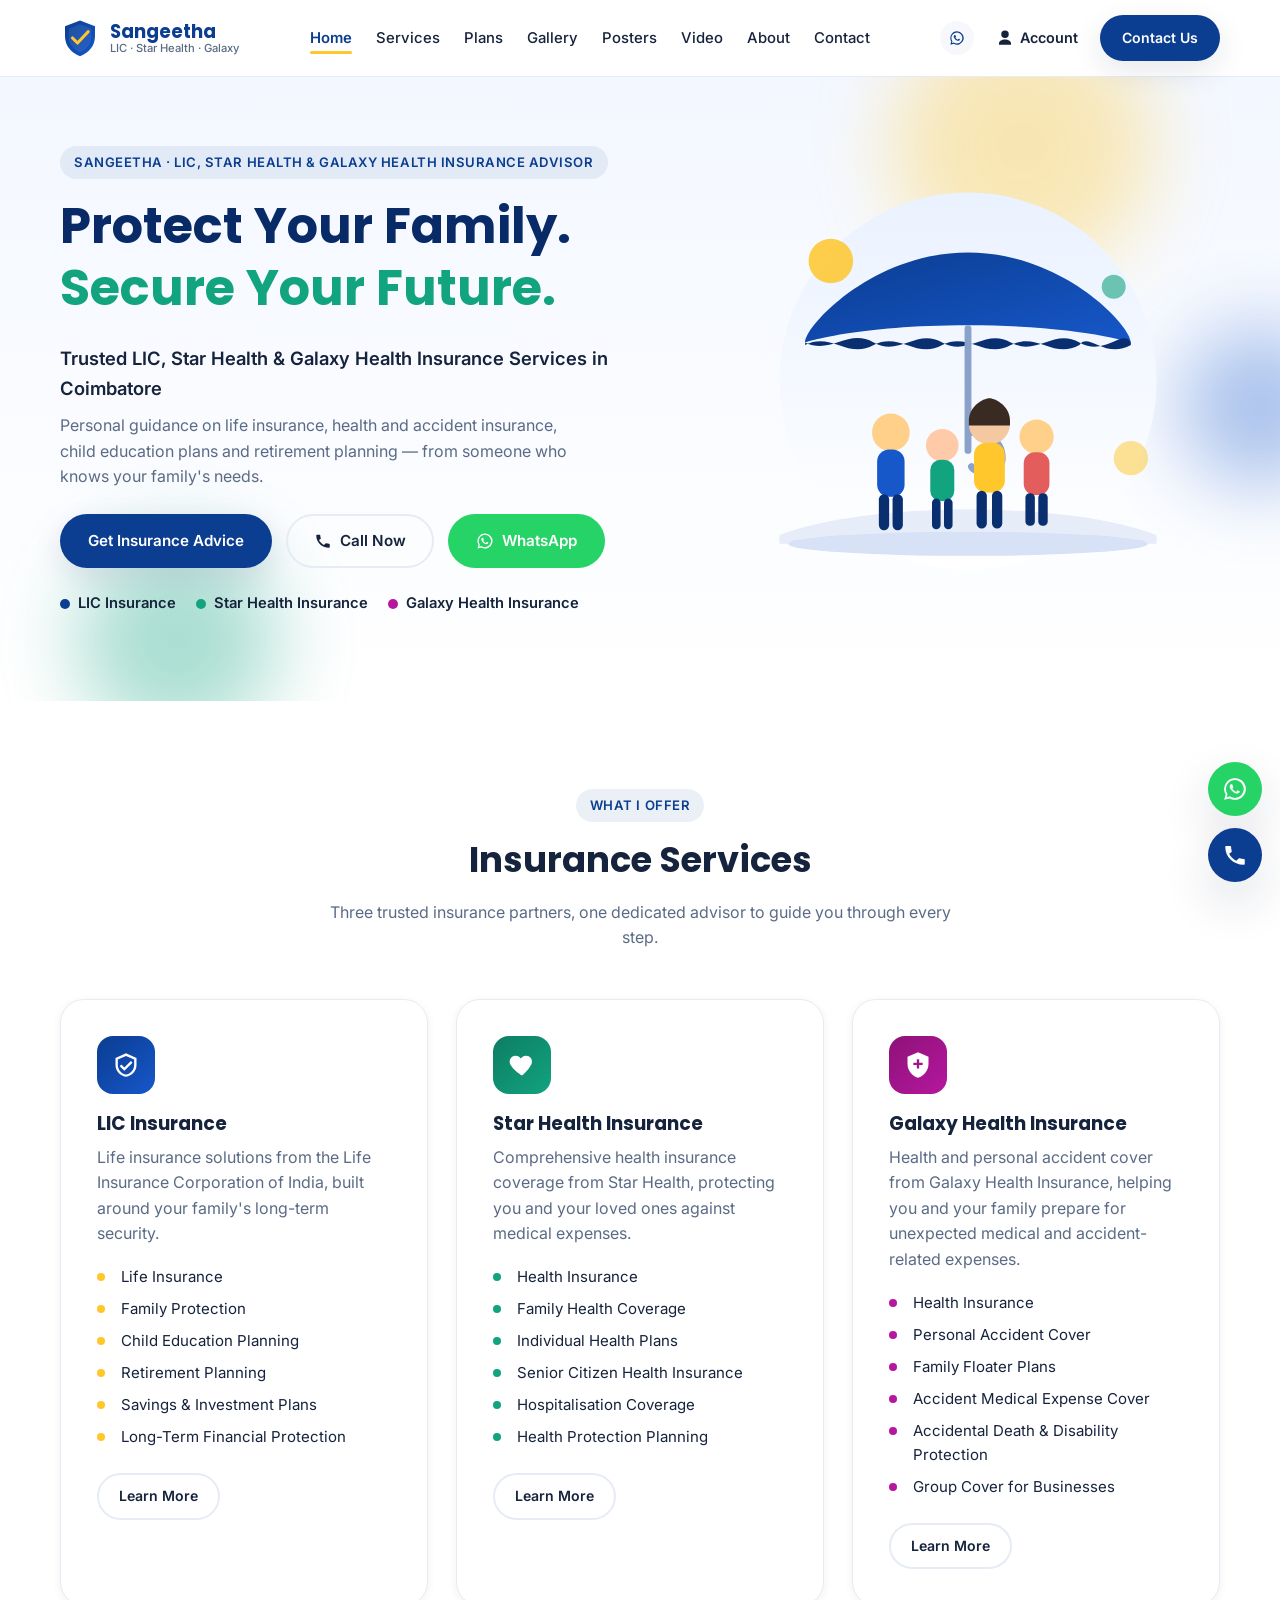
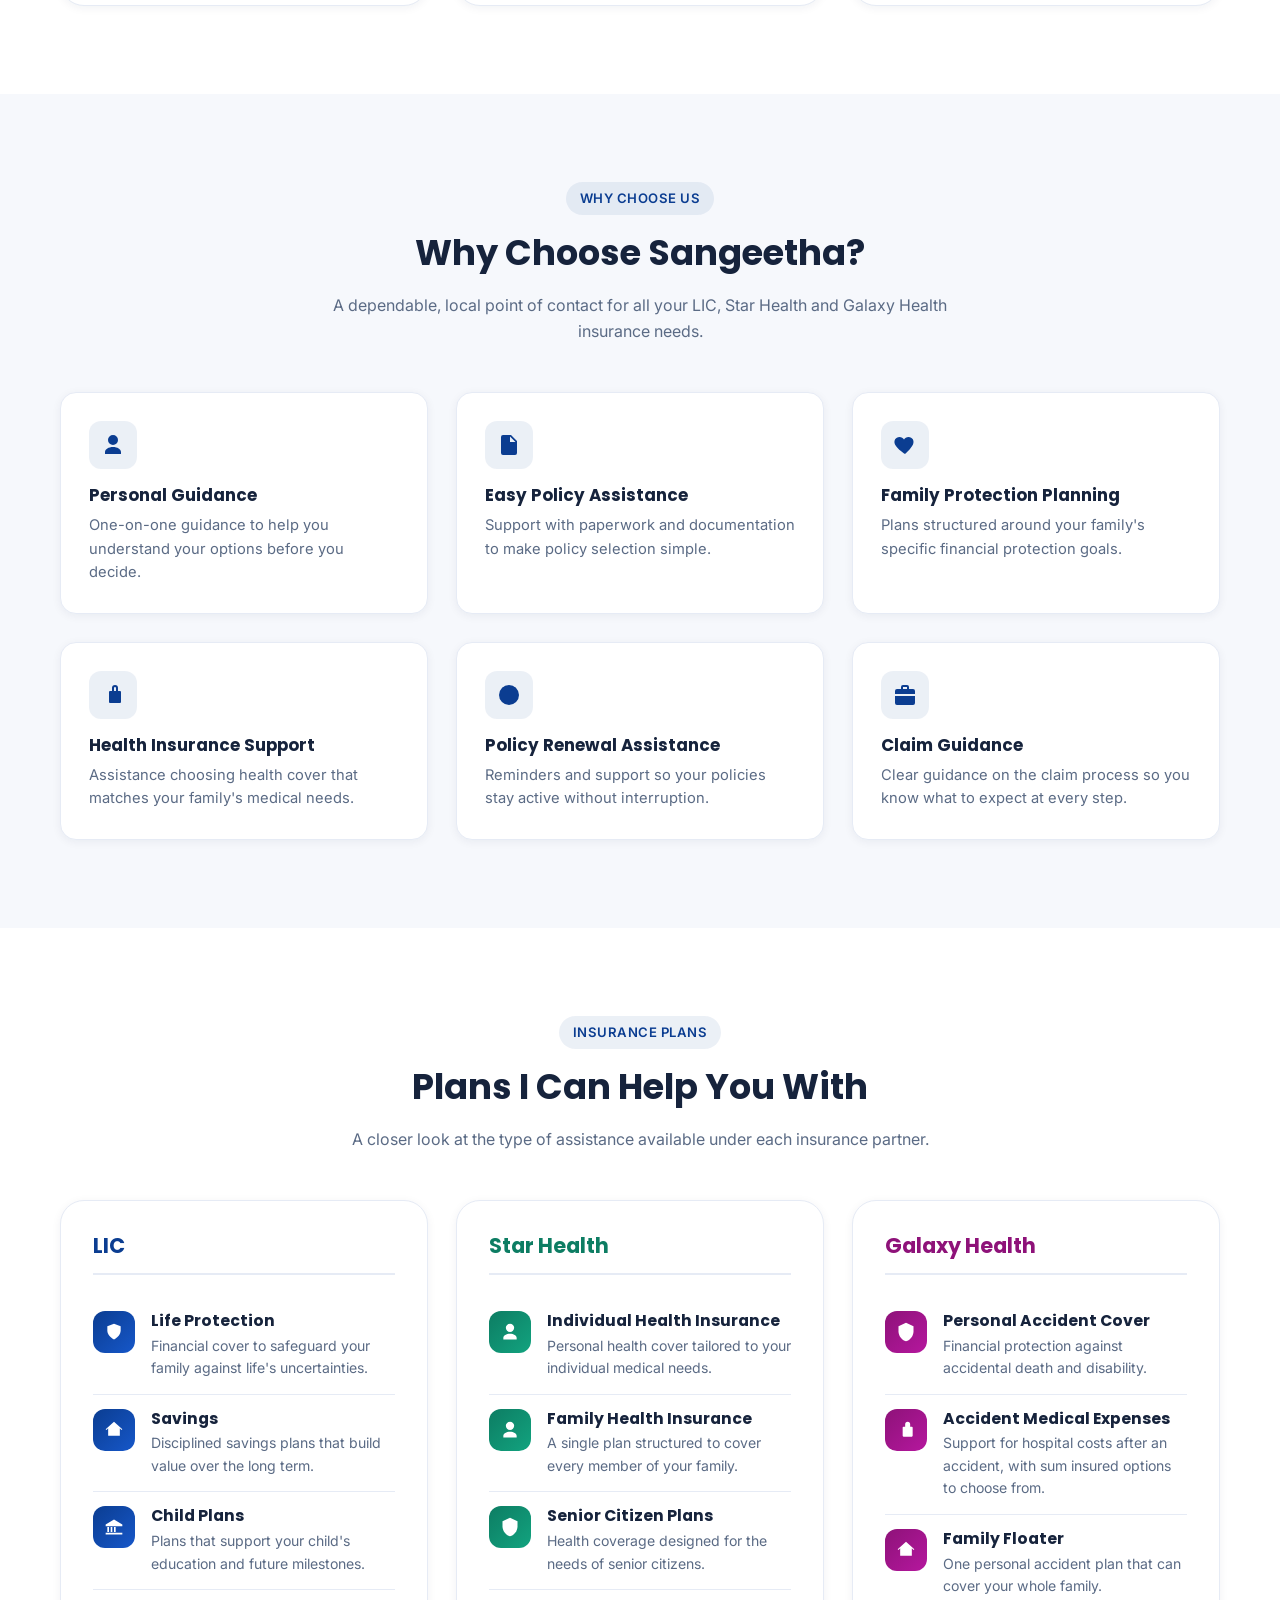
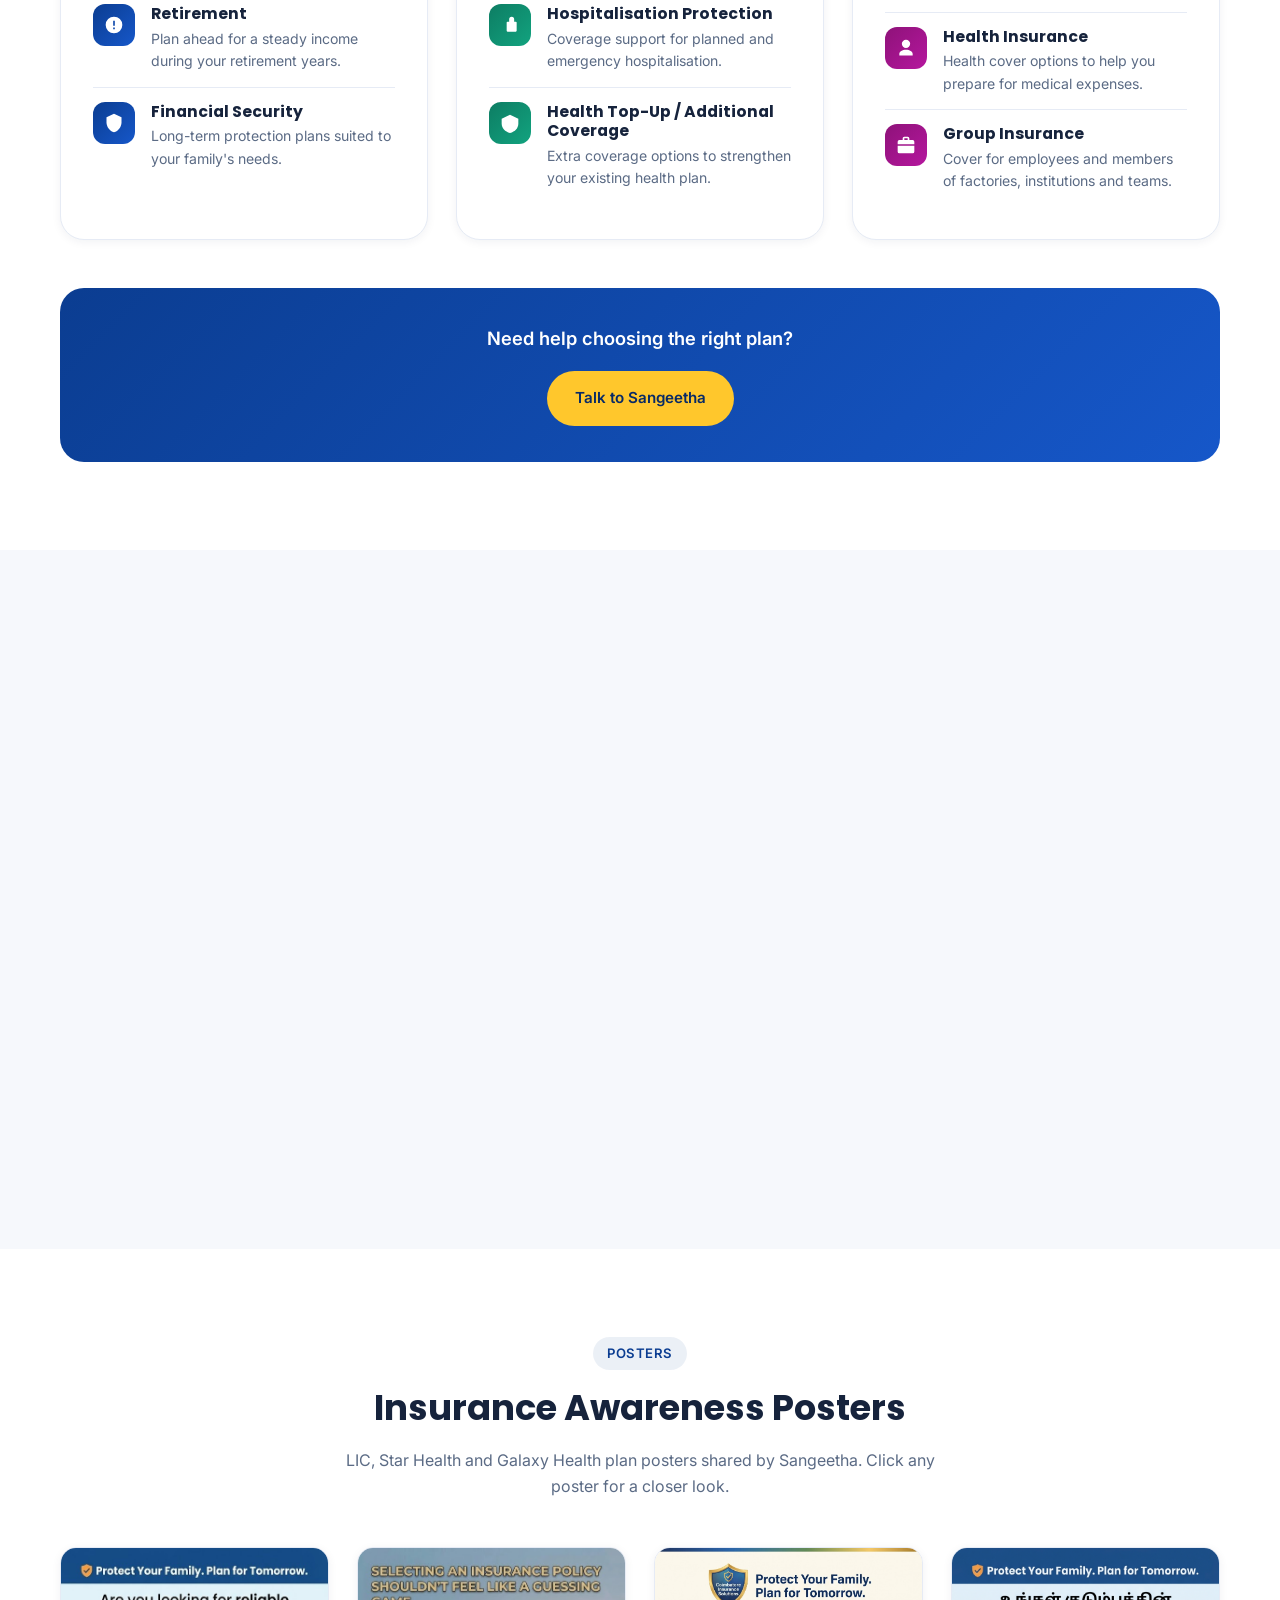
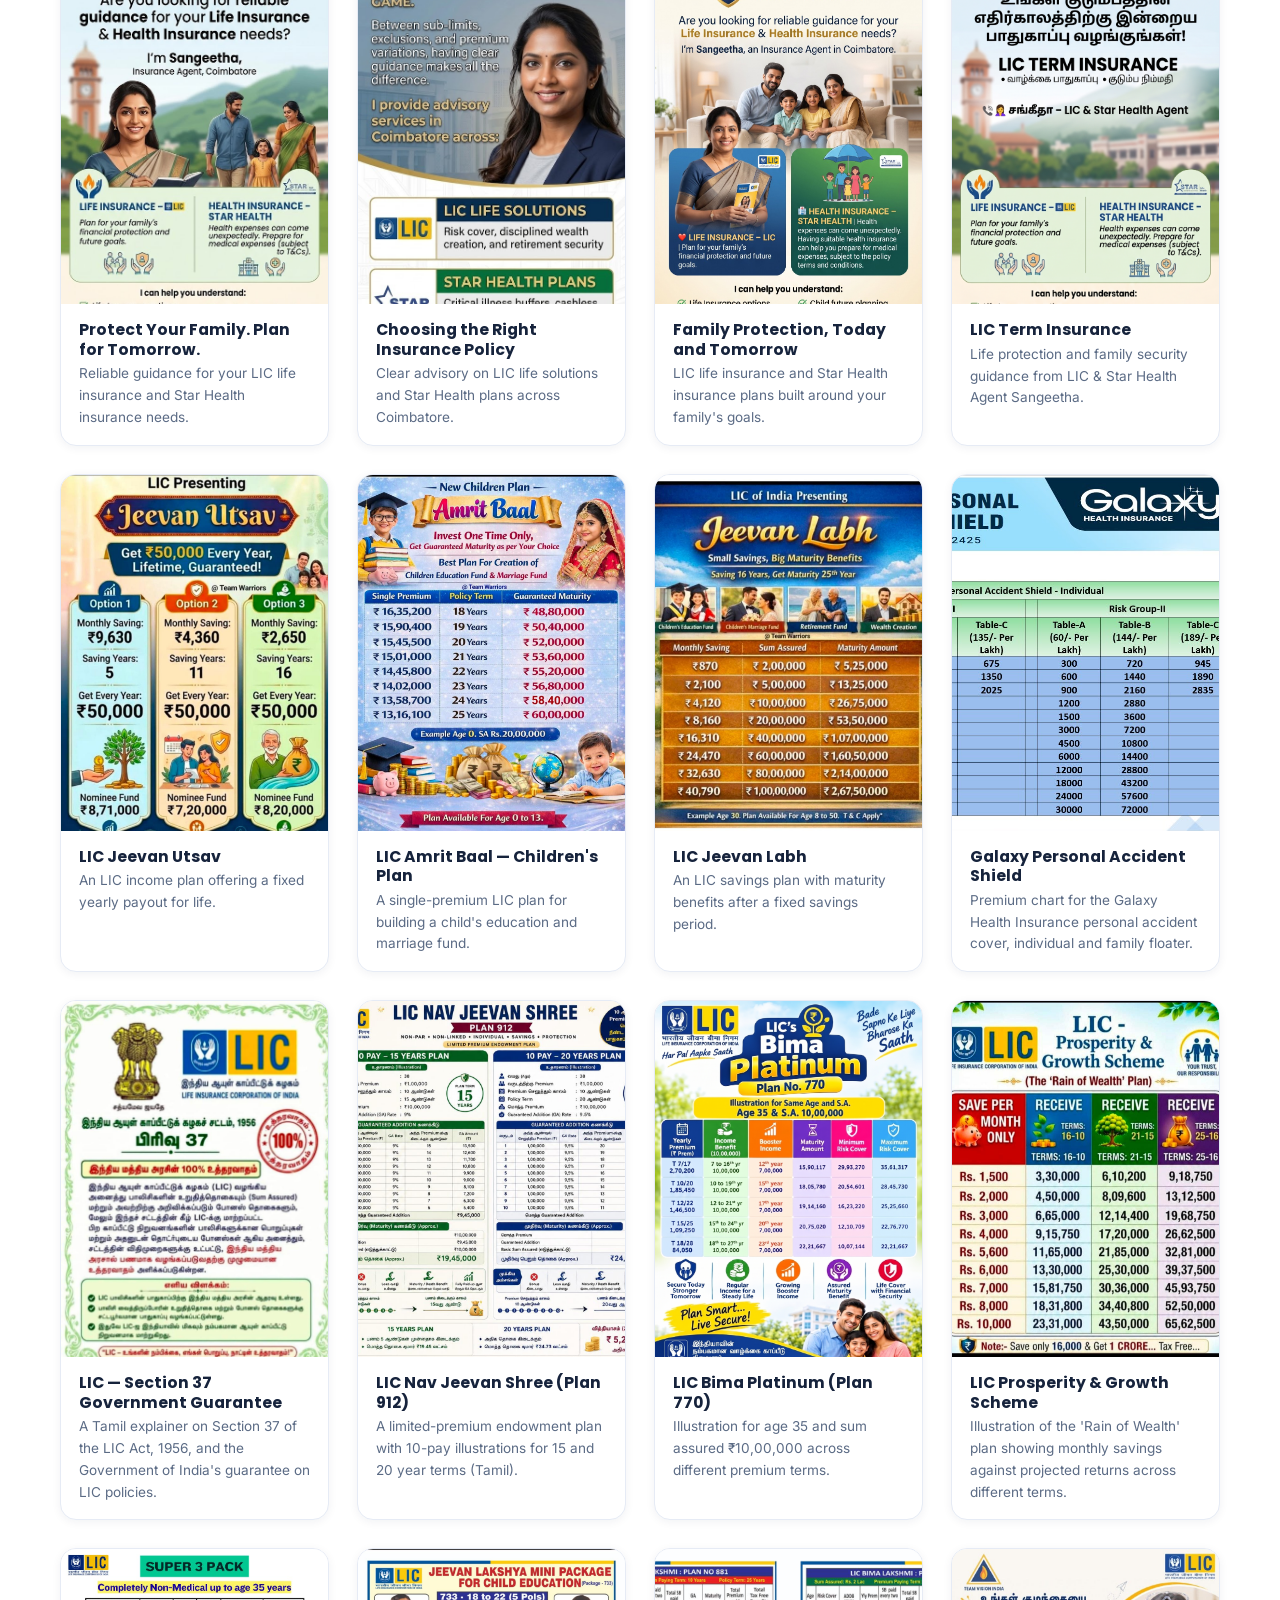
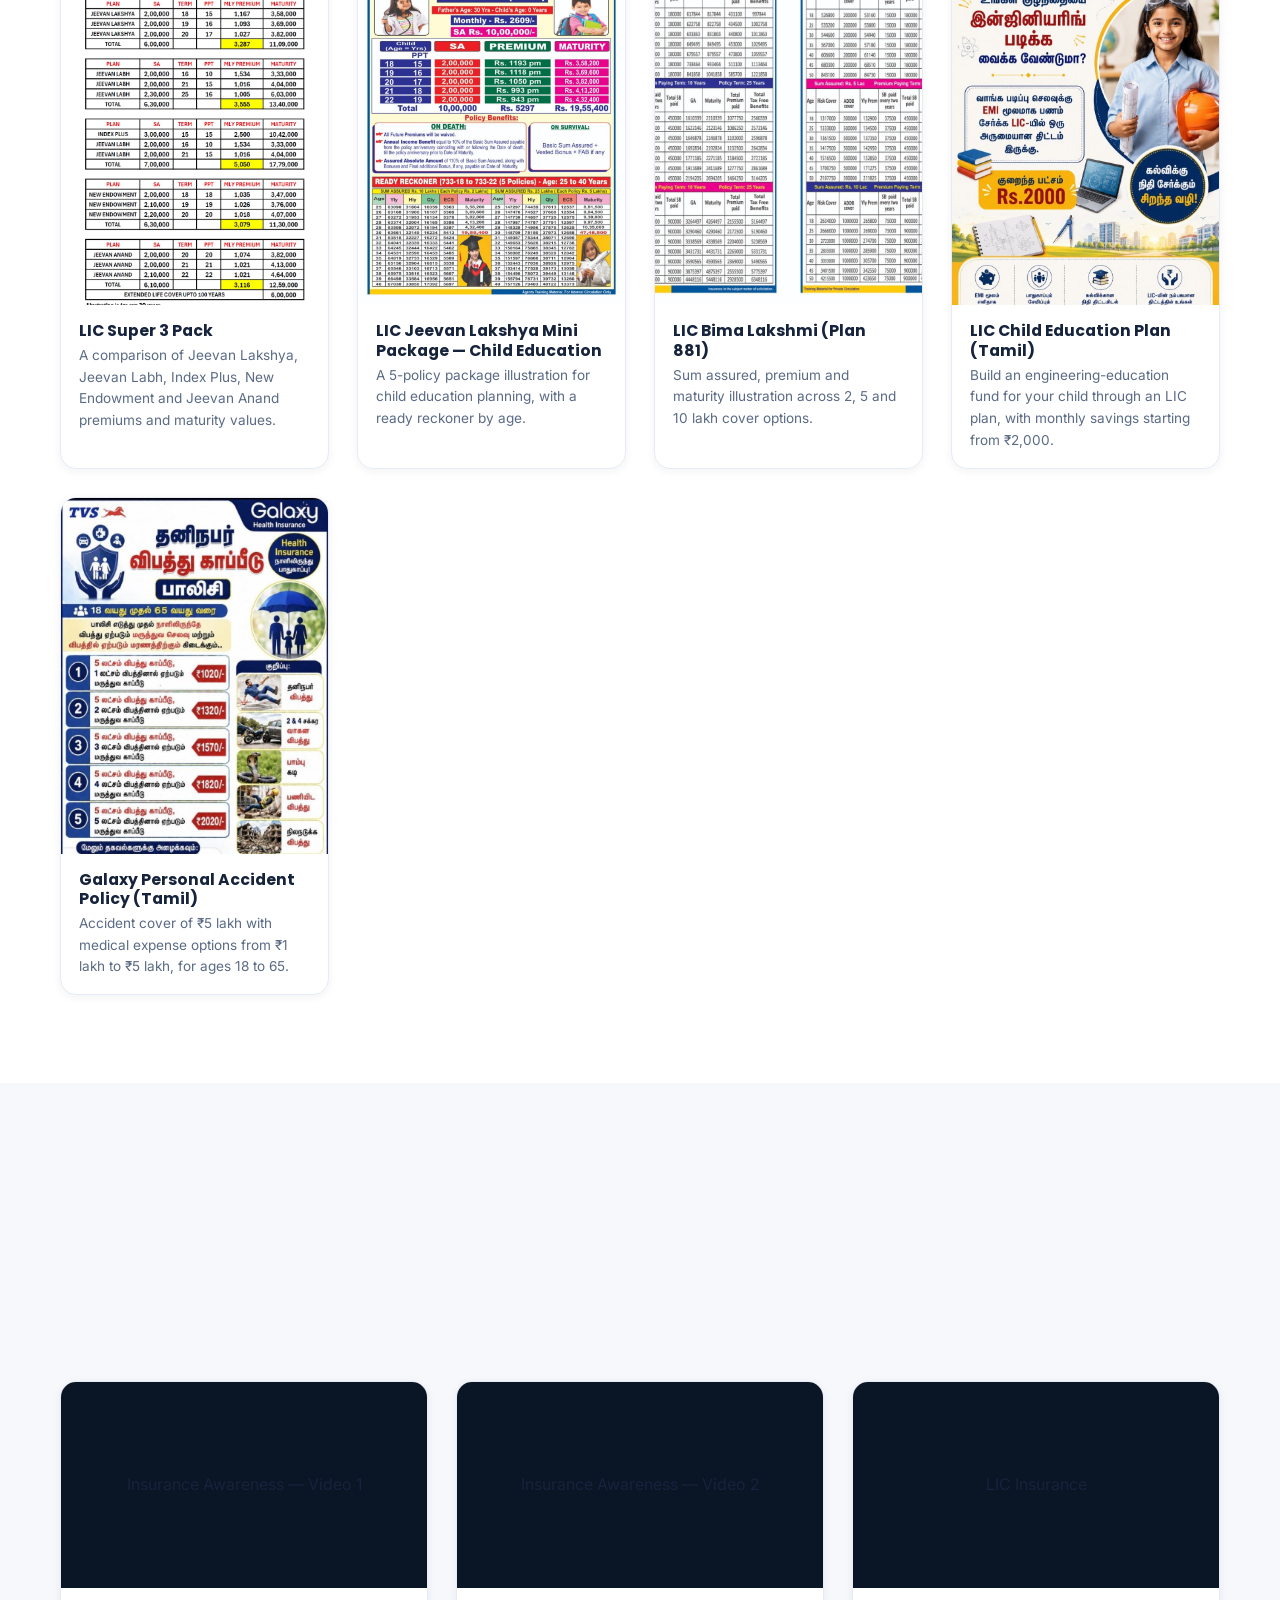
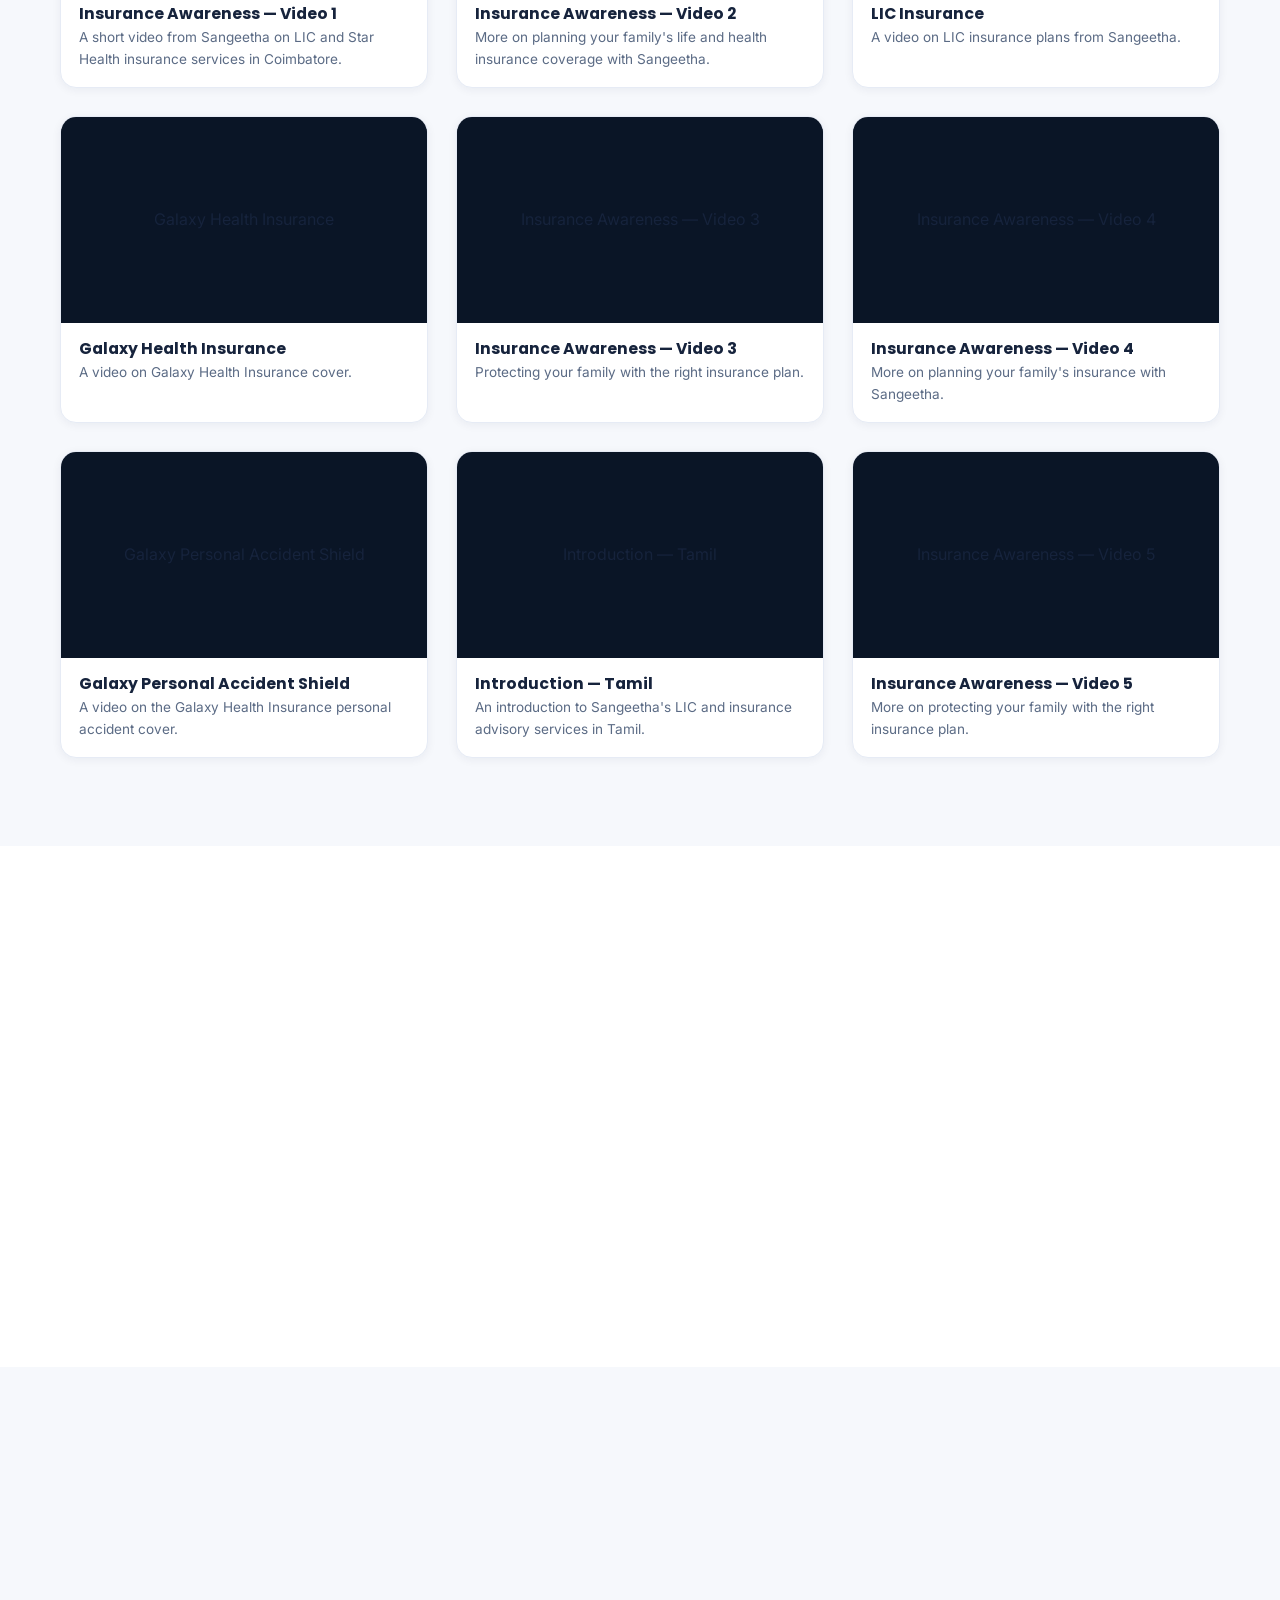
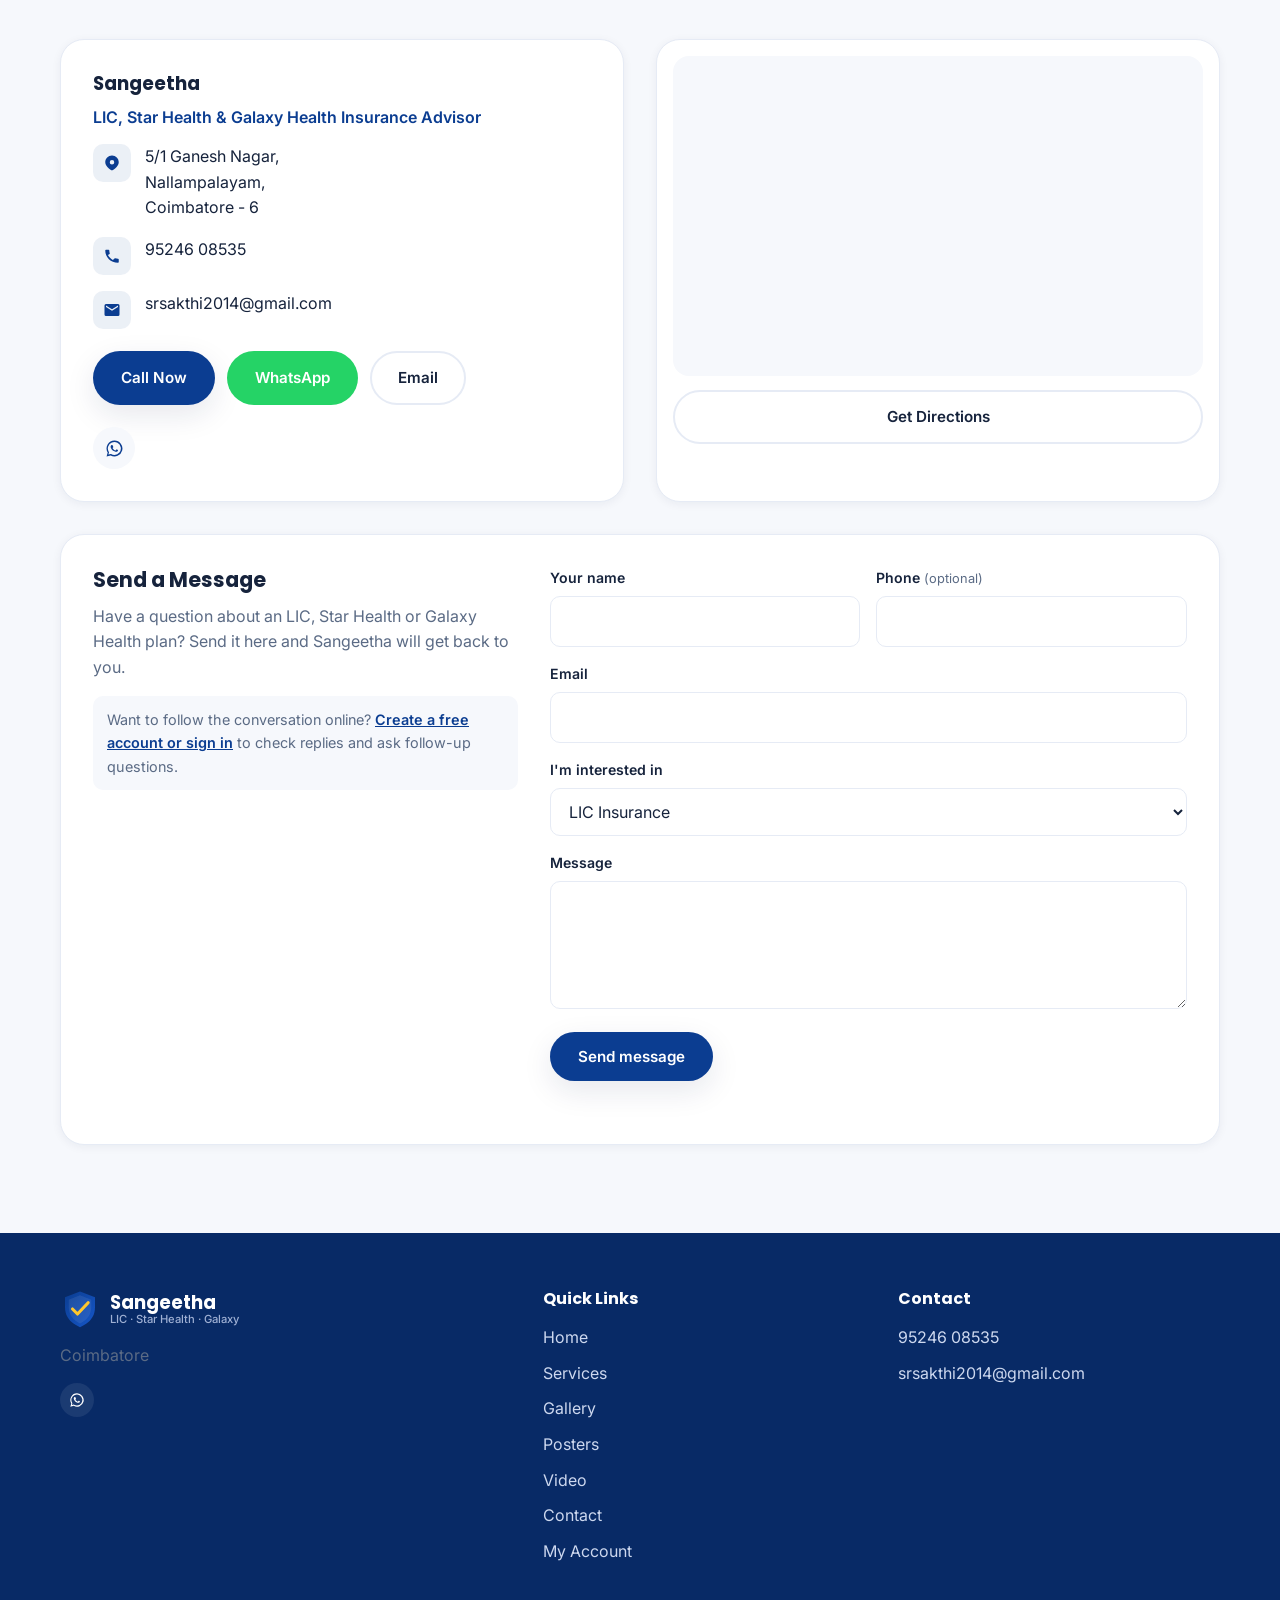
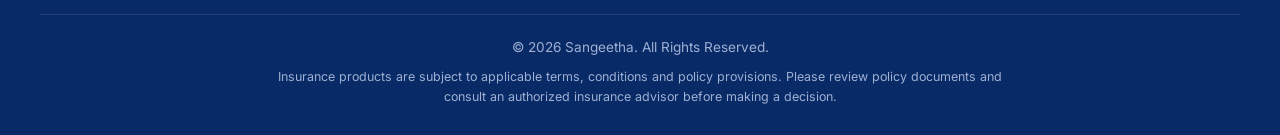
==== commit 4b814400: "Add Galaxy Health Insurance as a third service New service card, plans panel, hero/footer/brand text" ====
--- a/index.html
+++ b/index.html
@@ -3,16 +3,16 @@
 <head>
 <meta charset="UTF-8">
 <meta name="viewport" content="width=device-width, initial-scale=1.0">
-<title>Sangeetha - LIC & Star Health Insurance Advisor in Coimbatore</title>
-<meta name="description" content="Sangeetha is a trusted LIC and Star Health Insurance advisor in Nallampalayam, Coimbatore, helping families with life insurance, health insurance, child education plans and retirement planning.">
-<meta name="keywords" content="LIC insurance Coimbatore, Star Health insurance Coimbatore, insurance advisor Nallampalayam, life insurance agent, health insurance agent">
+<title>Sangeetha - LIC, Star Health & Galaxy Health Insurance Advisor in Coimbatore</title>
+<meta name="description" content="Sangeetha is a trusted LIC, Star Health and Galaxy Health Insurance advisor in Nallampalayam, Coimbatore, helping families with life insurance, health insurance, personal accident cover, child education plans and retirement planning.">
+<meta name="keywords" content="LIC insurance Coimbatore, Star Health insurance Coimbatore, Galaxy Health insurance Coimbatore, personal accident insurance, insurance advisor Nallampalayam, life insurance agent, health insurance agent">
 <meta name="author" content="Sangeetha">
 <link rel="canonical" href="https://example.com/">
 
 <!-- Open Graph -->
 <meta property="og:type" content="website">
-<meta property="og:title" content="Sangeetha - LIC & Star Health Insurance Advisor in Coimbatore">
-<meta property="og:description" content="Trusted LIC & Star Health Insurance services in Coimbatore. Life insurance, health insurance, child education and retirement planning support.">
+<meta property="og:title" content="Sangeetha - LIC, Star Health & Galaxy Health Insurance Advisor in Coimbatore">
+<meta property="og:description" content="Trusted LIC, Star Health & Galaxy Health Insurance services in Coimbatore. Life, health and personal accident insurance, child education and retirement planning support.">
 <meta property="og:image" content="images/hero-illustration.svg">
 <meta property="og:locale" content="en_IN">
 
@@ -34,7 +34,7 @@
 {
   "@context": "https://schema.org",
   "@type": "InsuranceAgency",
-  "name": "Sangeetha - LIC & Star Health Insurance Advisor",
+  "name": "Sangeetha - LIC, Star Health & Galaxy Health Insurance Advisor",
   "image": "images/hero-illustration.svg",
   "telephone": "+91-9524608535",
   "email": "srsakthi2014@gmail.com",
@@ -66,7 +66,7 @@
       <img src="images/logo.svg" alt="Sangeetha Insurance Advisor logo" class="brand-logo" width="44" height="44">
       <span class="brand-text">
         <span class="brand-name">Sangeetha</span>
-        <span class="brand-tag">LIC &amp; Star Health Advisor</span>
+        <span class="brand-tag">LIC · Star Health · Galaxy</span>
       </span>
     </a>
 
@@ -108,10 +108,10 @@
     </div>
     <div class="container hero-inner">
       <div class="hero-content reveal">
-        <p class="eyebrow">Sangeetha · LIC &amp; Star Health Insurance Advisor</p>
+        <p class="eyebrow">Sangeetha · LIC, Star Health &amp; Galaxy Health Insurance Advisor</p>
         <h1>Protect Your Family. <span>Secure Your Future.</span></h1>
-        <p class="hero-sub">Trusted LIC &amp; Star Health Insurance Services in Coimbatore</p>
-        <p class="hero-desc">Personal guidance on life insurance, health insurance, child education plans and retirement planning &mdash; from someone who knows your family's needs.</p>
+        <p class="hero-sub">Trusted LIC, Star Health &amp; Galaxy Health Insurance Services in Coimbatore</p>
+        <p class="hero-desc">Personal guidance on life insurance, health and accident insurance, child education plans and retirement planning &mdash; from someone who knows your family's needs.</p>
         <div class="hero-actions">
           <a href="#contact" class="btn btn-primary">Get Insurance Advice</a>
           <a href="tel:9524608535" class="btn btn-outline">
@@ -126,6 +126,7 @@
         <ul class="hero-services">
           <li><span class="dot dot-lic"></span> LIC Insurance</li>
           <li><span class="dot dot-star"></span> Star Health Insurance</li>
+          <li><span class="dot dot-galaxy"></span> Galaxy Health Insurance</li>
         </ul>
       </div>
       <div class="hero-media reveal">
@@ -140,10 +141,10 @@
       <div class="section-head reveal">
         <p class="eyebrow">What I Offer</p>
         <h2>Insurance Services</h2>
-        <p class="section-desc">Two trusted insurance partners, one dedicated advisor to guide you through every step.</p>
-      </div>
-
-      <div class="grid grid-2 services-grid">
+        <p class="section-desc">Three trusted insurance partners, one dedicated advisor to guide you through every step.</p>
+      </div>
+
+      <div class="grid grid-3 services-grid">
         <article class="card service-card reveal">
           <div class="card-icon icon-lic" aria-hidden="true">
             <svg viewBox="0 0 24 24"><path d="M12 2 3 6v6c0 5 3.8 9.4 9 10 5.2-.6 9-5 9-10V6l-9-4zm0 2.2 7 3.1v4.7c0 4-3.1 7.6-7 8.2-3.9-.6-7-4.2-7-8.2V7.3l7-3.1z"/><path d="M10.6 14.2 8 11.6l-1.4 1.4 4 4 7-7-1.4-1.4z"/></svg>
@@ -177,6 +178,23 @@
           </ul>
           <a href="#contact" class="btn btn-outline btn-sm">Learn More</a>
         </article>
+
+        <article class="card service-card reveal">
+          <div class="card-icon icon-galaxy" aria-hidden="true">
+            <svg viewBox="0 0 24 24"><path d="M12 1 3 5v6c0 5.5 3.8 10.7 9 12 5.2-1.3 9-6.5 9-12V5l-9-4zm4 11h-3v3h-2v-3H8v-2h3V7h2v3h3z"/></svg>
+          </div>
+          <h3>Galaxy Health Insurance</h3>
+          <p class="card-desc">Health and personal accident cover from Galaxy Health Insurance, helping you and your family prepare for unexpected medical and accident-related expenses.</p>
+          <ul class="card-list">
+            <li>Health Insurance</li>
+            <li>Personal Accident Cover</li>
+            <li>Family Floater Plans</li>
+            <li>Accident Medical Expense Cover</li>
+            <li>Accidental Death &amp; Disability Protection</li>
+            <li>Group Cover for Businesses</li>
+          </ul>
+          <a href="#contact" class="btn btn-outline btn-sm">Learn More</a>
+        </article>
       </div>
     </div>
   </section>
@@ -187,7 +205,7 @@
       <div class="section-head reveal">
         <p class="eyebrow">Why Choose Us</p>
         <h2>Why Choose Sangeetha?</h2>
-        <p class="section-desc">A dependable, local point of contact for all your LIC and Star Health insurance needs.</p>
+        <p class="section-desc">A dependable, local point of contact for all your LIC, Star Health and Galaxy Health insurance needs.</p>
       </div>
 
       <div class="grid grid-3 features-grid">
@@ -234,7 +252,7 @@
         <p class="section-desc">A closer look at the type of assistance available under each insurance partner.</p>
       </div>
 
-      <div class="grid grid-2 plans-grid">
+      <div class="grid grid-3 plans-grid">
         <div class="plan-panel reveal">
           <h3 class="plan-title plan-title-lic">LIC</h3>
           <div class="plan-items">
@@ -286,6 +304,32 @@
             </div>
           </div>
         </div>
+
+        <div class="plan-panel reveal">
+          <h3 class="plan-title plan-title-galaxy">Galaxy Health</h3>
+          <div class="plan-items">
+            <div class="plan-item">
+              <div class="plan-item-icon icon-galaxy"><svg viewBox="0 0 24 24"><path d="M12 1 3 5v6c0 5.5 3.8 10.7 9 12 5.2-1.3 9-6.5 9-12V5z"/></svg></div>
+              <div><h4>Personal Accident Cover</h4><p>Financial protection against accidental death and disability.</p></div>
+            </div>
+            <div class="plan-item">
+              <div class="plan-item-icon icon-galaxy"><svg viewBox="0 0 24 24"><path d="M19 8h-2V5a3 3 0 0 0-6 0v3H9a1 1 0 0 0-1 1v10a1 1 0 0 0 1 1h10a1 1 0 0 0 1-1V9a1 1 0 0 0-1-1z"/></svg></div>
+              <div><h4>Accident Medical Expenses</h4><p>Support for hospital costs after an accident, with sum insured options to choose from.</p></div>
+            </div>
+            <div class="plan-item">
+              <div class="plan-item-icon icon-galaxy"><svg viewBox="0 0 24 24"><path d="M3 12l2-2v9h14v-9l2 2 1-1-10-9-10 9z"/></svg></div>
+              <div><h4>Family Floater</h4><p>One personal accident plan that can cover your whole family.</p></div>
+            </div>
+            <div class="plan-item">
+              <div class="plan-item-icon icon-galaxy"><svg viewBox="0 0 24 24"><path d="M12 12a5 5 0 1 0 0-10 5 5 0 0 0 0 10zm0 2c-4.4 0-8 2.2-8 5v2h16v-2c0-2.8-3.6-5-8-5z"/></svg></div>
+              <div><h4>Health Insurance</h4><p>Health cover options to help you prepare for medical expenses.</p></div>
+            </div>
+            <div class="plan-item">
+              <div class="plan-item-icon icon-galaxy"><svg viewBox="0 0 24 24"><path d="M20 6h-4V4a2 2 0 0 0-2-2h-4a2 2 0 0 0-2 2v2H4a2 2 0 0 0-2 2v3h20V8a2 2 0 0 0-2-2zM10 4h4v2h-4zM2 13v7a2 2 0 0 0 2 2h16a2 2 0 0 0 2-2v-7z"/></svg></div>
+              <div><h4>Group Insurance</h4><p>Cover for employees and members of factories, institutions and teams.</p></div>
+            </div>
+          </div>
+        </div>
       </div>
 
       <div class="plans-cta reveal">
@@ -301,7 +345,7 @@
       <div class="section-head reveal">
         <p class="eyebrow">Gallery</p>
         <h2>Insurance Awareness Gallery</h2>
-        <p class="section-desc">A look at the protection plans and coverage areas available through LIC and Star Health.</p>
+        <p class="section-desc">A look at the protection plans and coverage areas available through LIC, Star Health and Galaxy Health.</p>
       </div>
     </div>
 
@@ -335,7 +379,7 @@
       <div class="section-head reveal">
         <p class="eyebrow">Posters</p>
         <h2>Insurance Awareness Posters</h2>
-        <p class="section-desc">LIC and Star Health plan posters shared by Sangeetha. Click any poster for a closer look.</p>
+        <p class="section-desc">LIC, Star Health and Galaxy Health plan posters shared by Sangeetha. Click any poster for a closer look.</p>
       </div>
 
       <div class="grid poster-grid" id="poster-grid">
@@ -350,7 +394,7 @@
       <div class="section-head reveal">
         <p class="eyebrow">Video</p>
         <h2>Watch &amp; Learn</h2>
-        <p class="section-desc">Short videos from Sangeetha on LIC and Star Health insurance planning.</p>
+        <p class="section-desc">Short videos from Sangeetha on LIC, Star Health and Galaxy Health insurance planning.</p>
       </div>
 
       <div class="grid video-grid" id="video-grid">
@@ -368,8 +412,8 @@
       <div class="about-content reveal">
         <p class="eyebrow">About</p>
         <h2>Sangeetha</h2>
-        <p class="about-role">LIC &amp; Star Health Insurance Advisor</p>
-        <p>Based in Nallampalayam, Coimbatore, Sangeetha helps individuals and families navigate LIC life insurance and Star Health insurance plans &mdash; from choosing the right cover to assisting with renewals and claims guidance.</p>
+        <p class="about-role">LIC, Star Health &amp; Galaxy Health Insurance Advisor</p>
+        <p>Based in Nallampalayam, Coimbatore, Sangeetha helps individuals and families navigate LIC life insurance, Star Health insurance and Galaxy Health insurance plans &mdash; from choosing the right cover to assisting with renewals and claims guidance.</p>
         <p>Every family's needs are different. Reach out for a personal conversation about protecting what matters most to you.</p>
         <a href="#contact" class="btn btn-primary">Get in Touch</a>
       </div>
@@ -382,13 +426,13 @@
       <div class="section-head reveal">
         <p class="eyebrow">Contact</p>
         <h2>Get In Touch</h2>
-        <p class="section-desc">Reach out for guidance on LIC or Star Health insurance plans.</p>
+        <p class="section-desc">Reach out for guidance on LIC, Star Health or Galaxy Health insurance plans.</p>
       </div>
 
       <div class="contact-grid reveal">
         <div class="contact-card">
           <h3>Sangeetha</h3>
-          <p class="about-role">LIC &amp; Star Health Insurance Advisor</p>
+          <p class="about-role">LIC, Star Health &amp; Galaxy Health Insurance Advisor</p>
 
           <div class="contact-row">
             <div class="contact-icon"><svg viewBox="0 0 24 24"><path d="M12 2C7 2 3 6 3 11c0 6.5 9 11 9 11s9-4.5 9-11c0-5-4-9-9-9zm0 12a3 3 0 1 1 0-6 3 3 0 0 1 0 6z"/></svg></div>
@@ -423,7 +467,7 @@
       <div class="message-card reveal" id="message">
         <div class="message-intro">
           <h3>Send a Message</h3>
-          <p>Have a question about an LIC or Star Health plan? Send it here and Sangeetha will get back to you.</p>
+          <p>Have a question about an LIC, Star Health or Galaxy Health plan? Send it here and Sangeetha will get back to you.</p>
           <p class="message-note" id="msg-note">Want to follow the conversation online? <a href="account.html">Create a free account or sign in</a> to check replies and ask follow-up questions.</p>
         </div>
         <form id="contact-form" novalidate>
@@ -446,6 +490,7 @@
             <select class="form-control" id="cf-topic">
               <option>LIC Insurance</option>
               <option>Star Health Insurance</option>
+              <option>Galaxy Health Insurance</option>
               <option>Policy renewal or claim help</option>
               <option>Something else</option>
             </select>
@@ -472,7 +517,7 @@
         <img src="images/logo.svg" alt="Sangeetha Insurance Advisor logo" width="40" height="40" loading="lazy">
         <span class="brand-text">
           <span class="brand-name">Sangeetha</span>
-          <span class="brand-tag">LIC &amp; Star Health Advisor</span>
+          <span class="brand-tag">LIC · Star Health · Galaxy</span>
         </span>
       </div>
       <p>Coimbatore</p>
--- a/css/style.css
+++ b/css/style.css
@@ -1,5 +1,5 @@
 /* =========================================================
-   Sangeetha - LIC & Star Health Insurance Advisor
+   Sangeetha - LIC, Star Health & Galaxy Health Insurance Advisor
    Stylesheet
    ========================================================= */
 
@@ -11,6 +11,8 @@
   --lic-yellow: #ffc72c;
   --star-green: #12a37f;
   --star-green-dark: #0d7d63;
+  --galaxy: #b5179e;
+  --galaxy-dark: #8e1279;
 
   --ink: #16233c;
   --muted: #5b6b85;
@@ -264,6 +266,7 @@
 .dot { width: 10px; height: 10px; border-radius: 50%; display: inline-block; }
 .dot-lic { background: var(--lic-blue); }
 .dot-star { background: var(--star-green); }
+.dot-galaxy { background: var(--galaxy); }
 
 .hero-media { display: flex; justify-content: center; }
 .hero-media img { width: 100%; max-width: 480px; }
@@ -299,6 +302,7 @@
 .card-icon svg { width: 28px; height: 28px; fill: #fff; }
 .icon-lic { background: linear-gradient(135deg, var(--lic-blue), var(--lic-blue-light)); }
 .icon-star { background: linear-gradient(135deg, var(--star-green-dark), var(--star-green)); }
+.icon-galaxy { background: linear-gradient(135deg, var(--galaxy-dark), var(--galaxy)); }
 
 .card-desc { margin-bottom: 18px; }
 .card-list { margin-bottom: 24px; }
@@ -318,6 +322,7 @@
   background: var(--lic-yellow);
 }
 .service-card:nth-child(2) .card-list li::before { background: var(--star-green); }
+.service-card:nth-child(3) .card-list li::before { background: var(--galaxy); }
 
 /* ---------- Features (Why choose us) ---------- */
 .feature-card {
@@ -351,6 +356,7 @@
 .plan-title { font-size: 1.3rem; margin-bottom: 22px; padding-bottom: 14px; border-bottom: 2px solid var(--border); }
 .plan-title-lic { color: var(--lic-blue); }
 .plan-title-star { color: var(--star-green-dark); }
+.plan-title-galaxy { color: var(--galaxy-dark); }
 .plan-item { display: flex; gap: 16px; padding: 14px 0; border-bottom: 1px solid var(--border); }
 .plan-item:last-child { border-bottom: none; }
 .plan-item-icon {
@@ -773,6 +779,7 @@
    ========================================================= */
 @media (max-width: 1024px) {
   .grid-3 { grid-template-columns: repeat(2, 1fr); }
+  .services-grid > :last-child:nth-child(odd), .plans-grid > :last-child:nth-child(odd) { grid-column: 1 / -1; }
   .contact-grid { grid-template-columns: 1fr; }
 }
 
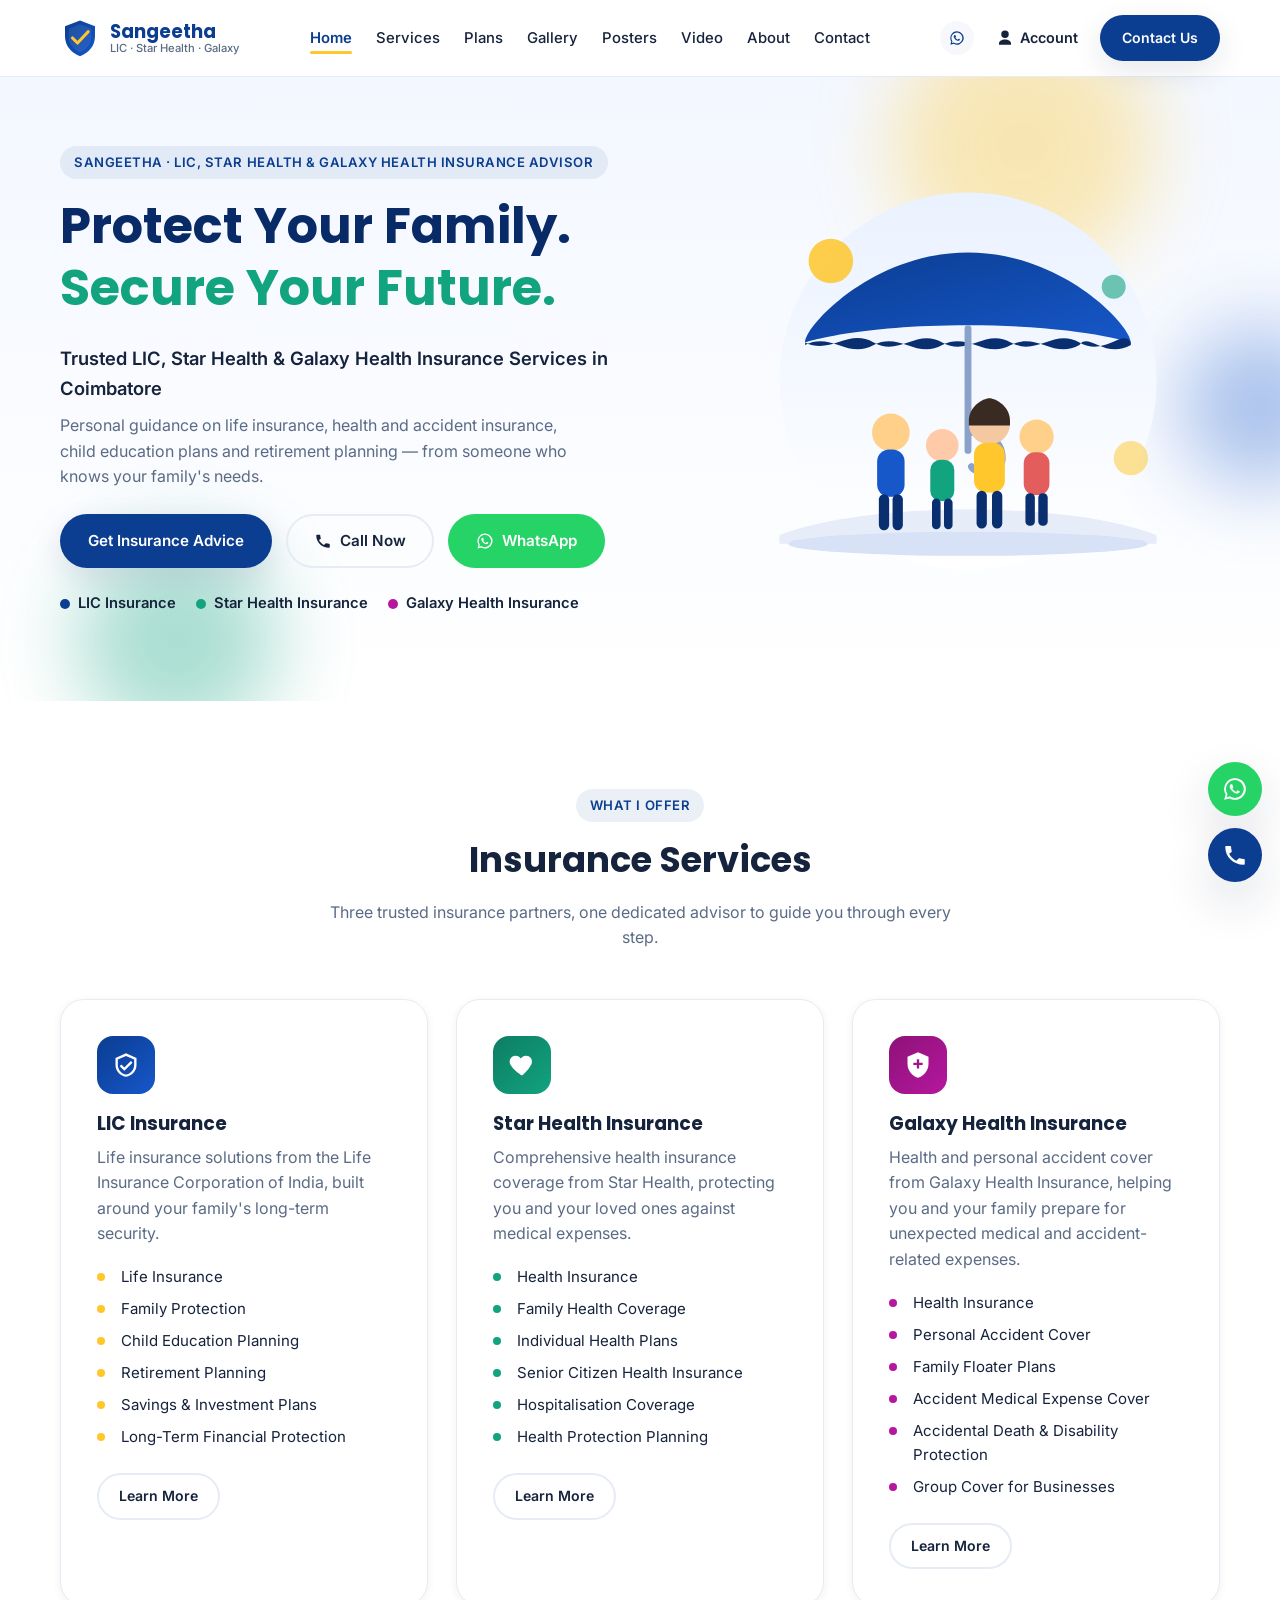
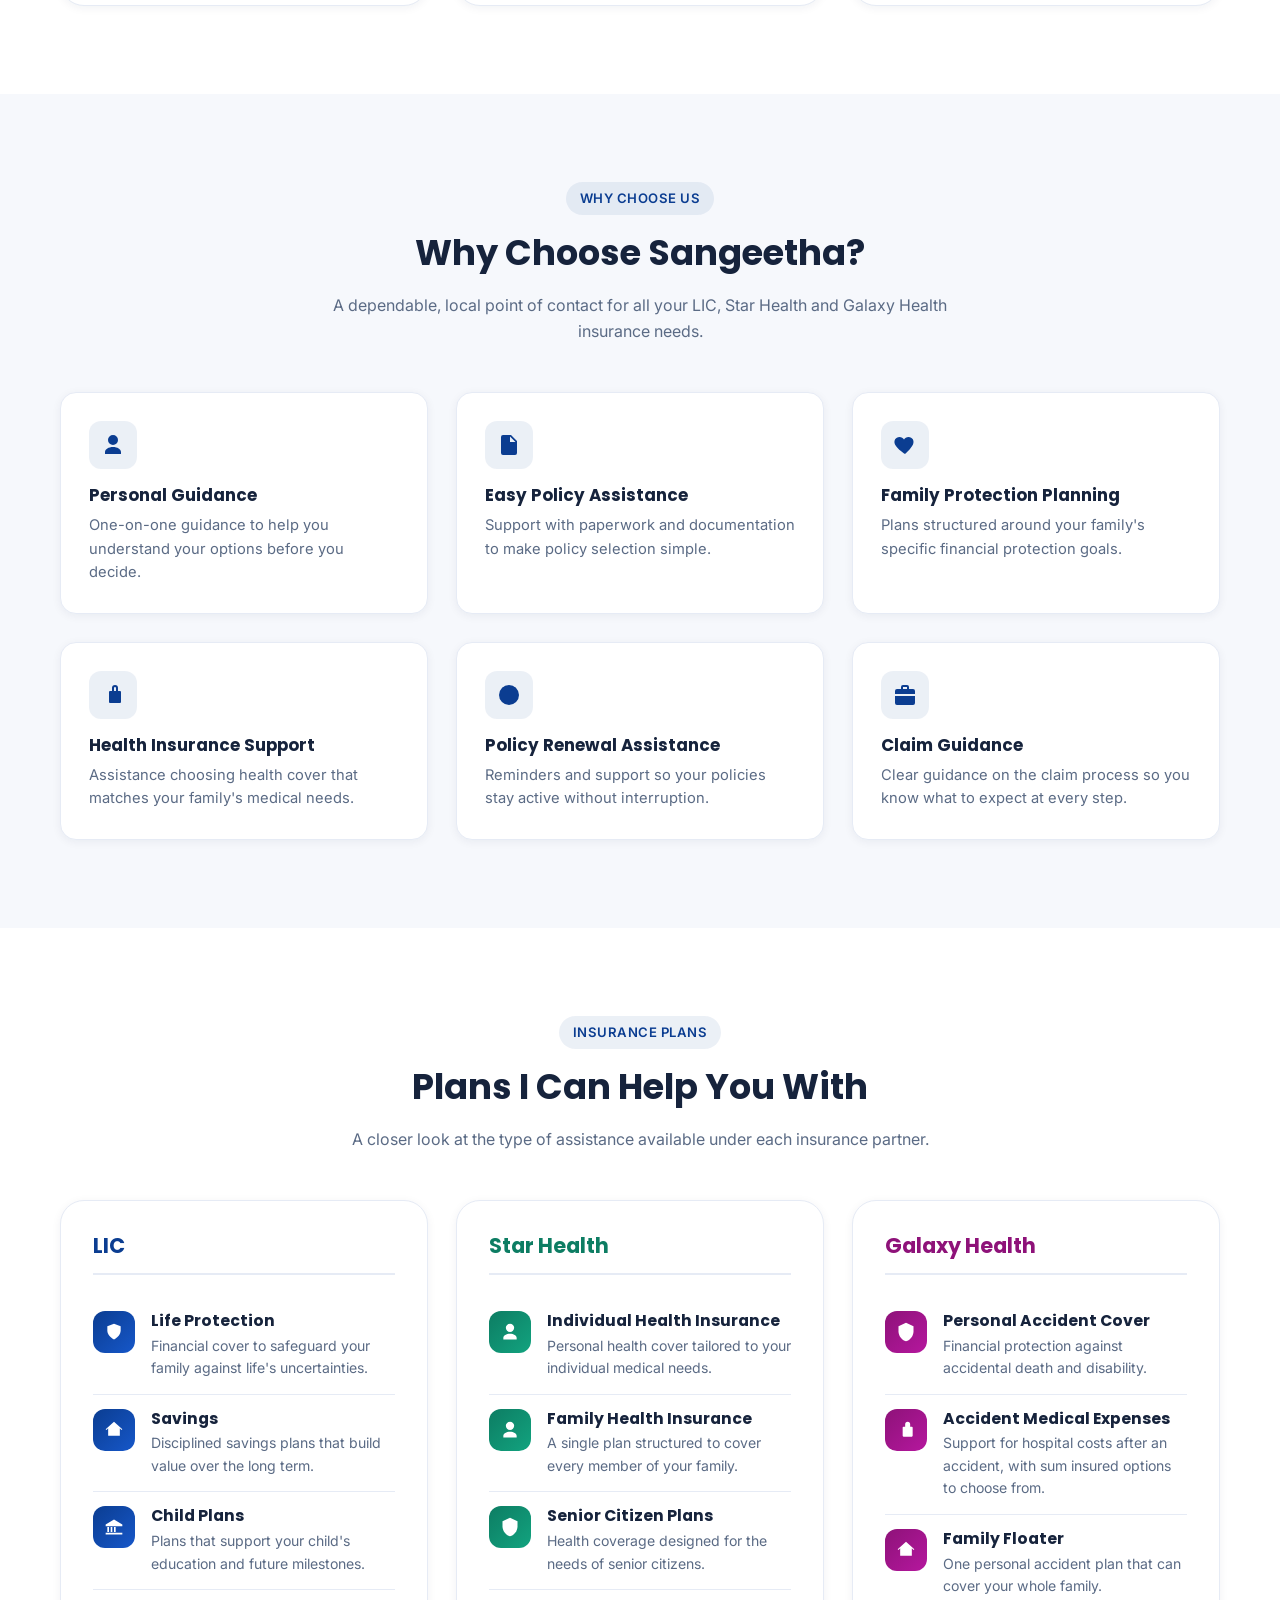
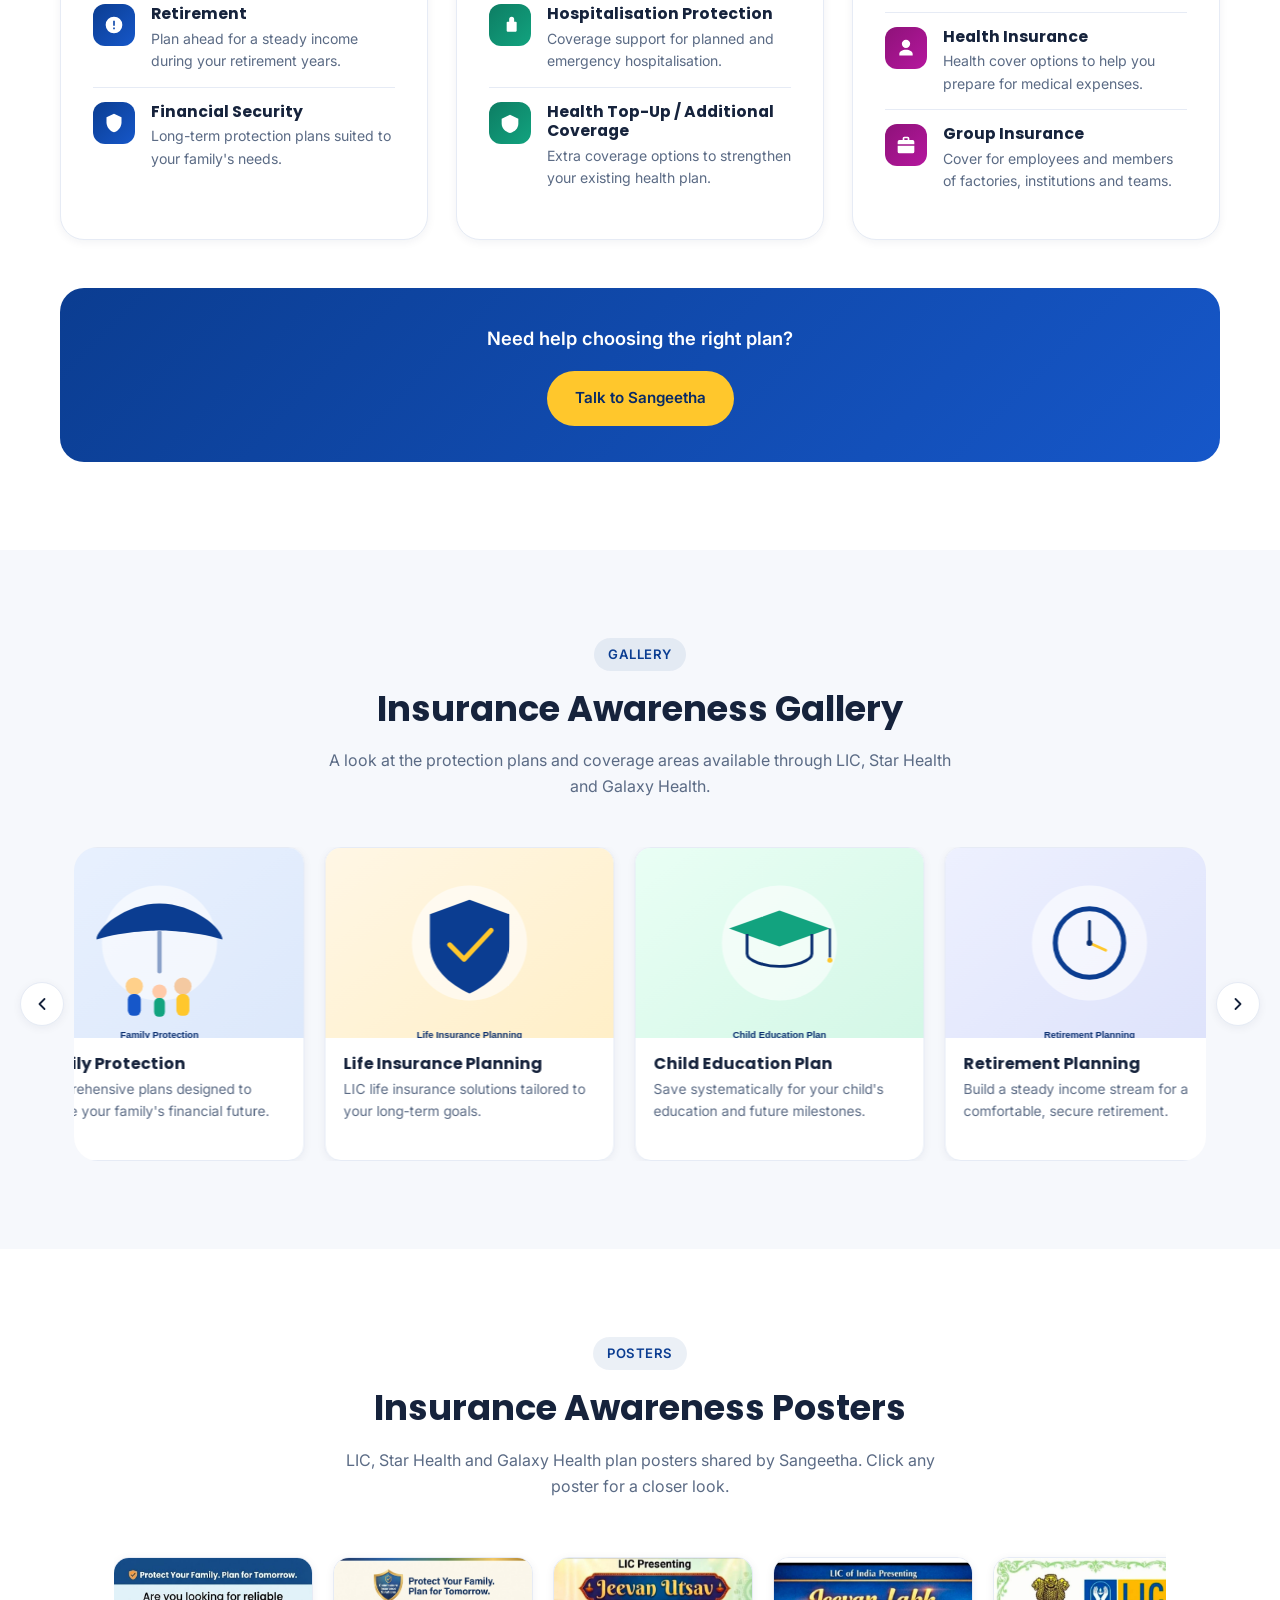
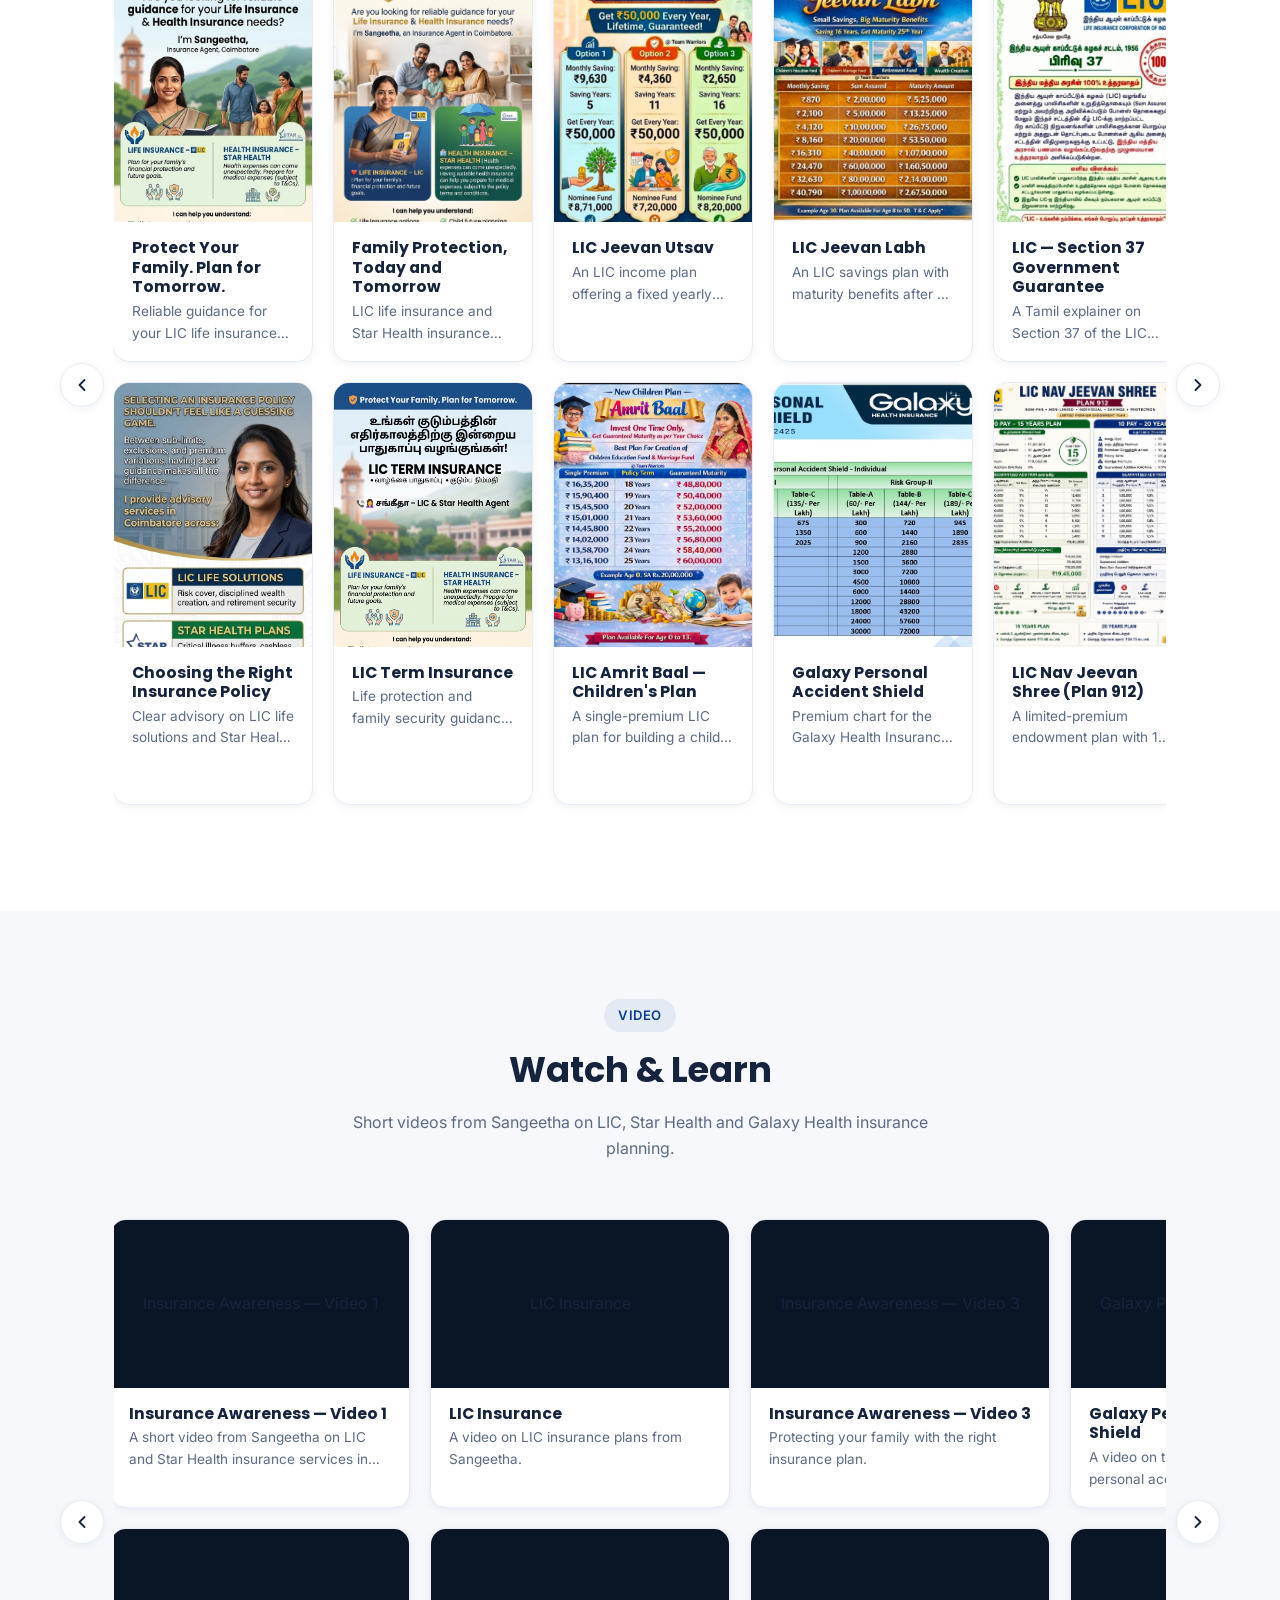
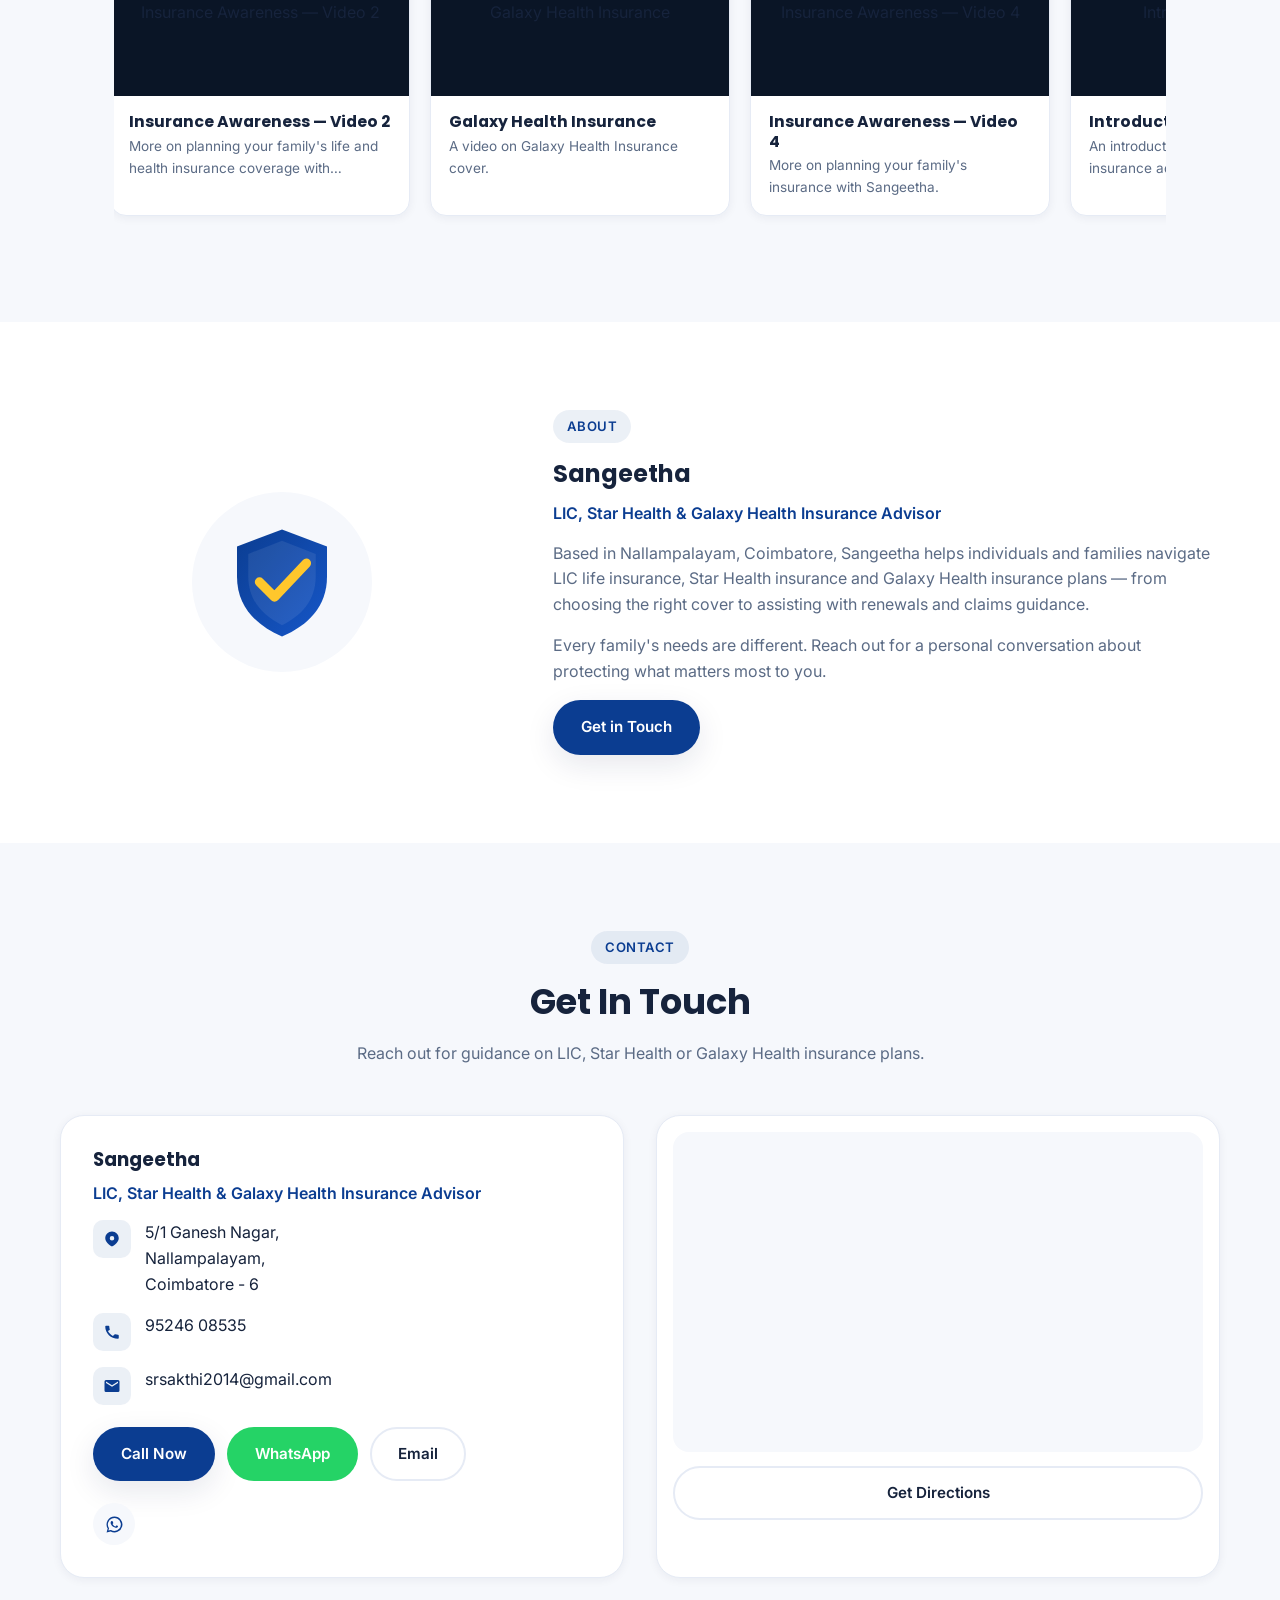
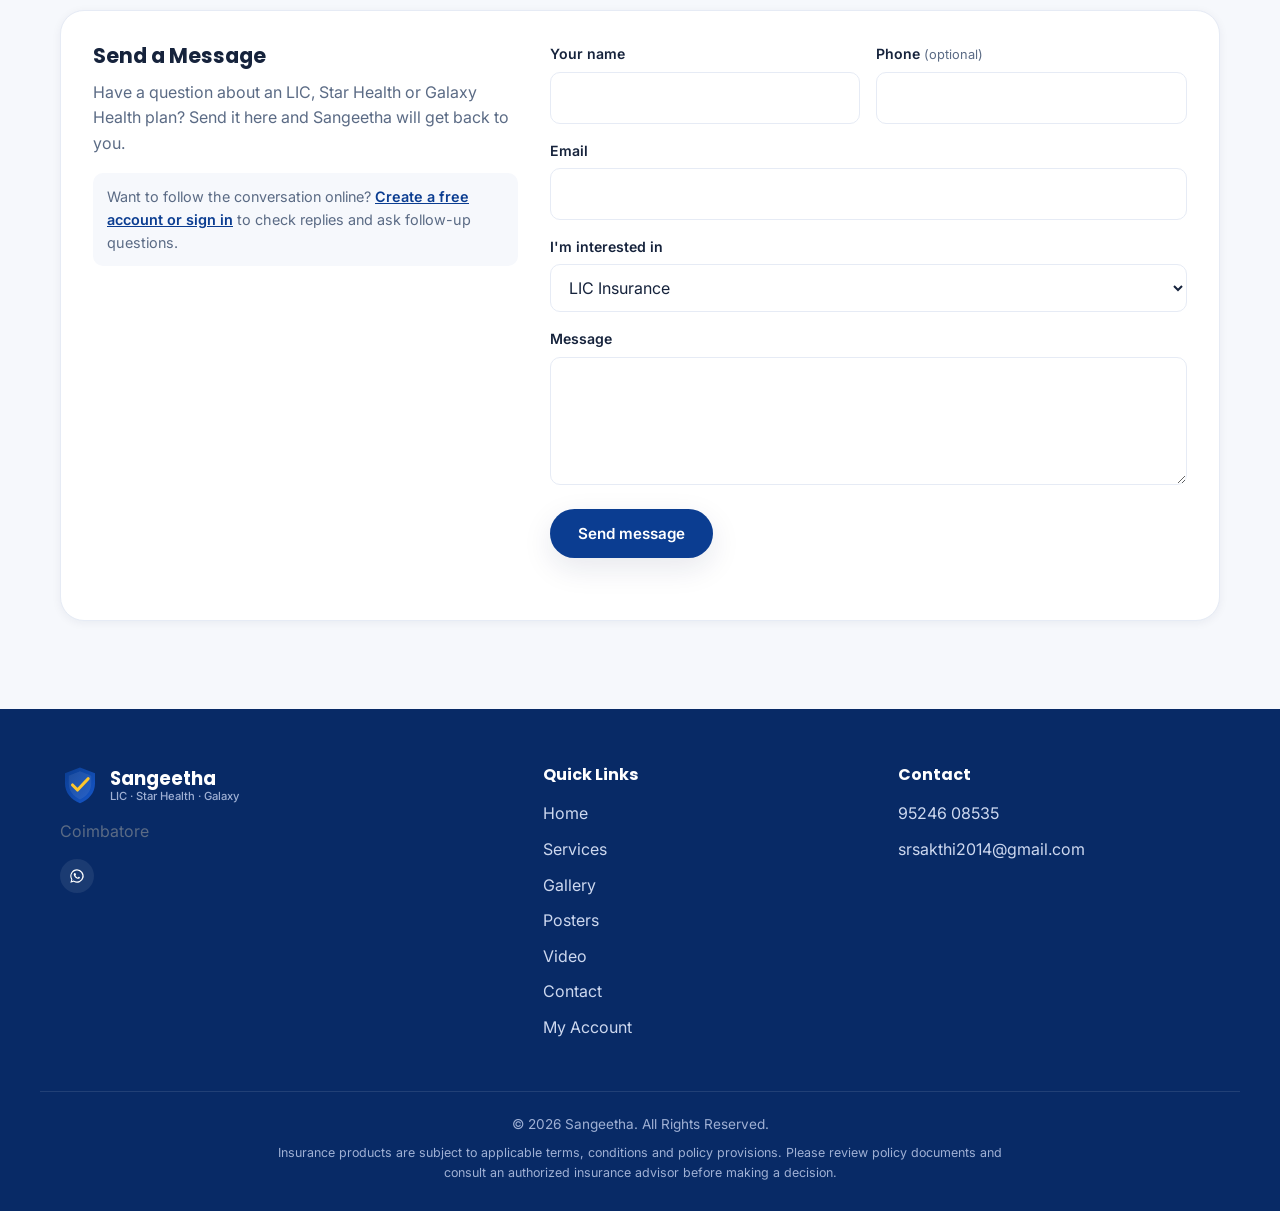
==== commit 00669b86: "Show posters and videos in 2 auto-scrolling rows Both sections now use a fixed-row rail that scrolls" ====
--- a/index.html
+++ b/index.html
@@ -382,8 +382,18 @@
         <p class="section-desc">LIC, Star Health and Galaxy Health plan posters shared by Sangeetha. Click any poster for a closer look.</p>
       </div>
 
-      <div class="grid poster-grid" id="poster-grid">
-        <p class="gallery-loading">Loading posters&hellip;</p>
+      <div class="carousel reveal">
+        <button type="button" class="gallery-nav" id="poster-prev" aria-label="Previous posters">
+          <svg viewBox="0 0 24 24"><path d="M15 18l-6-6 6-6"/></svg>
+        </button>
+        <div class="carousel-viewport" id="poster-viewport" role="region" aria-label="Posters" tabindex="0">
+          <div class="rail poster-grid" id="poster-grid" style="--rows:2">
+            <p class="gallery-loading">Loading posters&hellip;</p>
+          </div>
+        </div>
+        <button type="button" class="gallery-nav" id="poster-next" aria-label="Next posters">
+          <svg viewBox="0 0 24 24"><path d="M9 18l6-6-6-6"/></svg>
+        </button>
       </div>
     </div>
   </section>
@@ -397,8 +407,18 @@
         <p class="section-desc">Short videos from Sangeetha on LIC, Star Health and Galaxy Health insurance planning.</p>
       </div>
 
-      <div class="grid video-grid" id="video-grid">
-        <p class="gallery-loading">Loading videos&hellip;</p>
+      <div class="carousel reveal">
+        <button type="button" class="gallery-nav" id="video-prev" aria-label="Previous videos">
+          <svg viewBox="0 0 24 24"><path d="M15 18l-6-6 6-6"/></svg>
+        </button>
+        <div class="carousel-viewport" id="video-viewport" role="region" aria-label="Videos" tabindex="0">
+          <div class="rail video-grid" id="video-grid" style="--rows:2">
+            <p class="gallery-loading">Loading videos&hellip;</p>
+          </div>
+        </div>
+        <button type="button" class="gallery-nav" id="video-next" aria-label="Next videos">
+          <svg viewBox="0 0 24 24"><path d="M9 18l6-6-6-6"/></svg>
+        </button>
       </div>
     </div>
   </section>
--- a/css/style.css
+++ b/css/style.css
@@ -469,10 +469,36 @@
 }
 .lightbox-close:hover { background: rgba(255,255,255,0.25); }
 
+/* ---------- Auto-scrolling rows (posters + video) ---------- */
+.carousel { display: flex; align-items: center; gap: 10px; }
+.carousel-viewport {
+  flex: 1;
+  min-width: 0;
+  overflow-x: auto;
+  overflow-y: hidden;
+  padding: 10px 4px 18px;
+  scrollbar-width: thin;
+  scrollbar-color: var(--border) transparent;
+  -webkit-overflow-scrolling: touch;
+}
+.carousel-viewport:focus-visible { outline: 2px solid var(--lic-blue-light); outline-offset: 2px; border-radius: var(--radius-md); }
+.rail {
+  display: grid;
+  grid-auto-flow: column;
+  grid-template-rows: repeat(var(--rows, 2), auto);
+  gap: 20px;
+  width: max-content;
+}
+.poster-grid { grid-auto-columns: 200px; }
+.video-grid { grid-auto-columns: 300px; }
+.poster-card-body p, .video-card-body p {
+  display: -webkit-box;
+  -webkit-line-clamp: 2;
+  -webkit-box-orient: vertical;
+  overflow: hidden;
+}
+
 /* ---------- Posters ---------- */
-.poster-grid {
-  grid-template-columns: repeat(auto-fill, minmax(230px, 1fr));
-}
 .poster-card {
   background: var(--white);
   border: 1px solid var(--border);
@@ -498,9 +524,6 @@
 .poster-card-body p { font-size: 0.85rem; margin-bottom: 0; }
 
 /* ---------- Video ---------- */
-.video-grid {
-  grid-template-columns: repeat(auto-fill, minmax(300px, 1fr));
-}
 .video-card {
   background: var(--white);
   border: 1px solid var(--border);
@@ -824,6 +847,10 @@
 }
 
 @media (max-width: 560px) {
+  .poster-grid { grid-auto-columns: 160px; }
+  .video-grid { grid-auto-columns: 250px; }
+  .rail { gap: 14px; }
+  .carousel { gap: 4px; }
   .account-link span { display: none; }
   .header-actions { gap: 6px; }
   .section { padding: 64px 0; }
